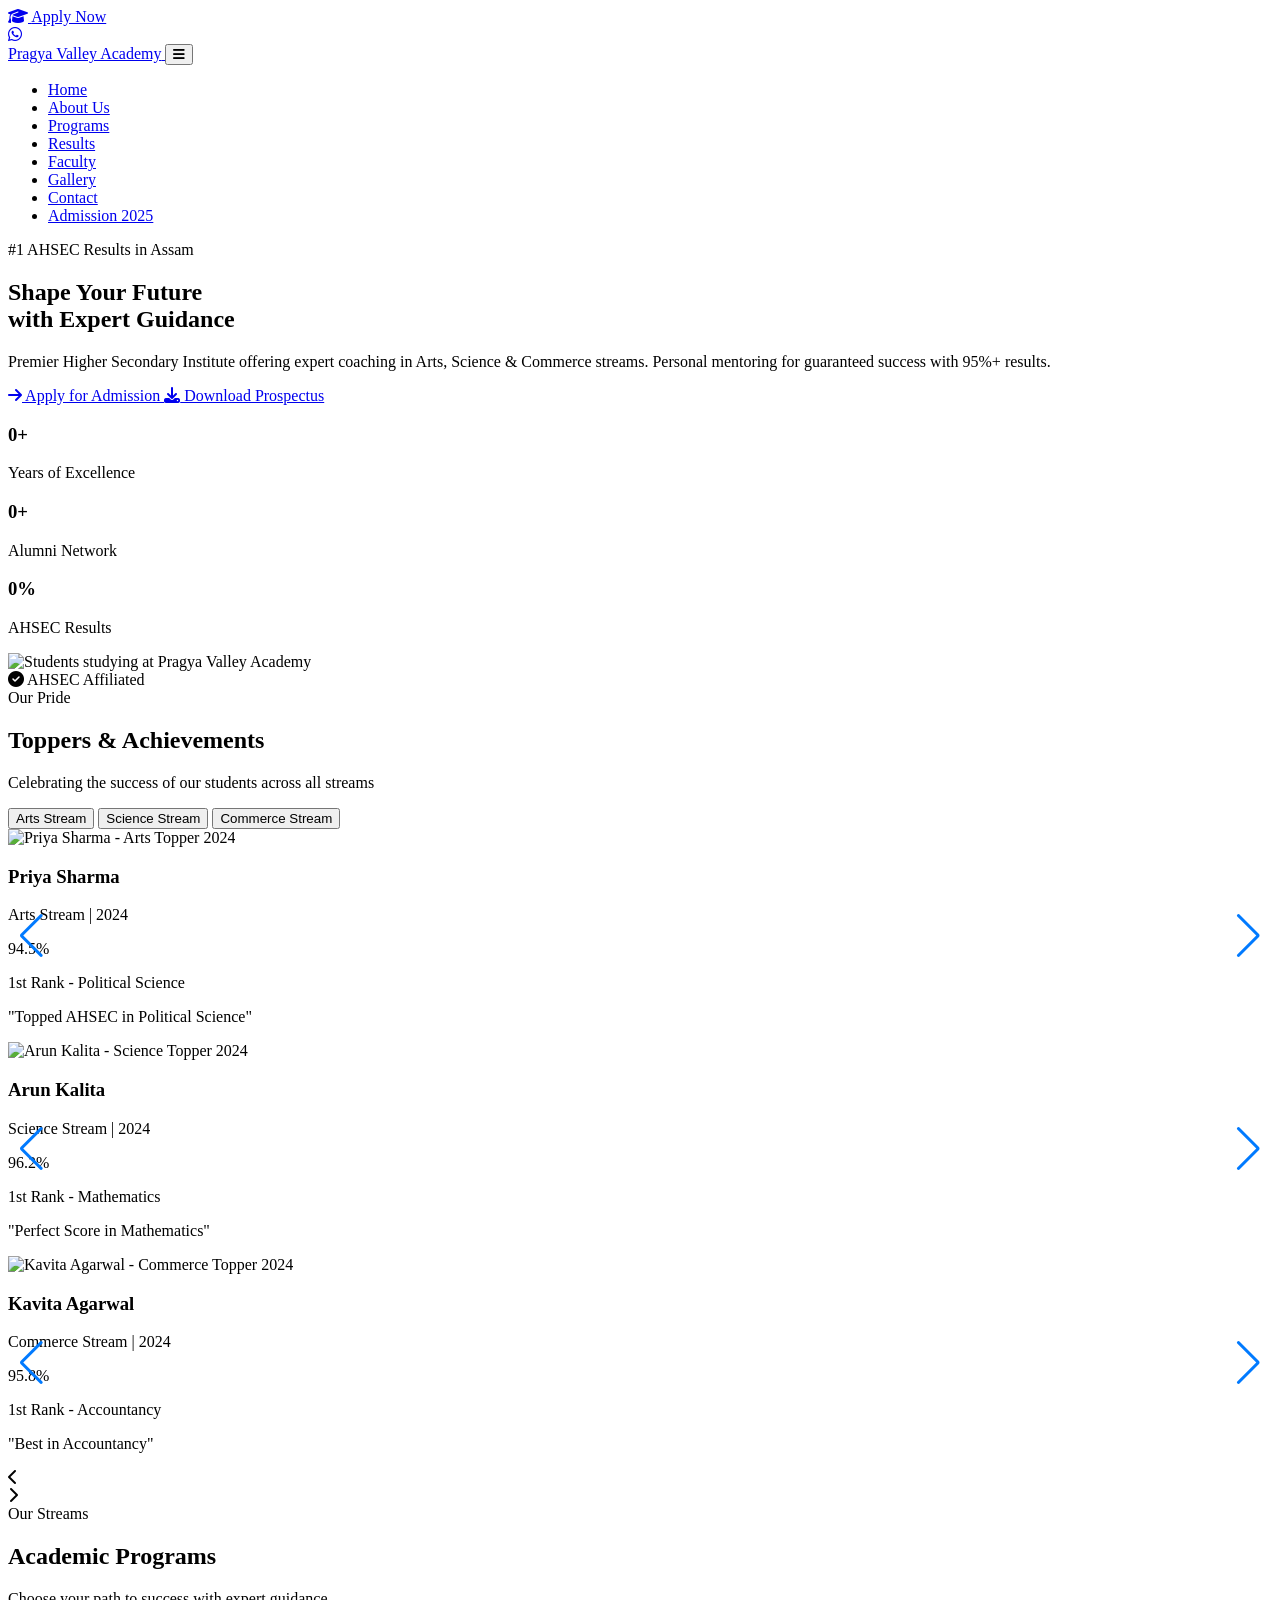
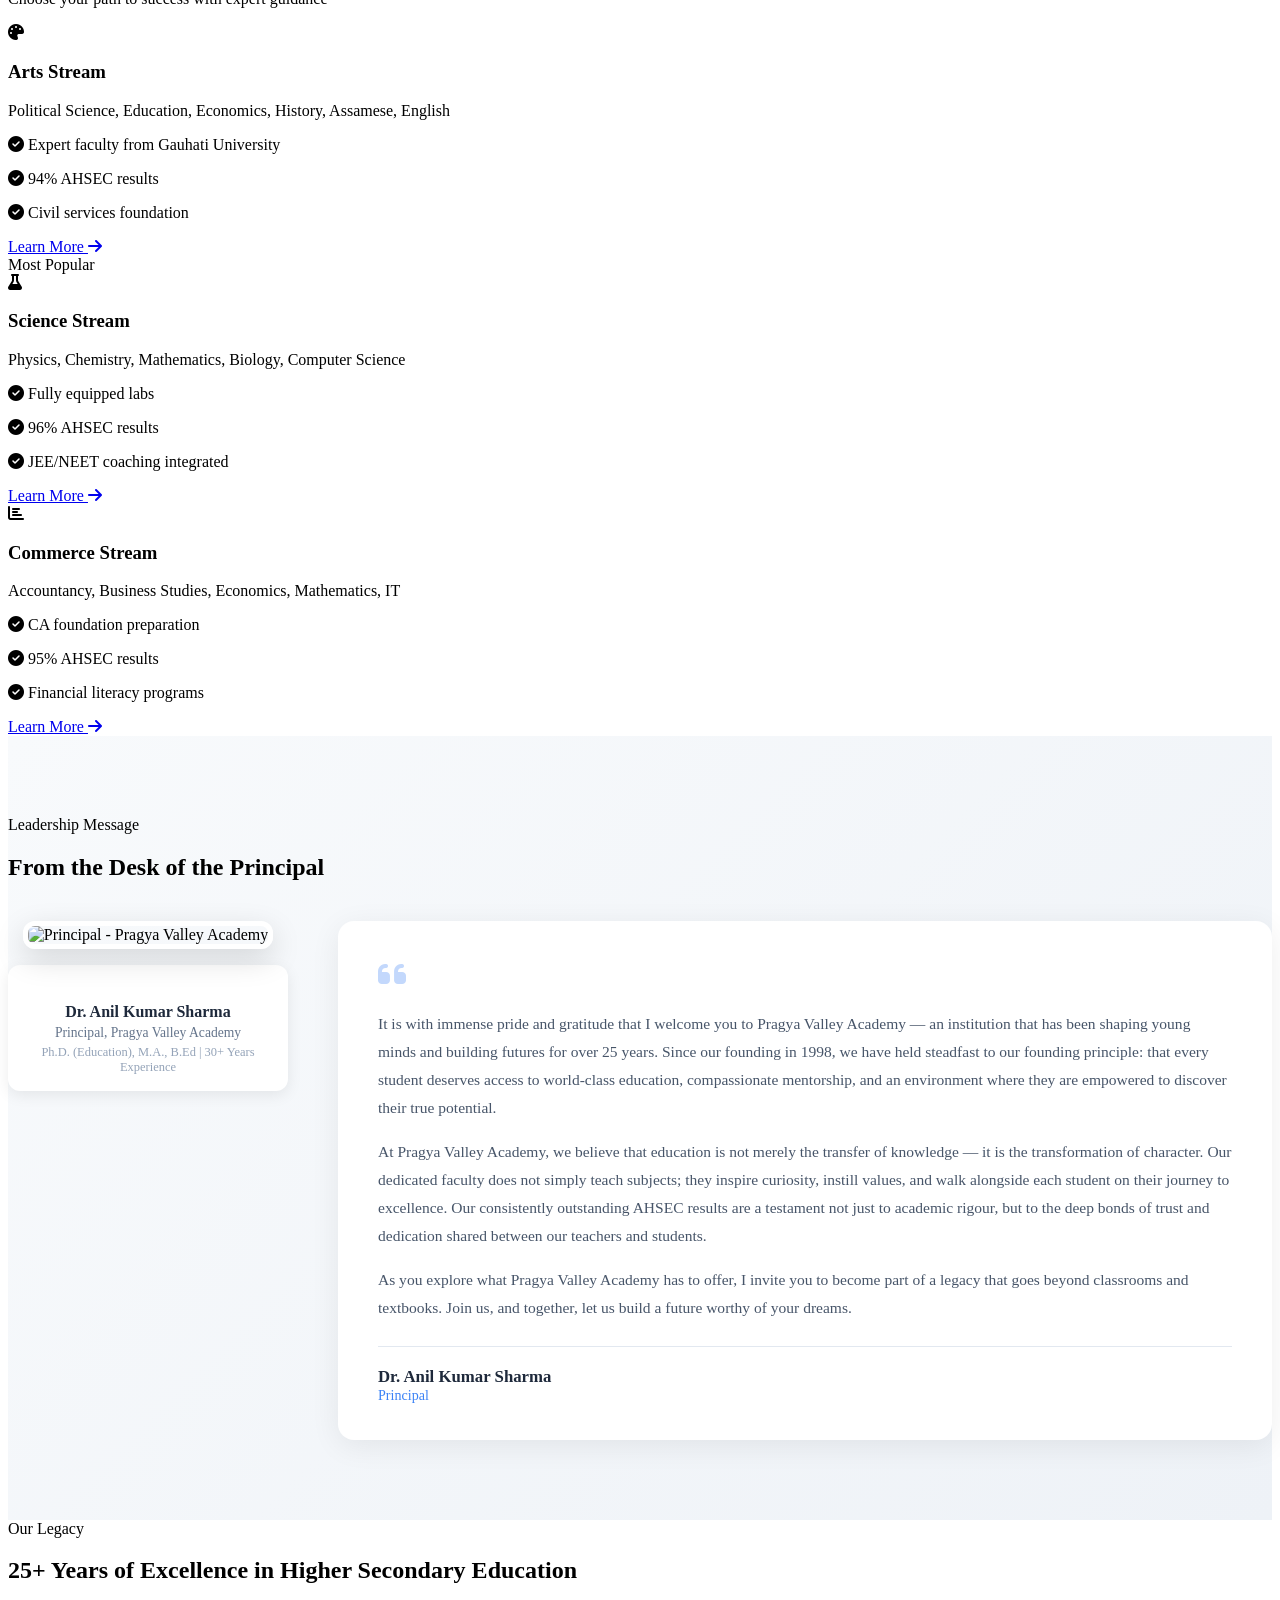
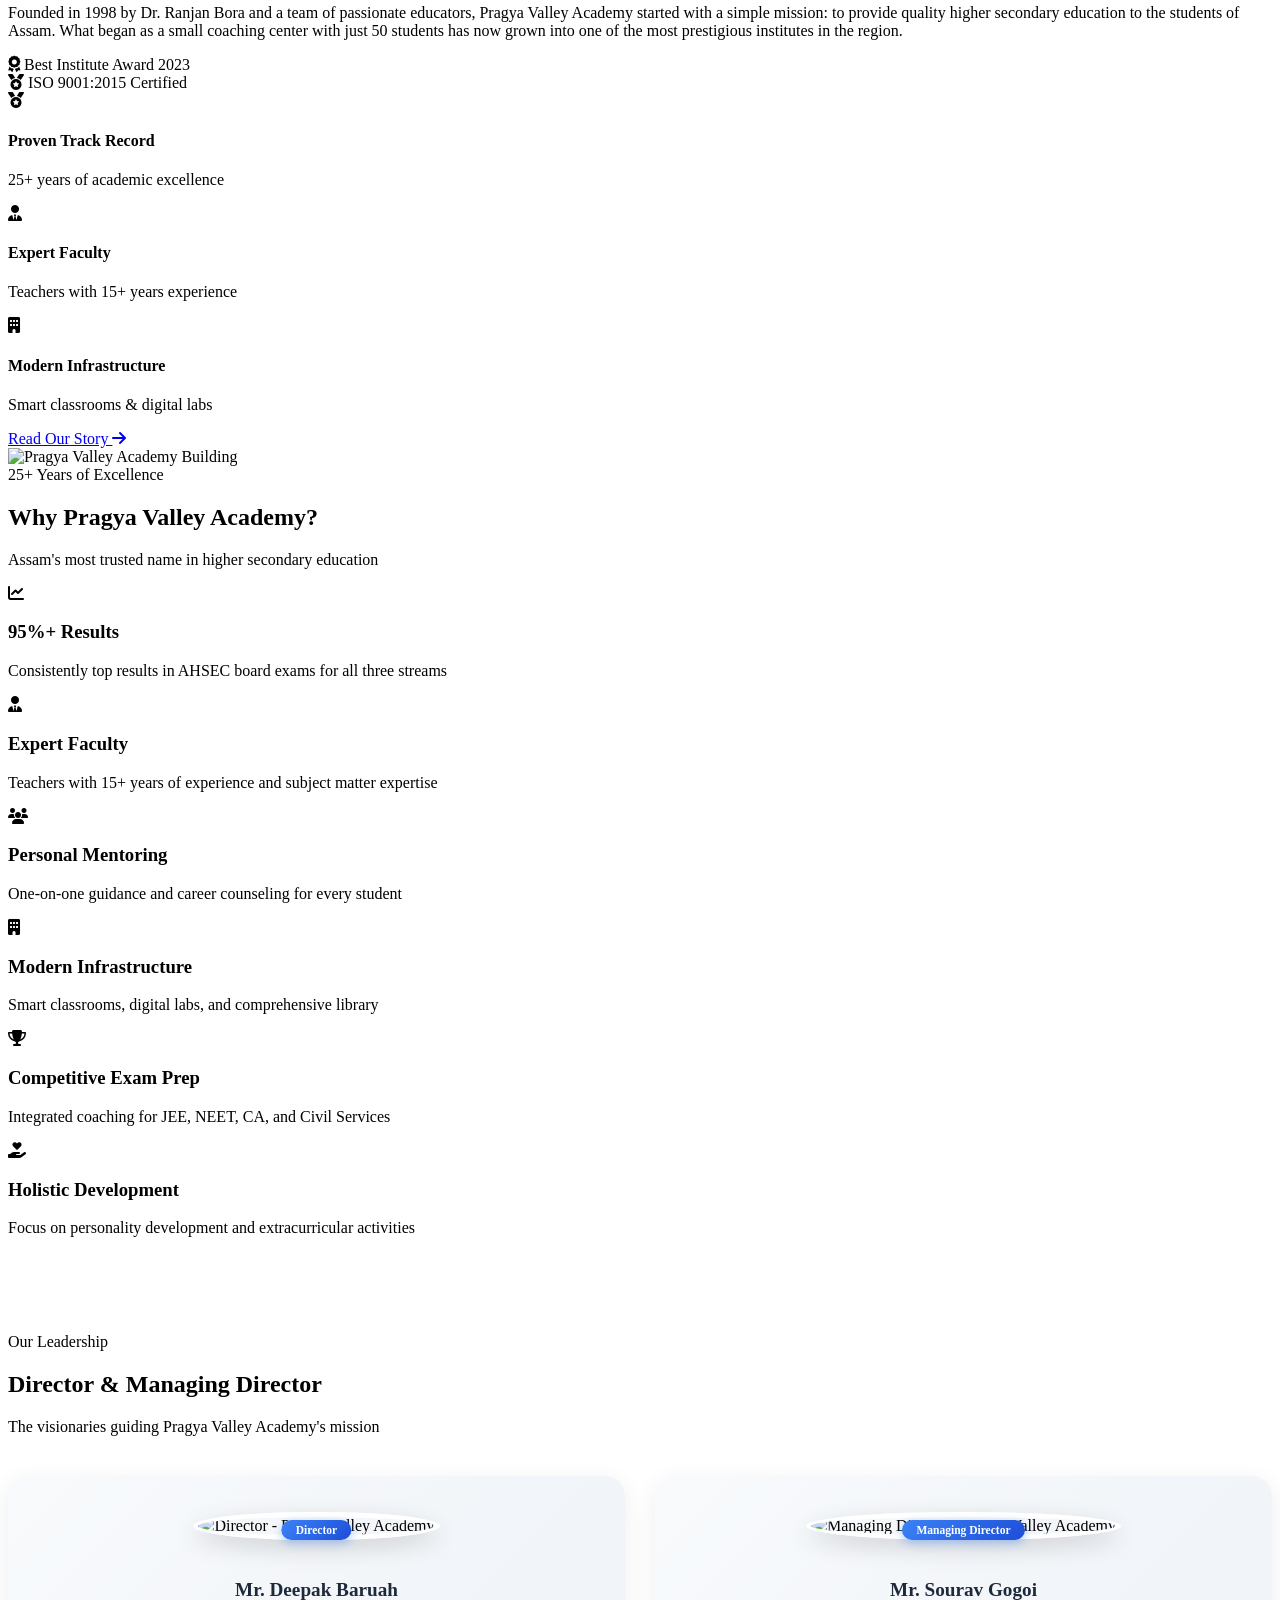
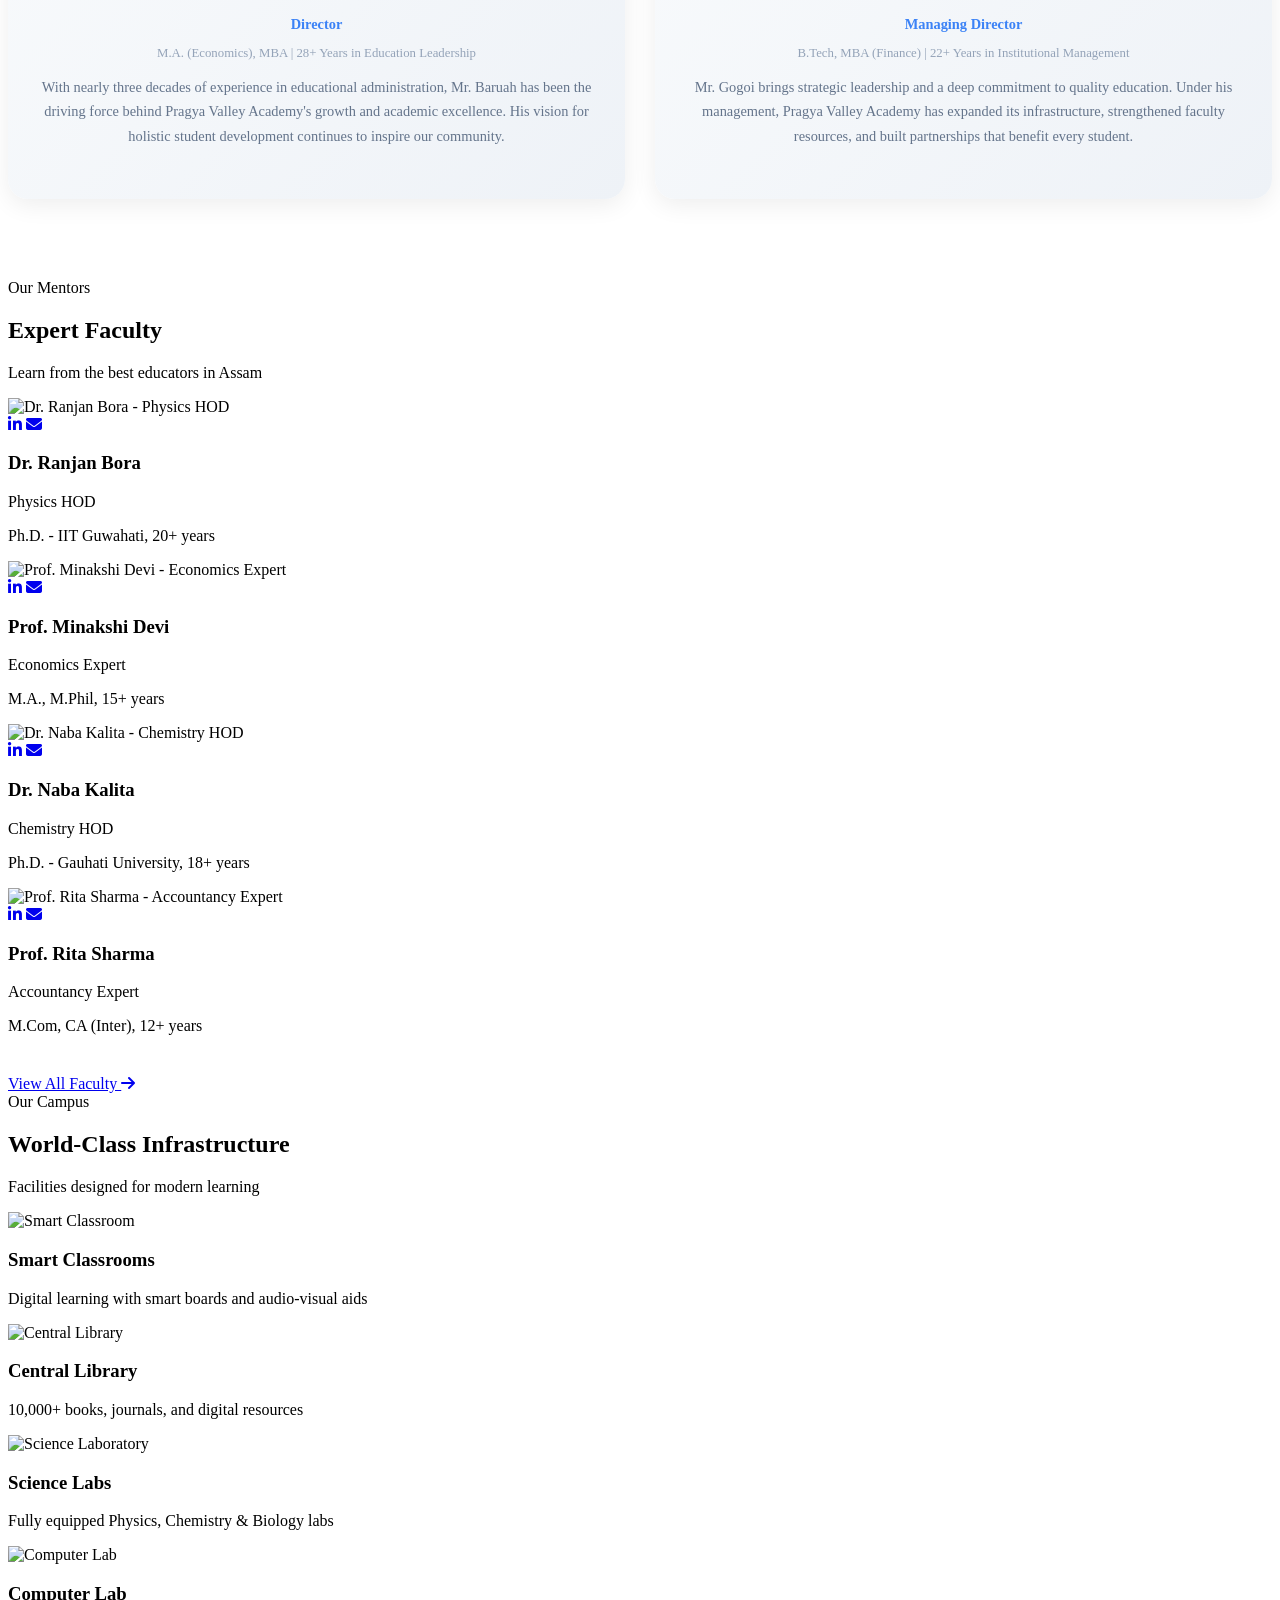
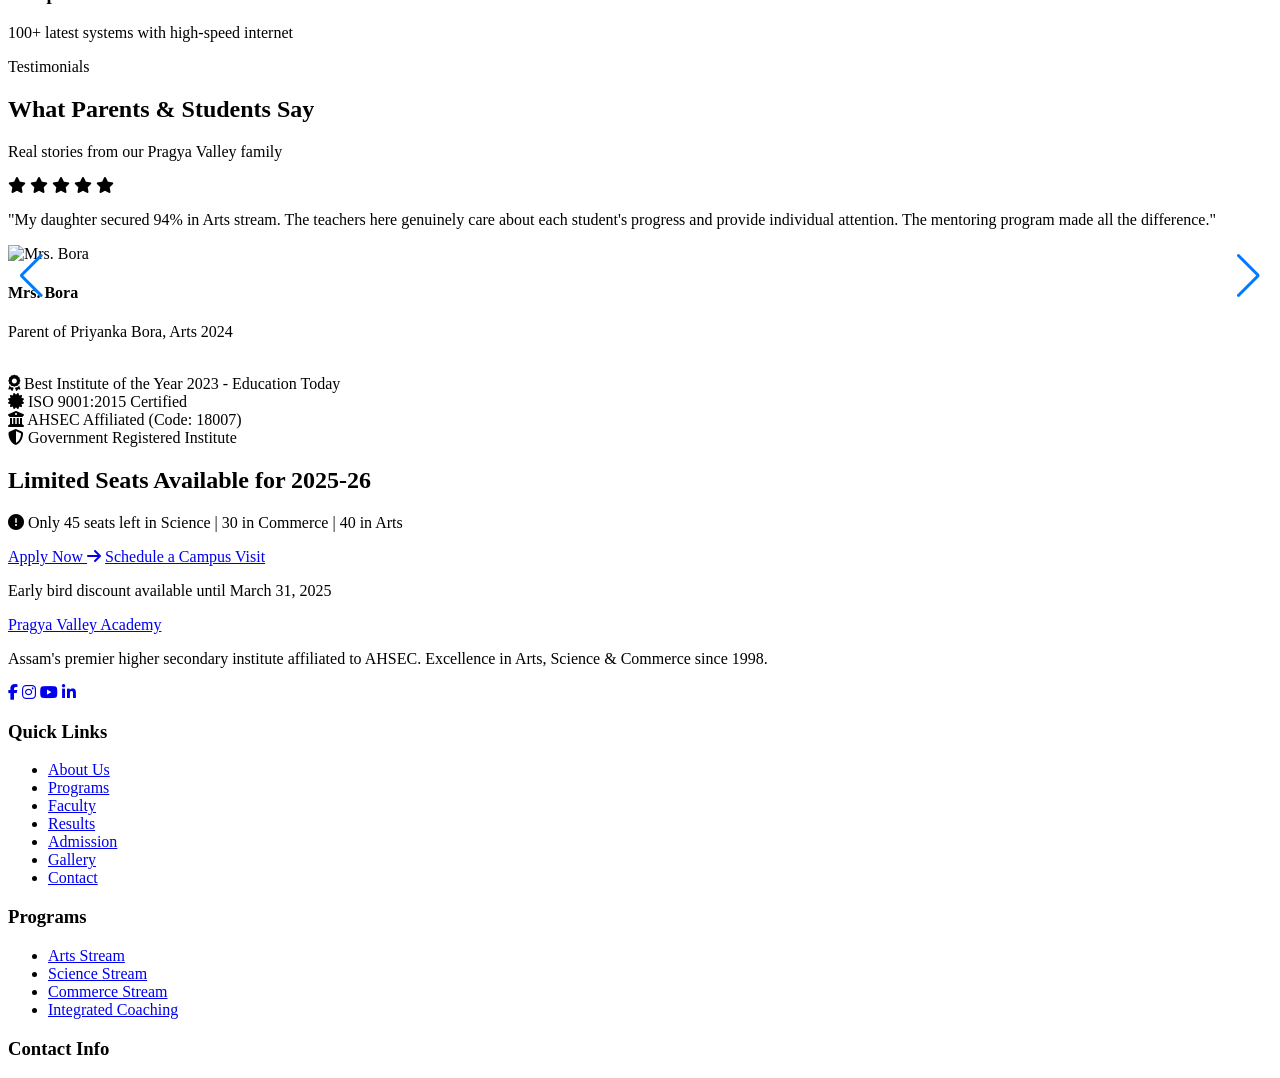
==== index.html @ d3d8c9b6 "Add files via upload" ====
<!DOCTYPE html>
<html lang="en">
<head>
    <meta charset="UTF-8">
    <meta name="viewport" content="width=device-width, initial-scale=1.0, maximum-scale=5.0">
    <title>Pragya Valley Academy | #1 AHSEC College in Assam | Arts, Science & Commerce</title>
    <meta name="description" content="Pragya Valley Academy - Premier Higher Secondary Institute in Assam affiliated to AHSEC. Expert coaching in Arts, Science & Commerce with 95%+ results. Admissions Open 2025-26.">
    <meta name="keywords" content="AHSEC college Assam, best higher secondary institute, Arts stream Assam, Science stream, Commerce coaching, board exam preparation, top college Guwahati">
    <meta name="author" content="Pragya Valley Academy">
    
    <!-- Open Graph / Social Media Meta -->
    <meta property="og:title" content="Pragya Valley Academy - #1 AHSEC Results in Assam">
    <meta property="og:description" content="Admissions Open 2025-26. 95%+ AHSEC results. Personal mentoring for Arts, Science & Commerce streams.">
    <meta property="og:image" content="https://drive.google.com/uc?export=view&id=YOUR_IMAGE_ID">
    <meta property="og:url" content="https://pragyavalley.edu.in">
    <meta property="og:type" content="website">
    
    <!-- Favicon --->
    <link rel="icon" type="image/png" href="https://drive.google.com/uc?export=view&id=YOUR_FAVICON_ID">
    
    <!-- Fonts & Icons -->
    <link rel="preconnect" href="https://fonts.googleapis.com">
    <link rel="preconnect" href="https://fonts.gstatic.com" crossorigin>
    <link href="https://fonts.googleapis.com/css2?family=Inter:opsz,wght@14..32,300..700&family=Plus+Jakarta+Sans:wght@400;500;600;700&display=swap" rel="stylesheet">
    <link rel="stylesheet" href="https://cdnjs.cloudflare.com/ajax/libs/font-awesome/6.4.0/css/all.min.css">
    <link rel="stylesheet" href="https://cdn.jsdelivr.net/npm/swiper@11/swiper-bundle.min.css" />
    <link rel="stylesheet" href="css/style.css">
    
    <style>
    /* ── FROM THE DESK OF PRINCIPAL ── */
    .principal-desk {
        padding: 80px 0;
        background: linear-gradient(135deg, #f8fafc 0%, #eef2f7 100%);
    }
    .principal-desk-grid {
        display: grid;
        grid-template-columns: 280px 1fr;
        gap: 50px;
        align-items: flex-start;
        margin-top: 40px;
    }
    .principal-photo {
        text-align: center;
    }

       /* NEW — rectangular 4:3 */
.principal-photo img {
    width: 280px;
    height: 210px;        /* 4:3 ratio = width ÷ 4 × 3 */
    border-radius: 12px;  /* slight rounded corners, or set to 0 for sharp edges */
    object-fit: cover;
    border: 5px solid #fff;
    box-shadow: 0 10px 30px rgba(0,0,0,0.15);
    margin-bottom: 16px;
} 
   /* .principal-photo img {
        width: 200px;
        height: 200px;
        border-radius: 50%;
        object-fit: cover;
        border: 5px solid #fff;
        box-shadow: 0 10px 30px rgba(0,0,0,0.15);
        margin-bottom: 16px;
    }
        */
    .principal-name-card {
        background: #fff;
        border-radius: 12px;
        padding: 16px;
        box-shadow: 0 4px 15px rgba(0,0,0,0.08);
    }
    .principal-name-card h4 {
        font-size: 1rem;
        font-weight: 700;
        color: #1e293b;
        margin-bottom: 4px;
    }
    .principal-name-card p {
        font-size: 0.85rem;
        color: #64748b;
        margin: 0;
    }
    .principal-quals {
        font-size: 0.78rem !important;
        color: #94a3b8 !important;
        margin-top: 4px !important;
    }
    .principal-message {
        background: #fff;
        border-radius: 16px;
        padding: 36px 40px;
        box-shadow: 0 6px 30px rgba(0,0,0,0.07);
        position: relative;
    }
    .quote-icon {
        font-size: 2rem;
        color: #3b82f6;
        opacity: 0.3;
        margin-bottom: 16px;
    }
    .principal-message p {
        color: #475569;
        line-height: 1.8;
        margin-bottom: 16px;
        font-size: 0.97rem;
    }
    .principal-signature {
        margin-top: 24px;
        padding-top: 20px;
        border-top: 1px solid #e2e8f0;
        display: flex;
        flex-direction: column;
    }
    .signature-name {
        font-weight: 700;
        color: #1e293b;
        font-size: 1.05rem;
    }
    .signature-title {
        color: #3b82f6;
        font-size: 0.88rem;
        font-weight: 500;
    }

    /* ── DIRECTOR & MD SECTION ── */
    .leadership-section {
        padding: 80px 0;
        background: #fff;
    }
    .leadership-grid {
        display: grid;
        grid-template-columns: 1fr 1fr;
        gap: 30px;
        margin-top: 40px;
    }
    .leadership-card {
        display: flex;
        flex-direction: column;
        align-items: center;
        text-align: center;
        background: linear-gradient(135deg, #f8fafc 0%, #eef2f7 100%);
        border-radius: 20px;
        padding: 36px 28px;
        box-shadow: 0 6px 25px rgba(0,0,0,0.07);
        transition: transform 0.3s ease, box-shadow 0.3s ease;
    }
    .leadership-card:hover {
        transform: translateY(-6px);
        box-shadow: 0 16px 40px rgba(0,0,0,0.12);
    }
    .leadership-photo {
        position: relative;
        margin-bottom: 20px;
    }
    .leadership-photo img {
        width: 160px;
        height: 160px;
        border-radius: 50%;
        object-fit: cover;
        border: 5px solid #fff;
        box-shadow: 0 8px 25px rgba(0,0,0,0.15);
    }
    .leadership-badge {
        position: absolute;
        bottom: 0;
        left: 50%;
        transform: translateX(-50%);
        background: linear-gradient(135deg, #3b82f6, #1d4ed8);
        color: #fff;
        font-size: 0.72rem;
        font-weight: 600;
        padding: 4px 14px;
        border-radius: 20px;
        white-space: nowrap;
        box-shadow: 0 3px 10px rgba(59,130,246,0.4);
    }
    .leadership-info h3 {
        font-size: 1.2rem;
        font-weight: 700;
        color: #1e293b;
        margin-bottom: 4px;
    }
    .leadership-title {
        color: #3b82f6;
        font-weight: 600;
        font-size: 0.9rem;
        margin-bottom: 6px;
    }
    .leadership-quals {
        font-size: 0.8rem;
        color: #94a3b8;
        margin-bottom: 12px;
    }
    .leadership-bio {
        font-size: 0.9rem;
        color: #64748b;
        line-height: 1.7;
    }

    @media (max-width: 768px) {
        .principal-desk-grid {
            grid-template-columns: 1fr;
            gap: 30px;
        }
        .leadership-grid {
            grid-template-columns: 1fr;
        }
        .principal-message {
            padding: 24px 20px;
        }
    }
    </style>

    <!-- Canonical URL -->
    <link rel="canonical" href="https://pragyavalley.edu.in">
    
    <!-- Schema Markup for Local Business -->
    <script type="application/ld+json">
    {
        "@context": "https://schema.org",
        "@type": "EducationalOrganization",
        "name": "Pragya Valley Academy",
        "description": "Premier Higher Secondary Institute in Assam affiliated to AHSEC",
        "url": "https://pragyavalley.edu.in",
        "logo": "https://drive.google.com/uc?export=view&id=YOUR_LOGO_ID",
        "address": {
            "@type": "PostalAddress",
            "streetAddress": "G.S. Road",
            "addressLocality": "Guwahati",
            "addressRegion": "Assam",
            "postalCode": "781005",
            "addressCountry": "IN"
        },
        "contactPoint": {
            "@type": "ContactPoint",
            "telephone": "+91-70000-00000",
            "contactType": "admissions",
            "availableLanguage": ["English", "Assamese", "Hindi"]
        },
        "sameAs": [
            "https://www.facebook.com/pragyavalley",
            "https://www.instagram.com/pragyavalley",
            "https://www.youtube.com/pragyavalley"
        ]
    }
    </script>
</head>
<body>
    <!-- STICKY ADMISSION BUTTON -->
    <div class="sticky-admission">
        <a href="admission.html" class="sticky-btn" aria-label="Apply for Admission">
            <i class="fas fa-graduation-cap"></i>
            <span class="tooltip">Apply Now</span>
        </a>
    </div>

    <!-- FLOATING WHATSAPP -->
    <a href="https://wa.me/917000000000?text=Hello%20Pragya%20Valley%20Academy%2C%20I%27m%20interested%20in%20admission%20for%202025-26" class="floating-whatsapp" target="_blank" rel="noopener noreferrer" aria-label="Chat on WhatsApp">
        <i class="fab fa-whatsapp"></i>
    </a>

    <!-- NAVIGATION -->
    <nav class="navbar" id="navbar">
        <div class="container nav-container">
            <a href="index.html" class="logo">
                <span class="logo-text" data-school-name>Pragya Valley Academy</span>
            </a>
            
            <button class="mobile-toggle" aria-label="Toggle navigation menu">
                <i class="fas fa-bars"></i>
            </button>

            <ul class="nav-menu">
                <li><a href="index.html" class="active">Home</a></li>
                <li><a href="about.html">About Us</a></li>
                <li><a href="programs.html">Programs</a></li>
                <li><a href="results.html">Results</a></li>
                <li><a href="faculty.html">Faculty</a></li>
                <li><a href="gallery.html">Gallery</a></li>
                <li><a href="contact.html">Contact</a></li>
                <li><a href="admission.html" class="nav-cta">Admission 2025</a></li>
            </ul>
        </div>
    </nav>

    <!-- HERO SECTION -->
    <section class="hero">
        <div class="container hero-grid">
            <div class="hero-content">
                <span class="hero-badge animate-fade-in">#1 AHSEC Results in Assam</span>
                <h1 class="animate-slide-up">Shape Your Future <br>with <span class="highlight">Expert Guidance</span></h1>
                <p class="animate-slide-up delay-1">Premier Higher Secondary Institute offering expert coaching in Arts, Science & Commerce streams. Personal mentoring for guaranteed success with 95%+ results.</p>
                
                <div class="hero-buttons animate-slide-up delay-2">
                    <a href="admission.html" class="btn btn-primary">
                        <i class="fas fa-arrow-right"></i> Apply for Admission
                    </a>
                    <a href="https://drive.google.com/uc?export=download&id=YOUR_PROSPECTUS_ID" class="btn btn-outline" download>
                        <i class="fas fa-download"></i> Download Prospectus
                    </a>
                </div>

                <div class="hero-stats animate-fade-in delay-3">
                    <div class="stat-item">
                        <h3><span class="counter" data-target="25">0</span>+</h3>
                        <p>Years of Excellence</p>
                    </div>
                    <div class="stat-item">
                        <h3><span class="counter" data-target="5000">0</span>+</h3>
                        <p>Alumni Network</p>
                    </div>
                    <div class="stat-item">
                        <h3><span class="counter" data-target="95">0</span>%</h3>
                        <p>AHSEC Results</p>
                    </div>
                </div>
            </div>

            <div class="hero-image animate-zoom-in">
                <img src="https://images.unsplash.com/photo-1523050854058-8df90110c9f1?ixlib=rb-4.0.3&auto=format&fit=crop&w=800&q=80" 
                     alt="Students studying at Pragya Valley Academy"
                     loading="lazy">
                <div class="hero-image-badge">
                    <i class="fas fa-check-circle"></i> AHSEC Affiliated
                </div>
            </div>
        </div>
    </section>

    <!-- ACHIEVEMENT SLIDERS SECTION -->
    <section class="achievement-section">
        <div class="container">
            <div class="section-title">
                <span class="section-subtitle">Our Pride</span>
                <h2>Toppers & Achievements</h2>
                <p>Celebrating the success of our students across all streams</p>
            </div>

            <div class="stream-tabs" role="tablist">
                <button class="stream-tab active" data-stream="arts" data-stream-tab="arts" role="tab" aria-selected="true">Arts Stream</button>
                <button class="stream-tab" data-stream="science" role="tab" aria-selected="false">Science Stream</button>
                <button class="stream-tab" data-stream="commerce" role="tab" aria-selected="false">Commerce Stream</button>
            </div>

            <!-- Arts Slider -->
            <div class="achievement-slider active" id="arts-slider" data-stream="arts" role="tabpanel">
                <div class="swiper arts-swiper">
                    <div class="swiper-wrapper">
                        <div class="swiper-slide">
                            <div class="achievement-card">
                                <div class="student-photo">
                                    <img src="https://randomuser.me/api/portraits/women/44.jpg" alt="Priya Sharma - Arts Topper 2024">
                                </div>
                                <h3>Priya Sharma</h3>
                                <p class="stream-label">Arts Stream | 2024</p>
                                <div class="percentage">94.5%</div>
                                <p class="rank">1st Rank - Political Science</p>
                                <p class="success-line">"Topped AHSEC in Political Science"</p>
                            </div>
                        </div>
                        <div class="swiper-slide">
                            <div class="achievement-card">
                                <div class="student-photo">
                                    <img src="https://randomuser.me/api/portraits/men/32.jpg" alt="Rahul Das - Arts Topper 2024">
                                </div>
                                <h3>Rahul Das</h3>
                                <p class="stream-label">Arts Stream | 2024</p>
                                <div class="percentage">92.8%</div>
                                <p class="rank">State Rank 3 - Education</p>
                                <p class="success-line">"Excellence in Education"</p>
                            </div>
                        </div>
                        <div class="swiper-slide">
                            <div class="achievement-card">
                                <div class="student-photo">
                                    <img src="https://randomuser.me/api/portraits/women/68.jpg" alt="Anjali Bora - Arts Topper 2023">
                                </div>
                                <h3>Anjali Bora</h3>
                                <p class="stream-label">Arts Stream | 2023</p>
                                <div class="percentage">93.2%</div>
                                <p class="rank">Best in Assamese</p>
                                <p class="success-line">"Best in Assamese Literature"</p>
                            </div>
                        </div>
                        <div class="swiper-slide">
                            <div class="achievement-card">
                                <div class="student-photo">
                                    <img src="https://randomuser.me/api/portraits/women/33.jpg" alt="Meera Das - Arts Topper 2023">
                                </div>
                                <h3>Meera Das</h3>
                                <p class="stream-label">Arts Stream | 2023</p>
                                <div class="percentage">91.5%</div>
                                <p class="rank">State Rank 5 - History</p>
                                <p class="success-line">"Excellence in History"</p>
                            </div>
                        </div>
                        <div class="swiper-slide">
                            <div class="achievement-card">
                                <div class="student-photo">
                                    <img src="https://randomuser.me/api/portraits/men/62.jpg" alt="Arjun Bora - Arts Topper 2022">
                                </div>
                                <h3>Arjun Bora</h3>
                                <p class="stream-label">Arts Stream | 2022</p>
                                <div class="percentage">94.2%</div>
                                <p class="rank">State Rank 2 - Economics</p>
                                <p class="success-line">"Now at Delhi University"</p>
                            </div>
                        </div>
                    </div>
                    <div class="swiper-pagination"></div>
                    <div class="swiper-button-prev"></div>
                    <div class="swiper-button-next"></div>
                </div>
            </div>

            <!-- Science Slider -->
            <div class="achievement-slider" id="science-slider" data-stream="science" role="tabpanel">
                <div class="swiper science-swiper">
                    <div class="swiper-wrapper">
                        <div class="swiper-slide">
                            <div class="achievement-card">
                                <div class="student-photo">
                                    <img src="https://randomuser.me/api/portraits/men/52.jpg" alt="Arun Kalita - Science Topper 2024">
                                </div>
                                <h3>Arun Kalita</h3>
                                <p class="stream-label">Science Stream | 2024</p>
                                <div class="percentage">96.2%</div>
                                <p class="rank">1st Rank - Mathematics</p>
                                <p class="success-line">"Perfect Score in Mathematics"</p>
                            </div>
                        </div>
                        <div class="swiper-slide">
                            <div class="achievement-card">
                                <div class="student-photo">
                                    <img src="https://randomuser.me/api/portraits/women/22.jpg" alt="Maya Devi - Science Topper 2024">
                                </div>
                                <h3>Maya Devi</h3>
                                <p class="stream-label">Science Stream | 2024</p>
                                <div class="percentage">95.4%</div>
                                <p class="rank">State Topper - Biology</p>
                                <p class="success-line">"Selected for NEET"</p>
                            </div>
                        </div>
                        <div class="swiper-slide">
                            <div class="achievement-card">
                                <div class="student-photo">
                                    <img src="https://randomuser.me/api/portraits/men/75.jpg" alt="Rohan Sharma - Science Topper 2023">
                                </div>
                                <h3>Rohan Sharma</h3>
                                <p class="stream-label">Science Stream | 2023</p>
                                <div class="percentage">94.8%</div>
                                <p class="rank">JEE Advanced Qualified</p>
                                <p class="success-line">"Selected for IIT"</p>
                            </div>
                        </div>
                        <div class="swiper-slide">
                            <div class="achievement-card">
                                <div class="student-photo">
                                    <img src="https://randomuser.me/api/portraits/women/45.jpg" alt="Priyanka Bora - Science Topper 2023">
                                </div>
                                <h3>Priyanka Bora</h3>
                                <p class="stream-label">Science Stream | 2023</p>
                                <div class="percentage">95.2%</div>
                                <p class="rank">NEET Qualified</p>
                                <p class="success-line">"MBBS at GMCH"</p>
                            </div>
                        </div>
                        <div class="swiper-slide">
                            <div class="achievement-card">
                                <div class="student-photo">
                                    <img src="https://randomuser.me/api/portraits/men/22.jpg" alt="Bikash Das - Science Topper 2022">
                                </div>
                                <h3>Bikash Das</h3>
                                <p class="stream-label">Science Stream | 2022</p>
                                <div class="percentage">96.8%</div>
                                <p class="rank">State Rank 1</p>
                                <p class="success-line">"Now at IIT Bombay"</p>
                            </div>
                        </div>
                    </div>
                    <div class="swiper-pagination"></div>
                    <div class="swiper-button-prev"></div>
                    <div class="swiper-button-next"></div>
                </div>
            </div>

            <!-- Commerce Slider -->
            <div class="achievement-slider" id="commerce-slider" data-stream="commerce" role="tabpanel">
                <div class="swiper commerce-swiper">
                    <div class="swiper-wrapper">
                        <div class="swiper-slide">
                            <div class="achievement-card">
                                <div class="student-photo">
                                    <img src="https://randomuser.me/api/portraits/women/33.jpg" alt="Kavita Agarwal - Commerce Topper 2024">
                                </div>
                                <h3>Kavita Agarwal</h3>
                                <p class="stream-label">Commerce Stream | 2024</p>
                                <div class="percentage">95.8%</div>
                                <p class="rank">1st Rank - Accountancy</p>
                                <p class="success-line">"Best in Accountancy"</p>
                            </div>
                        </div>
                        <div class="swiper-slide">
                            <div class="achievement-card">
                                <div class="student-photo">
                                    <img src="https://randomuser.me/api/portraits/men/62.jpg" alt="Vikash Jalan - Commerce Topper 2024">
                                </div>
                                <h3>Vikash Jalan</h3>
                                <p class="stream-label">Commerce Stream | 2024</p>
                                <div class="percentage">94.2%</div>
                                <p class="rank">State Rank 2 - Business Studies</p>
                                <p class="success-line">"Excellence in Commerce"</p>
                            </div>
                        </div>
                        <div class="swiper-slide">
                            <div class="achievement-card">
                                <div class="student-photo">
                                    <img src="https://randomuser.me/api/portraits/women/55.jpg" alt="Priyanka Das - Commerce Topper 2023">
                                </div>
                                <h3>Priyanka Das</h3>
                                <p class="stream-label">Commerce Stream | 2023</p>
                                <div class="percentage">93.6%</div>
                                <p class="rank">Gold Medalist - Economics</p>
                                <p class="success-line">"Now at SRCC"</p>
                            </div>
                        </div>
                        <div class="swiper-slide">
                            <div class="achievement-card">
                                <div class="student-photo">
                                    <img src="https://randomuser.me/api/portraits/men/42.jpg" alt="Rahul Kedia - Commerce Topper 2023">
                                </div>
                                <h3>Rahul Kedia</h3>
                                <p class="stream-label">Commerce Stream | 2023</p>
                                <div class="percentage">94.5%</div>
                                <p class="rank">CA Foundation</p>
                                <p class="success-line">"Cleared CA Foundation"</p>
                            </div>
                        </div>
                        <div class="swiper-slide">
                            <div class="achievement-card">
                                <div class="student-photo">
                                    <img src="https://randomuser.me/api/portraits/women/28.jpg" alt="Sneha Agarwal - Commerce Topper 2022">
                                </div>
                                <h3>Sneha Agarwal</h3>
                                <p class="stream-label">Commerce Stream | 2022</p>
                                <div class="percentage">96.2%</div>
                                <p class="rank">State Rank 1</p>
                                <p class="success-line">"Now at LSR Delhi"</p>
                            </div>
                        </div>
                    </div>
                    <div class="swiper-pagination"></div>
                    <div class="swiper-button-prev"></div>
                    <div class="swiper-button-next"></div>
                </div>
            </div>
        </div>
    </section>


    <!-- ═══════════════════════════════════════════════════════════ -->
    <!-- ACHIEVEMENT BANNER SLIDER                                  -->
    <!-- Slides injected automatically from config.js              -->
    <!-- achievementSlider array — just update the images & text   -->
    <!-- ═══════════════════════════════════════════════════════════ -->
    <section class="banner-slider-section" id="achievementBanner">
        <div class="banner-swiper swiper">
            <div class="swiper-wrapper" id="bannerSwiperWrapper">
                <!-- Slides built by footer-generator.js -->
            </div>
            <div class="banner-prev"><i class="fas fa-chevron-left"></i></div>
            <div class="banner-next"><i class="fas fa-chevron-right"></i></div>
            <div class="banner-pagination"></div>
            <div class="banner-progress"><div id="bsProgressBar"></div></div>
        </div>
    </section>

    <!-- PROGRAMS SECTION -->
    <section class="programs">
        <div class="container">
            <div class="section-title">
                <span class="section-subtitle">Our Streams</span>
                <h2>Academic Programs</h2>
                <p>Choose your path to success with expert guidance</p>
            </div>

            <div class="programs-grid">
                <div class="program-card" data-aos="fade-up">
                    <div class="program-icon">
                        <i class="fas fa-palette"></i>
                    </div>
                    <h3>Arts Stream</h3>
                    <p class="program-desc">Political Science, Education, Economics, History, Assamese, English</p>
                    <div class="program-features">
                        <p><i class="fas fa-check-circle"></i> Expert faculty from Gauhati University</p>
                        <p><i class="fas fa-check-circle"></i> 94% AHSEC results</p>
                        <p><i class="fas fa-check-circle"></i> Civil services foundation</p>
                    </div>
                    <div class="program-footer">
                        <a href="arts.html" class="btn-program">Learn More <i class="fas fa-arrow-right"></i></a>
                    </div>
                </div>

                <div class="program-card featured" data-aos="fade-up" data-aos-delay="100">
                    <div class="popular-tag">Most Popular</div>
                    <div class="program-icon">
                        <i class="fas fa-flask"></i>
                    </div>
                    <h3>Science Stream</h3>
                    <p class="program-desc">Physics, Chemistry, Mathematics, Biology, Computer Science</p>
                    <div class="program-features">
                        <p><i class="fas fa-check-circle"></i> Fully equipped labs</p>
                        <p><i class="fas fa-check-circle"></i> 96% AHSEC results</p>
                        <p><i class="fas fa-check-circle"></i> JEE/NEET coaching integrated</p>
                    </div>
                    <div class="program-footer">
                        <a href="science.html" class="btn-program">Learn More <i class="fas fa-arrow-right"></i></a>
                    </div>
                </div>

                <div class="program-card" data-aos="fade-up" data-aos-delay="200">
                    <div class="program-icon">
                        <i class="fas fa-chart-bar"></i>
                    </div>
                    <h3>Commerce Stream</h3>
                    <p class="program-desc">Accountancy, Business Studies, Economics, Mathematics, IT</p>
                    <div class="program-features">
                        <p><i class="fas fa-check-circle"></i> CA foundation preparation</p>
                        <p><i class="fas fa-check-circle"></i> 95% AHSEC results</p>
                        <p><i class="fas fa-check-circle"></i> Financial literacy programs</p>
                    </div>
                    <div class="program-footer">
                        <a href="commerce.html" class="btn-program">Learn More <i class="fas fa-arrow-right"></i></a>
                    </div>
                </div>
            </div>
        </div>
    </section>

    <!-- FROM THE DESK OF PRINCIPAL -->
    <section class="principal-desk">
        <div class="container">
            <div class="section-title">
                <span class="section-subtitle">Leadership Message</span>
                <h2>From the Desk of the Principal</h2>
            </div>
            <div class="principal-desk-grid">
                <div class="principal-photo" data-aos="fade-right">
                    <img src="https://randomuser.me/api/portraits/men/60.jpg" alt="Principal - Pragya Valley Academy">
                    <div class="principal-name-card">
                        <h4>Dr. Anil Kumar Sharma</h4>
                        <p>Principal, Pragya Valley Academy</p>
                        <p class="principal-quals">Ph.D. (Education), M.A., B.Ed | 30+ Years Experience</p>
                    </div>
                </div>
                <div class="principal-message" data-aos="fade-left">
                    <div class="quote-icon"><i class="fas fa-quote-left"></i></div>
                    <p>It is with immense pride and gratitude that I welcome you to Pragya Valley Academy — an institution that has been shaping young minds and building futures for over 25 years. Since our founding in 1998, we have held steadfast to our founding principle: that every student deserves access to world-class education, compassionate mentorship, and an environment where they are empowered to discover their true potential.</p>
                    <p>At Pragya Valley Academy, we believe that education is not merely the transfer of knowledge — it is the transformation of character. Our dedicated faculty does not simply teach subjects; they inspire curiosity, instill values, and walk alongside each student on their journey to excellence. Our consistently outstanding AHSEC results are a testament not just to academic rigour, but to the deep bonds of trust and dedication shared between our teachers and students.</p>
                    <p>As you explore what Pragya Valley Academy has to offer, I invite you to become part of a legacy that goes beyond classrooms and textbooks. Join us, and together, let us build a future worthy of your dreams.</p>
                    <div class="principal-signature">
                        <span class="signature-name">Dr. Anil Kumar Sharma</span>
                        <span class="signature-title">Principal</span>
                    </div>
                </div>
            </div>
        </div>
    </section>

    <!-- ABOUT INSTITUTE SHORT OVERVIEW -->
    <section class="about-preview" id="dd-about-legacy">
        <div class="container">
            <div class="about-grid">
                <div class="about-content" data-aos="fade-right">
                    <span class="section-subtitle">Our Legacy</span>
                    <h2>25+ Years of Excellence in Higher Secondary Education</h2>
                    <p>Founded in 1998 by Dr. Ranjan Bora and a team of passionate educators, Pragya Valley Academy started with a simple mission: to provide quality higher secondary education to the students of Assam. What began as a small coaching center with just 50 students has now grown into one of the most prestigious institutes in the region.</p>
                    
                    <div class="trust-badges">
                        <div class="trust-badge">
                            <i class="fas fa-award"></i>
                            <span>Best Institute Award 2023</span>
                        </div>
                        <div class="trust-badge">
                            <i class="fas fa-medal"></i>
                            <span>ISO 9001:2015 Certified</span>
                        </div>
                    </div>
                    
                    <div class="about-features">
                        <div class="about-feature">
                            <div class="feature-icon-small">
                                <i class="fas fa-medal"></i>
                            </div>
                            <div>
                                <h4>Proven Track Record</h4>
                                <p>25+ years of academic excellence</p>
                            </div>
                        </div>
                        <div class="about-feature">
                            <div class="feature-icon-small">
                                <i class="fas fa-user-tie"></i>
                            </div>
                            <div>
                                <h4>Expert Faculty</h4>
                                <p>Teachers with 15+ years experience</p>
                            </div>
                        </div>
                        <div class="about-feature">
                            <div class="feature-icon-small">
                                <i class="fas fa-building"></i>
                            </div>
                            <div>
                                <h4>Modern Infrastructure</h4>
                                <p>Smart classrooms & digital labs</p>
                            </div>
                        </div>
                    </div>
                    <a href="about.html" class="btn btn-outline">Read Our Story <i class="fas fa-arrow-right"></i></a>
                </div>
                <div class="about-image" data-aos="fade-left">
                    <img src="https://images.unsplash.com/photo-1562774053-701939374585?ixlib=rb-4.0.3&auto=format&fit=crop&w=800&q=80" 
                         alt="Pragya Valley Academy Building"
                         loading="lazy">
                    <div class="experience-badge">
                        <span class="years">25+</span>
                        <span class="text">Years of Excellence</span>
                    </div>
                </div>
            </div>
        </div>
    </section>

    <!-- WHY CHOOSE US -->
    <section class="why-choose">
        <div class="container">
            <div class="section-title light">
                <h2>Why Pragya Valley Academy?</h2>
                <p>Assam's most trusted name in higher secondary education</p>
            </div>

            <div class="features-grid">
                <div class="feature-item" data-aos="zoom-in">
                    <div class="feature-icon">
                        <i class="fas fa-chart-line"></i>
                    </div>
                    <h3>95%+ Results</h3>
                    <p>Consistently top results in AHSEC board exams for all three streams</p>
                </div>

                <div class="feature-item" data-aos="zoom-in" data-aos-delay="100">
                    <div class="feature-icon">
                        <i class="fas fa-user-tie"></i>
                    </div>
                    <h3>Expert Faculty</h3>
                    <p>Teachers with 15+ years of experience and subject matter expertise</p>
                </div>

                <div class="feature-item" data-aos="zoom-in" data-aos-delay="200">
                    <div class="feature-icon">
                        <i class="fas fa-users"></i>
                    </div>
                    <h3>Personal Mentoring</h3>
                    <p>One-on-one guidance and career counseling for every student</p>
                </div>

                <div class="feature-item" data-aos="zoom-in" data-aos-delay="300">
                    <div class="feature-icon">
                        <i class="fas fa-building"></i>
                    </div>
                    <h3>Modern Infrastructure</h3>
                    <p>Smart classrooms, digital labs, and comprehensive library</p>
                </div>

                <div class="feature-item" data-aos="zoom-in" data-aos-delay="400">
                    <div class="feature-icon">
                        <i class="fas fa-trophy"></i>
                    </div>
                    <h3>Competitive Exam Prep</h3>
                    <p>Integrated coaching for JEE, NEET, CA, and Civil Services</p>
                </div>

                <div class="feature-item" data-aos="zoom-in" data-aos-delay="500">
                    <div class="feature-icon">
                        <i class="fas fa-hand-holding-heart"></i>
                    </div>
                    <h3>Holistic Development</h3>
                    <p>Focus on personality development and extracurricular activities</p>
                </div>
            </div>
        </div>
    </section>

    <!-- DIRECTOR & MD SECTION -->
    <section class="leadership-section">
        <div class="container">
            <div class="section-title">
                <span class="section-subtitle">Our Leadership</span>
                <h2>Director & Managing Director</h2>
                <p>The visionaries guiding Pragya Valley Academy's mission</p>
            </div>
            <div class="leadership-grid">
                <div class="leadership-card" data-aos="fade-up">
                    <div class="leadership-photo">
                        <img src="https://randomuser.me/api/portraits/men/55.jpg" alt="Director - Pragya Valley Academy">
                        <div class="leadership-badge">Director</div>
                    </div>
                    <div class="leadership-info">
                        <h3>Mr. Deepak Baruah</h3>
                        <p class="leadership-title">Director</p>
                        <p class="leadership-quals">M.A. (Economics), MBA | 28+ Years in Education Leadership</p>
                        <p class="leadership-bio">With nearly three decades of experience in educational administration, Mr. Baruah has been the driving force behind Pragya Valley Academy's growth and academic excellence. His vision for holistic student development continues to inspire our community.</p>
                    </div>
                </div>
                <div class="leadership-card" data-aos="fade-up" data-aos-delay="150">
                    <div class="leadership-photo">
                        <img src="https://randomuser.me/api/portraits/men/46.jpg" alt="Managing Director - Pragya Valley Academy">
                        <div class="leadership-badge">Managing Director</div>
                    </div>
                    <div class="leadership-info">
                        <h3>Mr. Sourav Gogoi</h3>
                        <p class="leadership-title">Managing Director</p>
                        <p class="leadership-quals">B.Tech, MBA (Finance) | 22+ Years in Institutional Management</p>
                        <p class="leadership-bio">Mr. Gogoi brings strategic leadership and a deep commitment to quality education. Under his management, Pragya Valley Academy has expanded its infrastructure, strengthened faculty resources, and built partnerships that benefit every student.</p>
                    </div>
                </div>
            </div>
        </div>
    </section>

    <!-- FACULTY HIGHLIGHTS -->
    <section class="faculty">
        <div class="container">
            <div class="section-title">
                <span class="section-subtitle">Our Mentors</span>
                <h2>Expert Faculty</h2>
                <p>Learn from the best educators in Assam</p>
            </div>

            <div class="faculty-grid">
                <div class="faculty-card" data-aos="fade-up">
                    <div class="faculty-image">
                        <img src="https://randomuser.me/api/portraits/men/42.jpg" alt="Dr. Ranjan Bora - Physics HOD">
                        <div class="faculty-social">
                            <a href="#" aria-label="LinkedIn"><i class="fab fa-linkedin-in"></i></a>
                            <a href="#" aria-label="Email"><i class="fas fa-envelope"></i></a>
                        </div>
                    </div>
                    <div class="faculty-info">
                        <h3>Dr. Ranjan Bora</h3>
                        <p class="faculty-subject">Physics HOD</p>
                        <p class="faculty-qualification">Ph.D. - IIT Guwahati, 20+ years</p>
                    </div>
                </div>

                <div class="faculty-card" data-aos="fade-up" data-aos-delay="100">
                    <div class="faculty-image">
                        <img src="https://randomuser.me/api/portraits/women/68.jpg" alt="Prof. Minakshi Devi - Economics Expert">
                        <div class="faculty-social">
                            <a href="#" aria-label="LinkedIn"><i class="fab fa-linkedin-in"></i></a>
                            <a href="#" aria-label="Email"><i class="fas fa-envelope"></i></a>
                        </div>
                    </div>
                    <div class="faculty-info">
                        <h3>Prof. Minakshi Devi</h3>
                        <p class="faculty-subject">Economics Expert</p>
                        <p class="faculty-qualification">M.A., M.Phil, 15+ years</p>
                    </div>
                </div>

                <div class="faculty-card" data-aos="fade-up" data-aos-delay="200">
                    <div class="faculty-image">
                        <img src="https://randomuser.me/api/portraits/men/75.jpg" alt="Dr. Naba Kalita - Chemistry HOD">
                        <div class="faculty-social">
                            <a href="#" aria-label="LinkedIn"><i class="fab fa-linkedin-in"></i></a>
                            <a href="#" aria-label="Email"><i class="fas fa-envelope"></i></a>
                        </div>
                    </div>
                    <div class="faculty-info">
                        <h3>Dr. Naba Kalita</h3>
                        <p class="faculty-subject">Chemistry HOD</p>
                        <p class="faculty-qualification">Ph.D. - Gauhati University, 18+ years</p>
                    </div>
                </div>

                <div class="faculty-card" data-aos="fade-up" data-aos-delay="300">
                    <div class="faculty-image">
                        <img src="https://randomuser.me/api/portraits/women/33.jpg" alt="Prof. Rita Sharma - Accountancy Expert">
                        <div class="faculty-social">
                            <a href="#" aria-label="LinkedIn"><i class="fab fa-linkedin-in"></i></a>
                            <a href="#" aria-label="Email"><i class="fas fa-envelope"></i></a>
                        </div>
                    </div>
                    <div class="faculty-info">
                        <h3>Prof. Rita Sharma</h3>
                        <p class="faculty-subject">Accountancy Expert</p>
                        <p class="faculty-qualification">M.Com, CA (Inter), 12+ years</p>
                    </div>
                </div>
            </div>
            
            <div class="text-center" style="margin-top: 40px;">
                <a href="faculty.html" class="btn btn-outline">View All Faculty <i class="fas fa-arrow-right"></i></a>
            </div>
        </div>
    </section>

    <!-- INFRASTRUCTURE HIGHLIGHTS -->
    <section class="infrastructure">
        <div class="container">
            <div class="section-title">
                <span class="section-subtitle">Our Campus</span>
                <h2>World-Class Infrastructure</h2>
                <p>Facilities designed for modern learning</p>
            </div>

            <div class="infra-grid">
                <div class="infra-item large" data-aos="zoom-in">
                    <img src="https://images.unsplash.com/photo-1580582932707-520aed937b7b?ixlib=rb-4.0.3&auto=format&fit=crop&w=800&q=80" 
                         alt="Smart Classroom"
                         loading="lazy">
                    <div class="infra-overlay">
                        <h3>Smart Classrooms</h3>
                        <p>Digital learning with smart boards and audio-visual aids</p>
                    </div>
                </div>
                
                <div class="infra-item" data-aos="zoom-in" data-aos-delay="100">
                    <img src="https://images.unsplash.com/photo-1524995997946-a1c2e315a42f?ixlib=rb-4.0.3&auto=format&fit=crop&w=800&q=80" 
                         alt="Central Library"
                         loading="lazy">
                    <div class="infra-overlay">
                        <h3>Central Library</h3>
                        <p>10,000+ books, journals, and digital resources</p>
                    </div>
                </div>
                
                <div class="infra-item" data-aos="zoom-in" data-aos-delay="200">
                    <img src="https://images.unsplash.com/photo-1581091226033-d5c48150dbaa?ixlib=rb-4.0.3&auto=format&fit=crop&w=800&q=80" 
                         alt="Science Laboratory"
                         loading="lazy">
                    <div class="infra-overlay">
                        <h3>Science Labs</h3>
                        <p>Fully equipped Physics, Chemistry & Biology labs</p>
                    </div>
                </div>
                
                <div class="infra-item" data-aos="zoom-in" data-aos-delay="300">
                    <img src="https://images.unsplash.com/photo-1571260899304-425eee4c7efc?ixlib=rb-4.0.3&auto=format&fit=crop&w=800&q=80" 
                         alt="Computer Lab"
                         loading="lazy">
                    <div class="infra-overlay">
                        <h3>Computer Lab</h3>
                        <p>100+ latest systems with high-speed internet</p>
                    </div>
                </div>
            </div>
        </div>
    </section>

    <!-- TESTIMONIALS -->
    <section class="testimonials">
        <div class="container">
            <div class="section-title">
                <span class="section-subtitle">Testimonials</span>
                <h2>What Parents & Students Say</h2>
                <p>Real stories from our Pragya Valley family</p>
            </div>

            <div class="swiper testimonial-swiper">
                <div class="swiper-wrapper">
                    <div class="swiper-slide">
                        <div class="testimonial-card">
                            <div class="testimonial-rating">
                                <i class="fas fa-star"></i>
                                <i class="fas fa-star"></i>
                                <i class="fas fa-star"></i>
                                <i class="fas fa-star"></i>
                                <i class="fas fa-star"></i>
                            </div>
                            <p>"My daughter secured 94% in Arts stream. The teachers here genuinely care about each student's progress and provide individual attention. The mentoring program made all the difference."</p>
                            <div class="testimonial-author">
                                <img src="https://randomuser.me/api/portraits/women/44.jpg" alt="Mrs. Bora">
                                <div>
                                    <h4>Mrs. Bora</h4>
                                    <p>Parent of Priyanka Bora, Arts 2024</p>
                                </div>
                            </div>
                        </div>
                    </div>

                    <div class="swiper-slide">
                        <div class="testimonial-card">
                            <div class="testimonial-rating">
                                <i class="fas fa-star"></i>
                                <i class="fas fa-star"></i>
                                <i class="fas fa-star"></i>
                                <i class="fas fa-star"></i>
                                <i class="fas fa-star"></i>
                            </div>
                            <p>"The mentoring program helped me crack NEET. The teachers went above and beyond to ensure we understood every concept. The regular tests and doubt-clearing sessions were extremely helpful."</p>
                            <div class="testimonial-author">
                                <img src="https://randomuser.me/api/portraits/men/52.jpg" alt="Arun Kalita">
                                <div>
                                    <h4>Arun Kalita</h4>
                                    <p>Science Stream, 2024 (NEET Qualified)</p>
                                </div>
                            </div>
                        </div>
                    </div>

                    <div class="swiper-slide">
                        <div class="testimonial-card">
                            <div class="testimonial-rating">
                                <i class="fas fa-star"></i>
                                <i class="fas fa-star"></i>
                                <i class="fas fa-star"></i>
                                <i class="fas fa-star"></i>
                                <i class="fas fa-star"></i>
                            </div>
                            <p>"Best decision we made for our son's commerce education. Excellent faculty and infrastructure. The CA foundation coaching integrated with the curriculum saved us time and money."</p>
                            <div class="testimonial-author">
                                <img src="https://randomuser.me/api/portraits/men/62.jpg" alt="Mr. Agarwal">
                                <div>
                                    <h4>Mr. Agarwal</h4>
                                    <p>Parent of Kavita Agarwal, Commerce 2024</p>
                                </div>
                            </div>
                        </div>
                    </div>
                    
                    <div class="swiper-slide">
                        <div class="testimonial-card">
                            <div class="testimonial-rating">
                                <i class="fas fa-star"></i>
                                <i class="fas fa-star"></i>
                                <i class="fas fa-star"></i>
                                <i class="fas fa-star"></i>
                                <i class="fas fa-star"></i>
                            </div>
                            <p>"The teachers at Pragya Valley don't just teach, they mentor. My confidence grew tremendously. The career guidance cell helped me choose the right path for civil services."</p>
                            <div class="testimonial-author">
                                <img src="https://randomuser.me/api/portraits/men/22.jpg" alt="Rahul Das">
                                <div>
                                    <h4>Rahul Das</h4>
                                    <p>Arts Stream, 2023</p>
                                </div>
                            </div>
                        </div>
                    </div>
                </div>
                <div class="swiper-pagination"></div>
                <div class="swiper-button-prev"></div>
                <div class="swiper-button-next"></div>
            </div>
        </div>
    </section>

    <!-- TRUST BADGES SECTION -->
    <section class="trust-section">
        <div class="container">
            <div class="trust-grid">
                <div class="trust-item">
                    <i class="fas fa-award"></i>
                    <span>Best Institute of the Year 2023 - Education Today</span>
                </div>
                <div class="trust-item">
                    <i class="fas fa-certificate"></i>
                    <span>ISO 9001:2015 Certified</span>
                </div>
                <div class="trust-item">
                    <i class="fas fa-university"></i>
                    <span>AHSEC Affiliated (Code: 18007)</span>
                </div>
                <div class="trust-item">
                    <i class="fas fa-shield-alt"></i>
                    <span>Government Registered Institute</span>
                </div>
            </div>
        </div>
    </section>

    <!-- CTA SECTION -->
    <section class="cta-section">
        <div class="container">
            <div class="cta-content">
                <h2>Limited Seats Available for 2025-26</h2>
                <p class="limited-seats-alert">
                    <i class="fas fa-exclamation-circle"></i> 
                    Only <span class="seat-count" id="science-seats">45</span> seats left in Science | 
                    <span class="seat-count" id="commerce-seats">30</span> in Commerce | 
                    <span class="seat-count" id="arts-seats">40</span> in Arts
                </p>
                <div class="cta-buttons">
                    <a href="admission.html" class="btn btn-primary btn-large">Apply Now <i class="fas fa-arrow-right"></i></a>
                    <a href="contact.html" class="btn btn-outline-light">Schedule a Campus Visit</a>
                </div>
                <p class="early-bird">Early bird discount available until March 31, 2025</p>
            </div>
        </div>
    </section>

    <!-- FOOTER -->
    <footer class="footer">
        <div class="container">
            <div class="footer-grid">
                <div class="footer-col">
                    <a href="index.html" class="footer-logo" data-school-name>Pragya Valley Academy</a>
                    <p>Assam's premier higher secondary institute affiliated to AHSEC. Excellence in Arts, Science & Commerce since 1998.</p>
                    <div class="social-links">
                        <a href="#" aria-label="Facebook"><i class="fab fa-facebook-f"></i></a>
                        <a href="#" aria-label="Instagram"><i class="fab fa-instagram"></i></a>
                        <a href="#" aria-label="YouTube"><i class="fab fa-youtube"></i></a>
                        <a href="#" aria-label="LinkedIn"><i class="fab fa-linkedin-in"></i></a>
                    </div>
                </div>

                <div class="footer-col">
                    <h3>Quick Links</h3>
                    <ul>
                        <li><a href="about.html">About Us</a></li>
                        <li><a href="programs.html">Programs</a></li>
                        <li><a href="faculty.html">Faculty</a></li>
                        <li><a href="results.html">Results</a></li>
                        <li><a href="admission.html">Admission</a></li>
                        <li><a href="gallery.html">Gallery</a></li>
                        <li><a href="contact.html">Contact</a></li>
                    </ul>
                </div>

                <div class="footer-col">
                    <h3>Programs</h3>
                    <ul>
                        <li><a href="arts.html">Arts Stream</a></li>
                        <li><a href="science.html">Science Stream</a></li>
                        <li><a href="commerce.html">Commerce Stream</a></li>
                        <li><a href="integrated.html">Integrated Coaching</a></li>
                    </ul>
                </div>

                <div class="footer-col">
                    <h3>Contact Info</h3>
                    <ul class="contact-info">
                    </ul>
                </div>
            </div>

            <!-- footer-bottom injected by footer-generator.js -->
        </div>
    </footer>

    <!-- SCRIPTS -->
    <script src="https://cdn.jsdelivr.net/npm/swiper@11/swiper-bundle.min.js"></script>
    <script src="js/config.js"></script>
    <!-- 🎯 DYNAMIC DEMO CONTROLLER – must load after config.js, before config-loader.js -->
    <script src="js/dynamic-demo.js"></script>
    <script src="js/config-loader.js"></script>
    <script src="js/footer-generator.js"></script>
    <script src="js/main.js"></script>
</body>
</html>
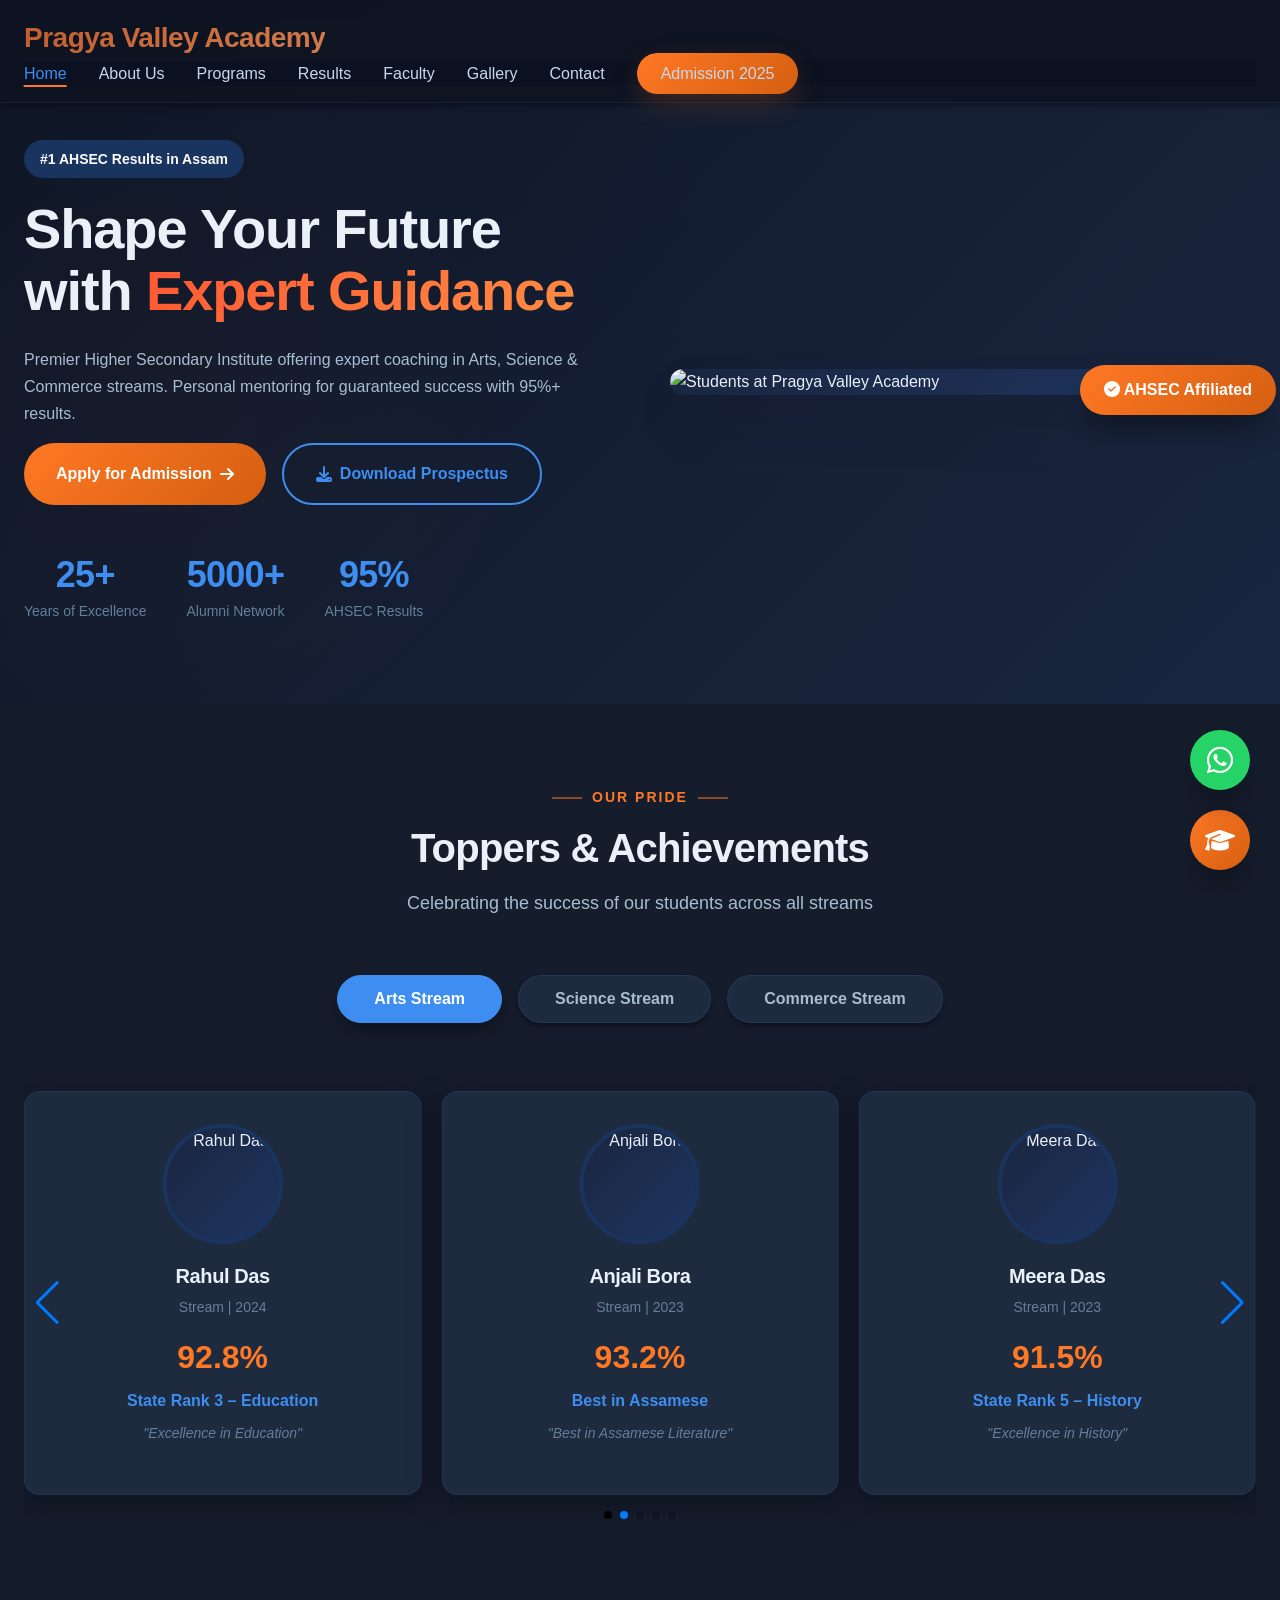
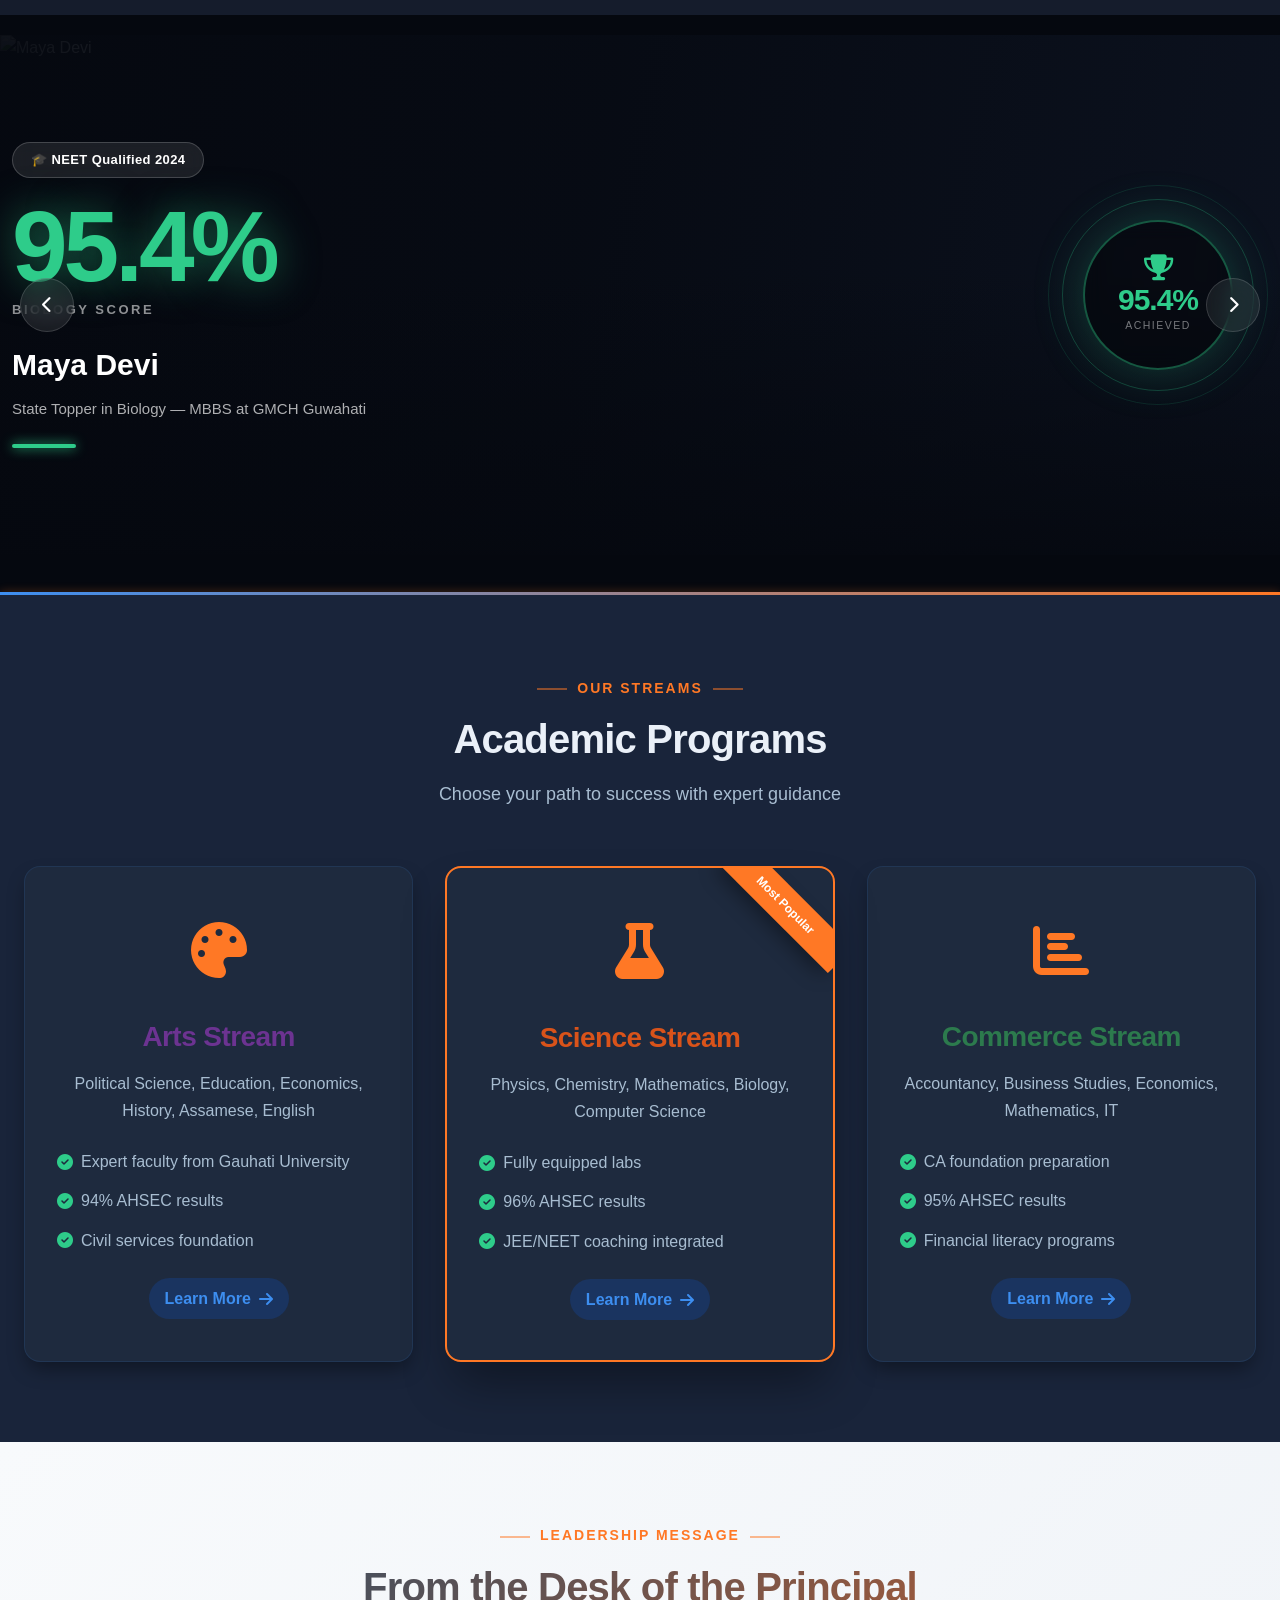
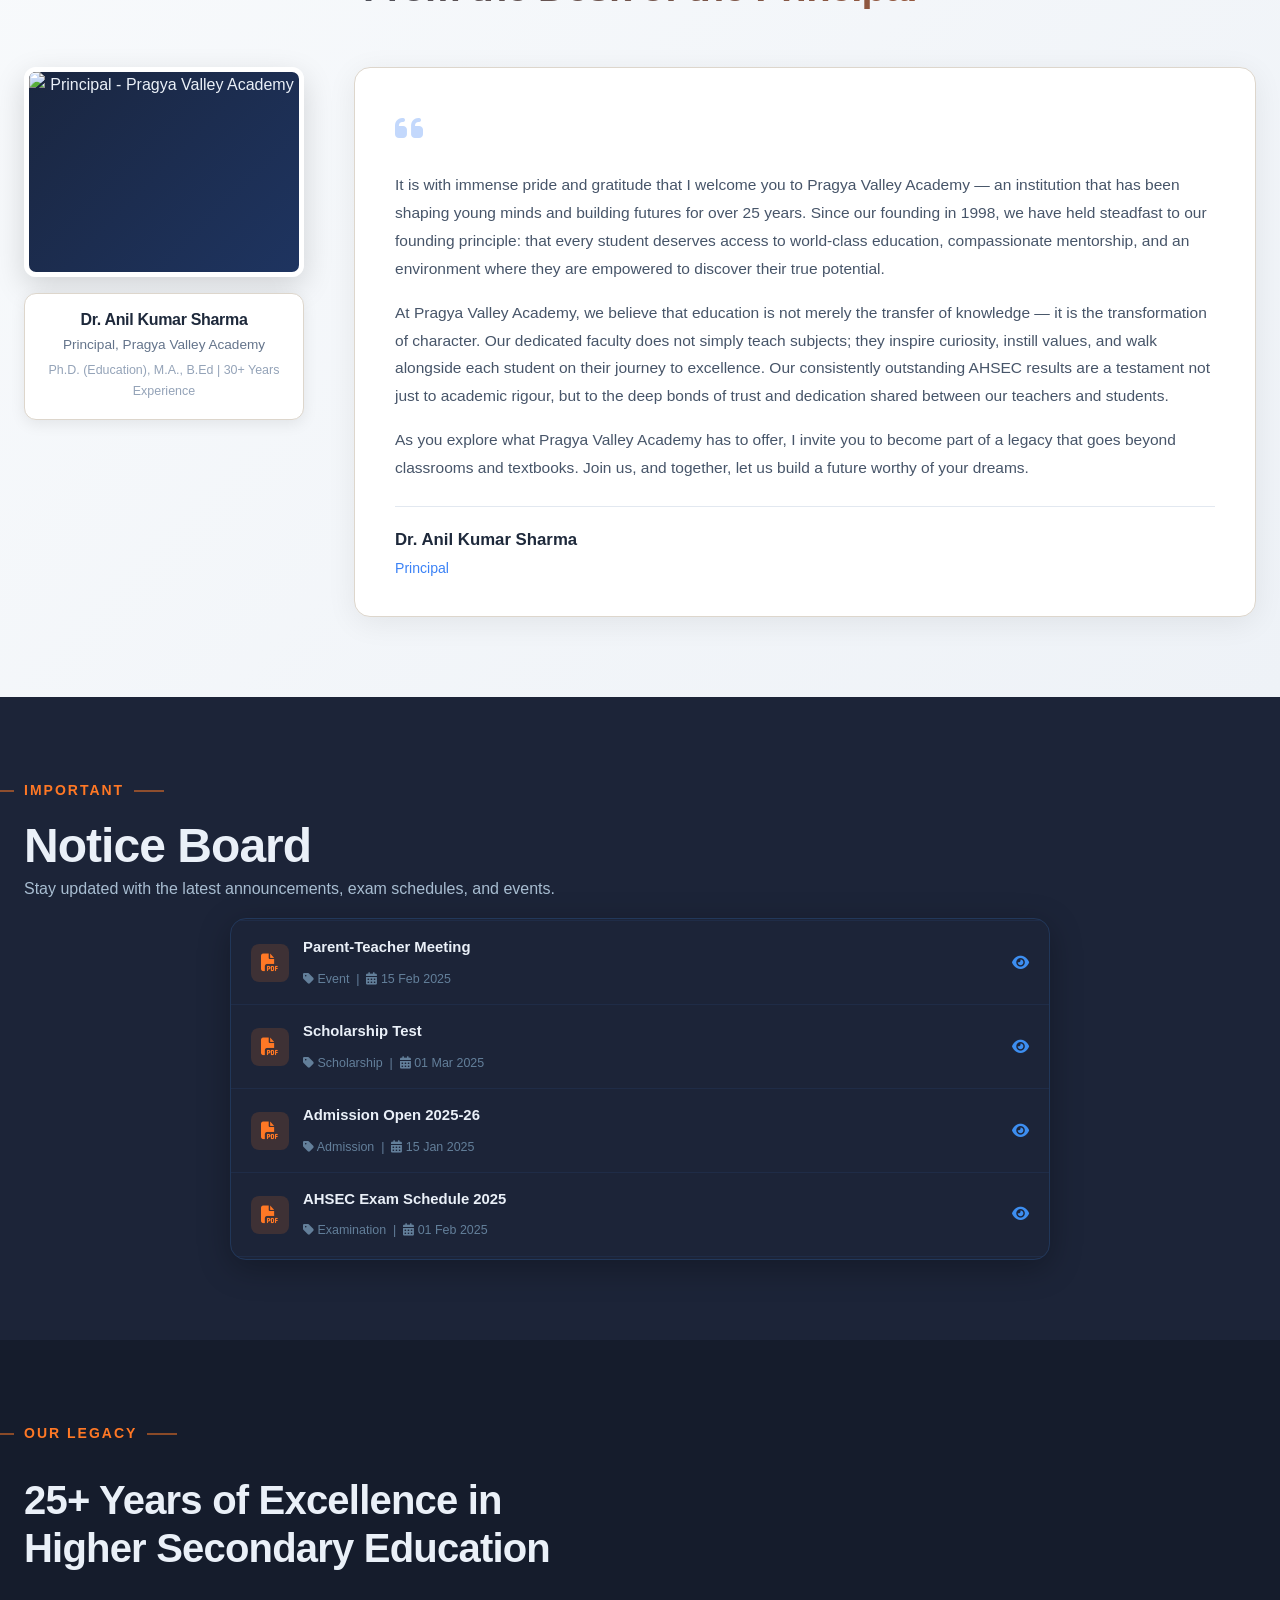
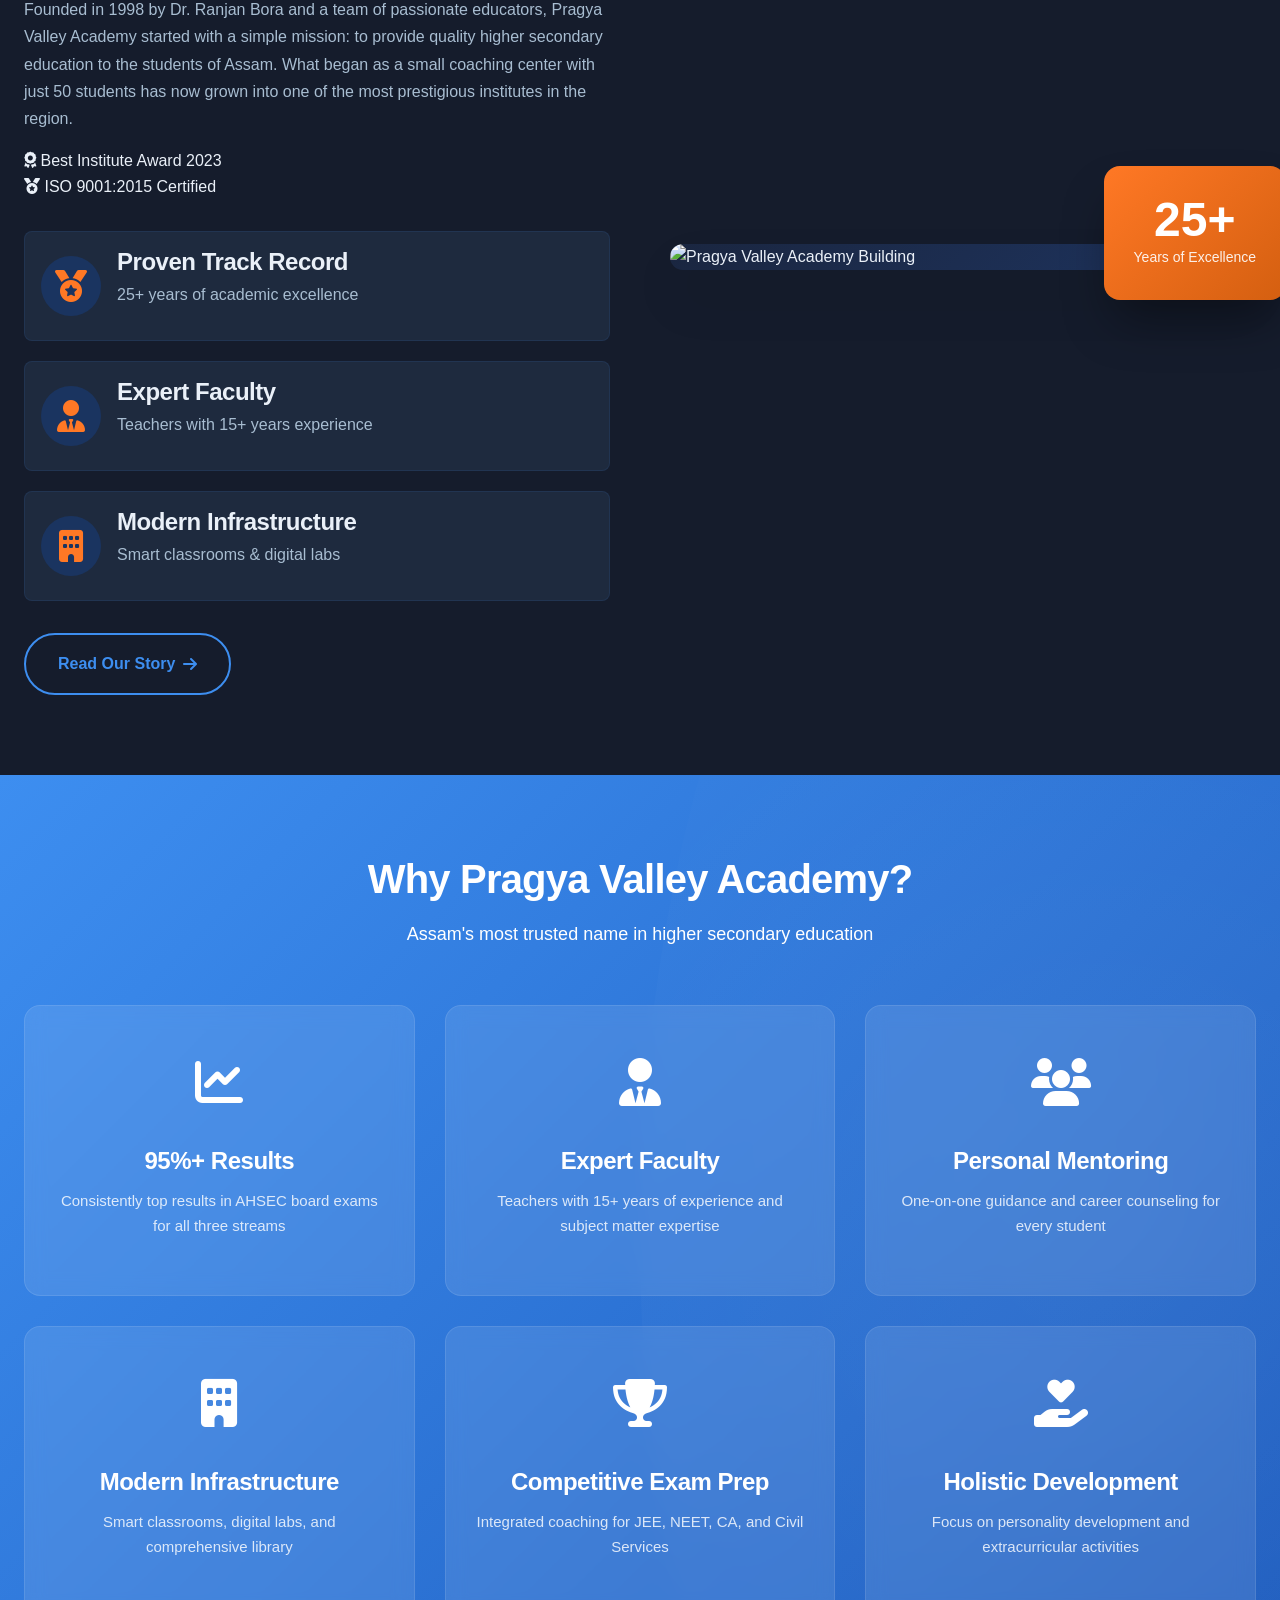
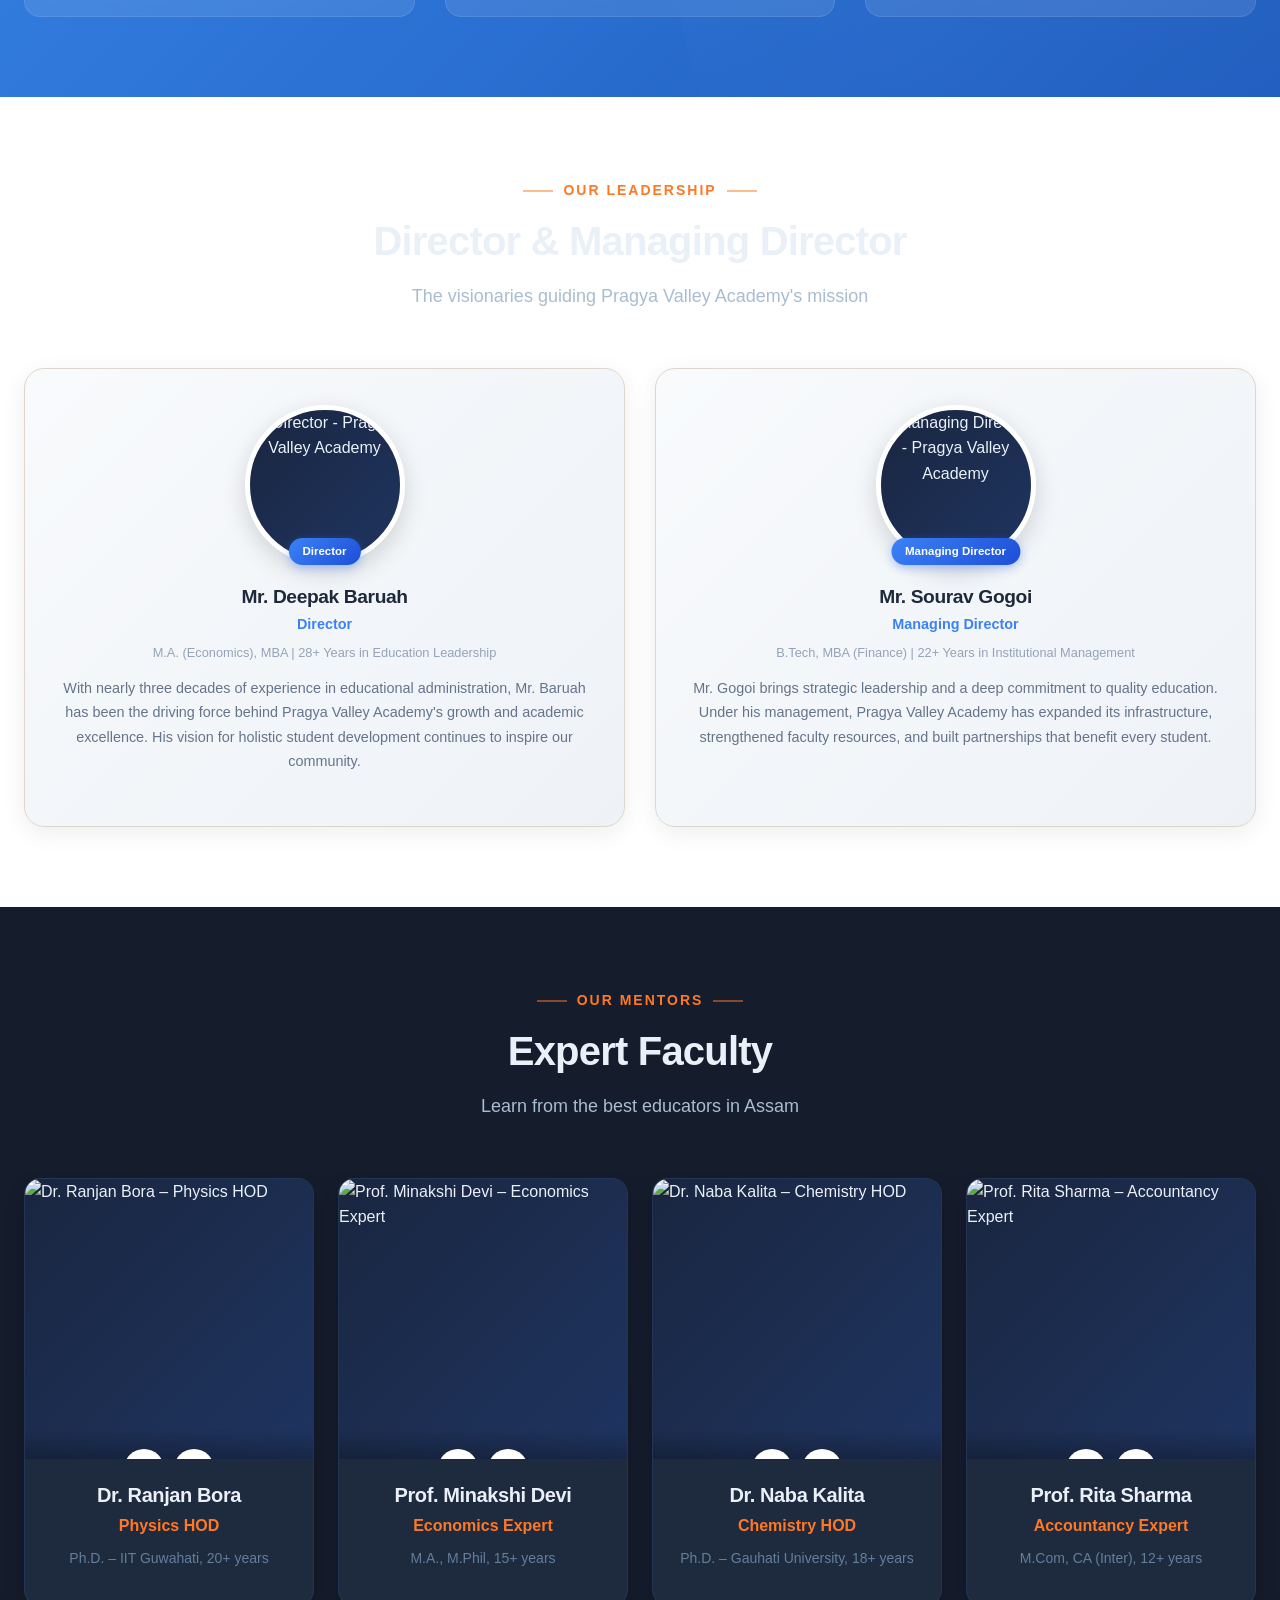
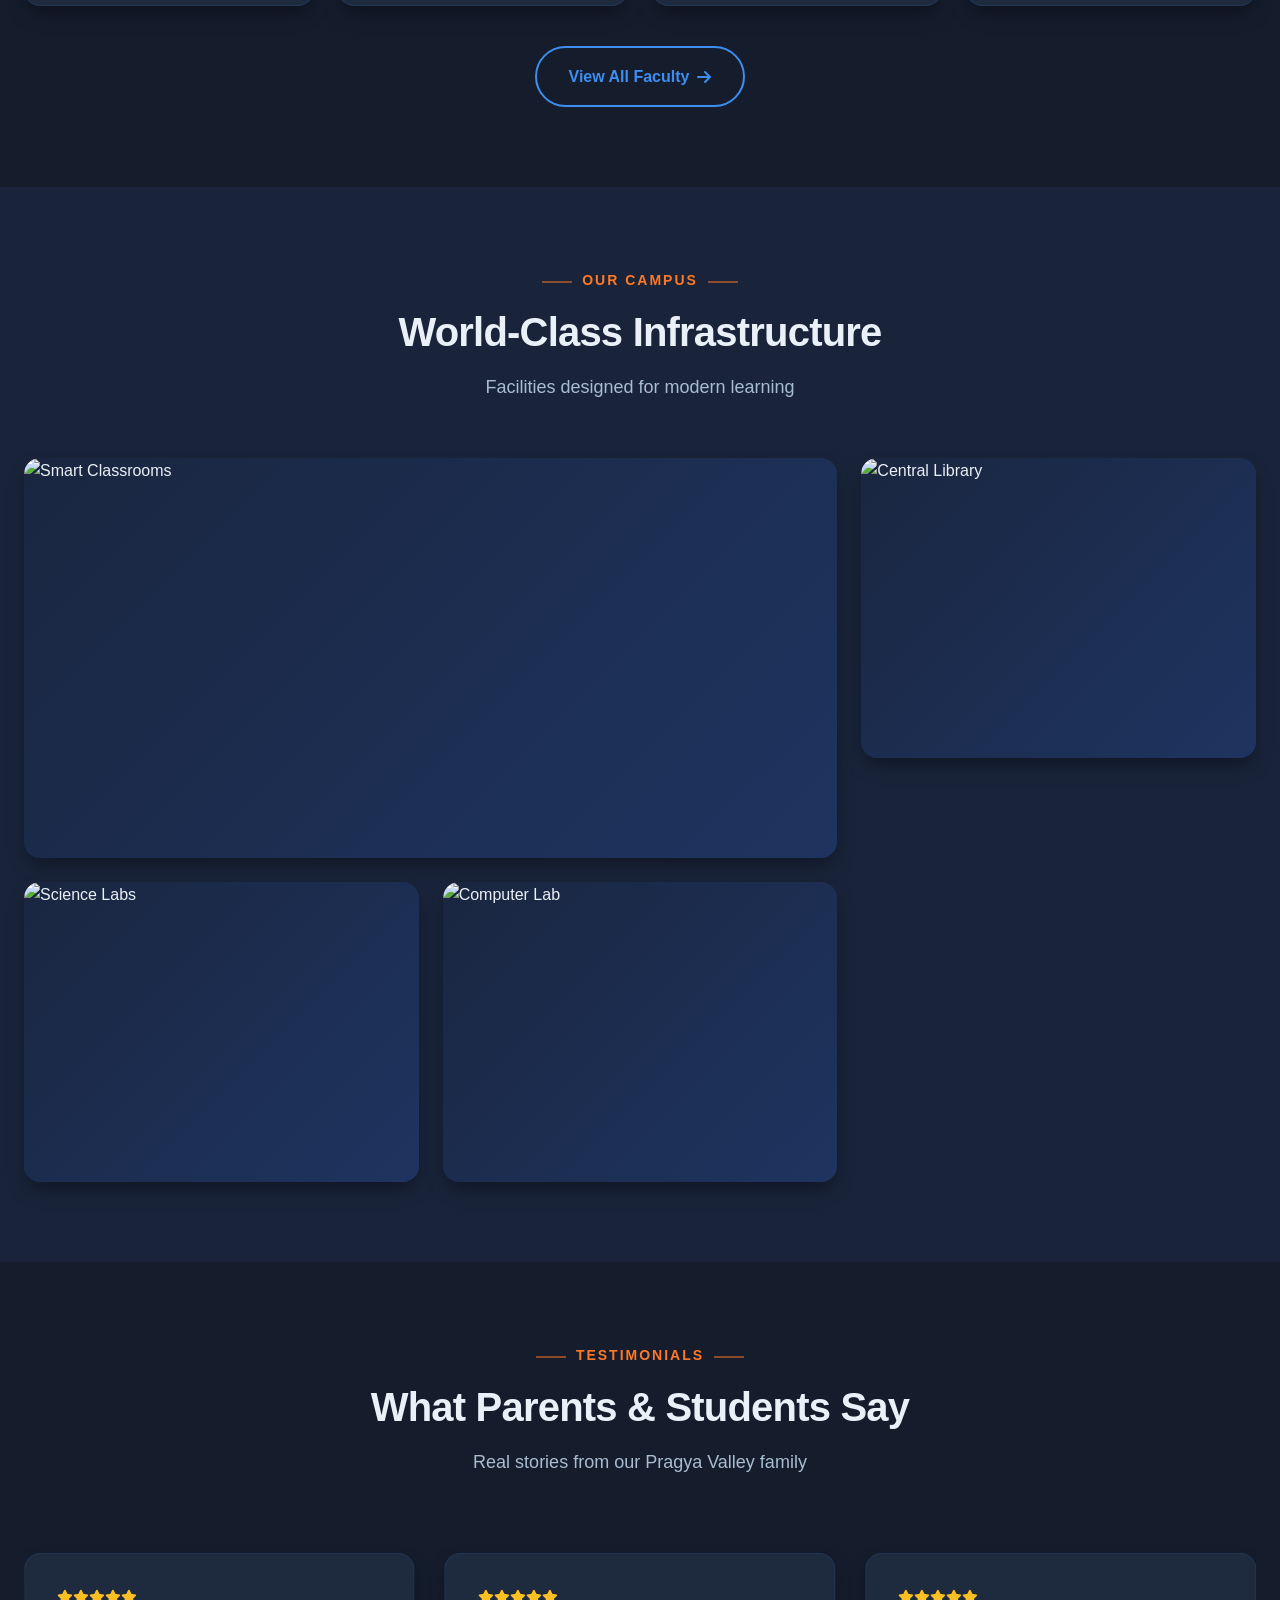
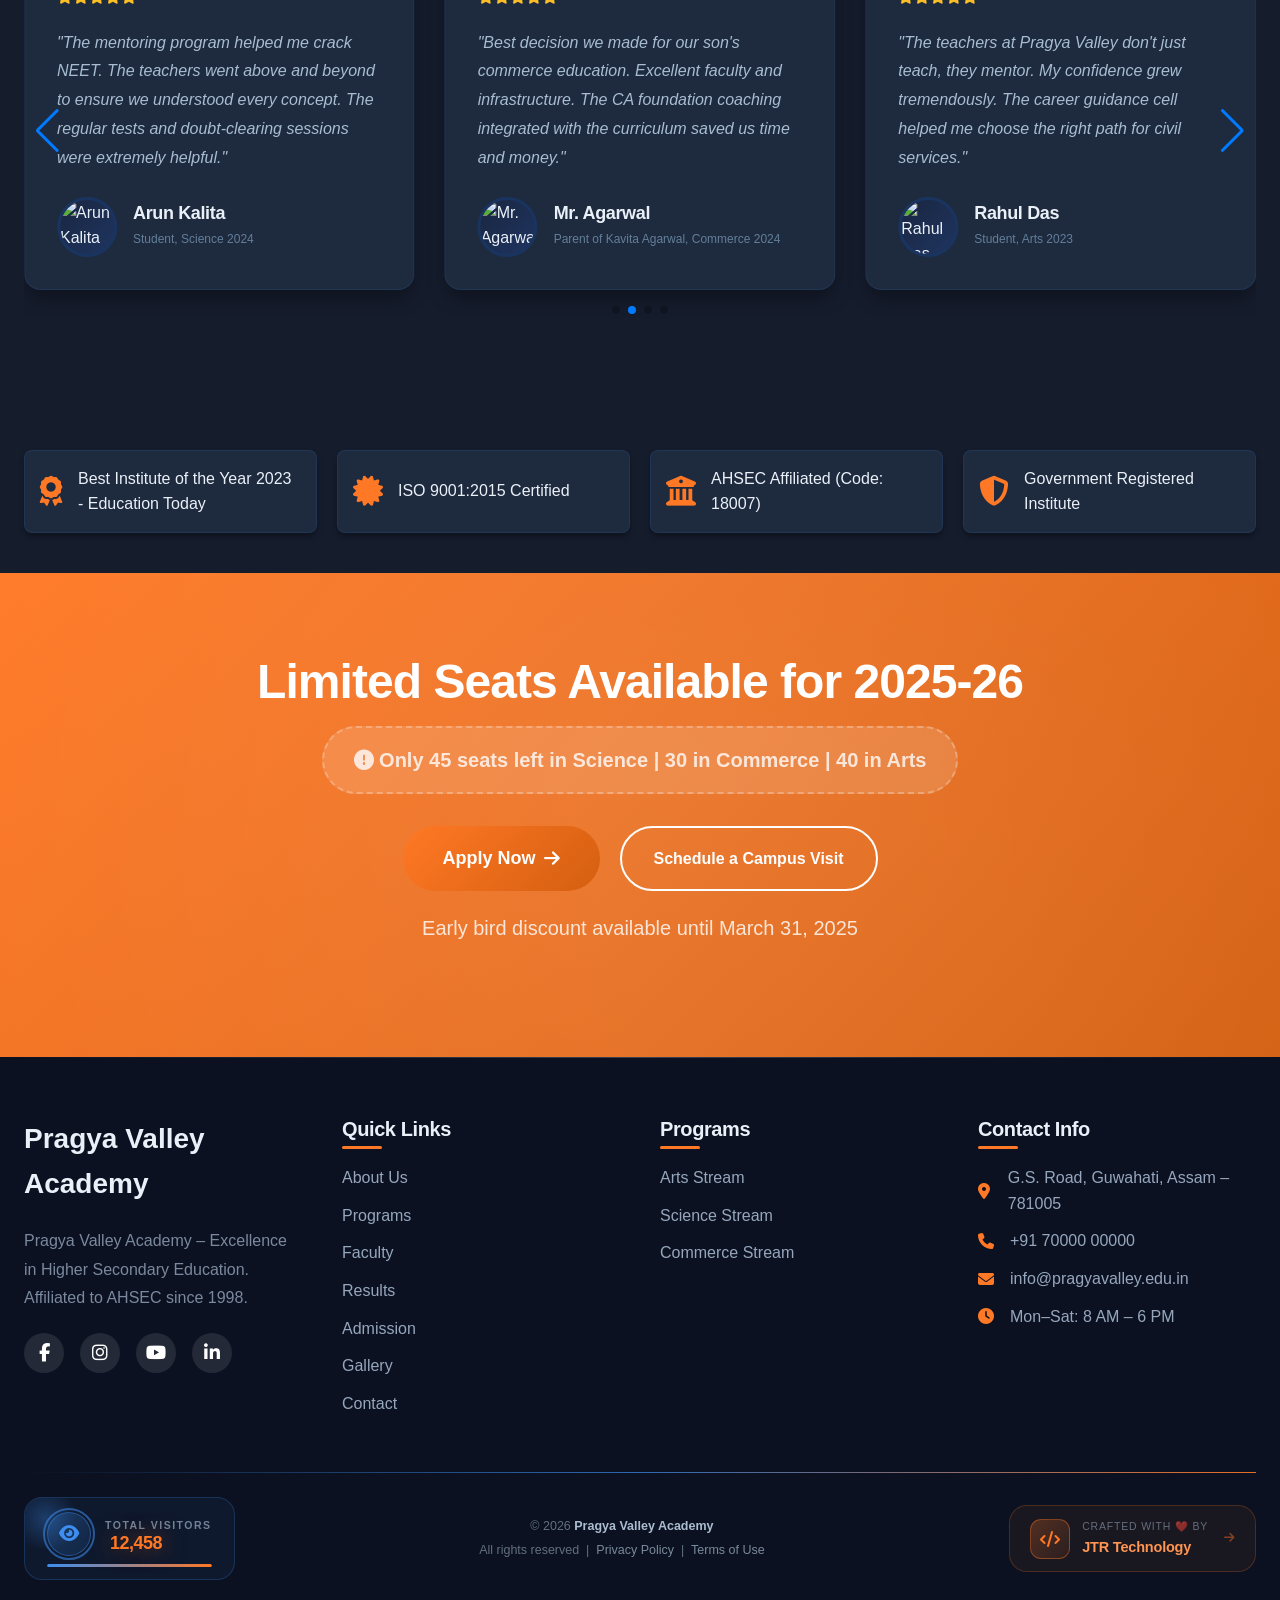
==== commit 26af153c: "Update index.html" ====
--- a/index.html
+++ b/index.html
@@ -2,7 +2,8 @@
 <html lang="en">
 <head>
     <meta charset="UTF-8">
-    <meta name="viewport" content="width=device-width, initial-scale=1.0, maximum-scale=5.0">
+    <meta name="viewport" content="width=1280, initial-scale=1.0"> <!--this will set to always open im desktop mood-->
+ <!--   <meta name="viewport" content="width=device-width, initial-scale=1.0, maximum-scale=5.0"> -->
     <title>Pragya Valley Academy | #1 AHSEC College in Assam | Arts, Science & Commerce</title>
     <meta name="description" content="Pragya Valley Academy - Premier Higher Secondary Institute in Assam affiliated to AHSEC. Expert coaching in Arts, Science & Commerce with 95%+ results. Admissions Open 2025-26.">
     <meta name="keywords" content="AHSEC college Assam, best higher secondary institute, Arts stream Assam, Science stream, Commerce coaching, board exam preparation, top college Guwahati">
--- a/css/style.css
+++ b/css/style.css
@@ -0,0 +1,3912 @@
+/* ============================================
+   PRAGYA VALLEY ACADEMY - MAIN STYLESHEET
+   Soft, Eye-Friendly Color Scheme
+   ============================================ */
+
+/* ===== RESET & VARIABLES ===== */
+* {
+    margin: 0;
+    padding: 0;
+    box-sizing: border-box;
+}
+
+:root {
+    /* Soft, Eye-Friendly Colors */
+    --primary: #1e4a6b;        /* Deep Teal Blue - easier on eyes */
+    --primary-dark: #0f2c3d;
+    --primary-light: #e2f0f9;   /* Very soft blue */
+    
+    --secondary: #c25e2e;       /* Warm Terracotta - softer than bright orange */
+    --secondary-dark: #9e4b24;
+    --secondary-light: #fae6db;  /* Soft peach */
+    
+    --accent: #2c7a4d;          /* Muted Green */
+    --accent-light: #e2f0e8;
+    
+    /* Background Colors - Soft and Warm */
+    --bg-main: #f5f2ed;          /* Warm off-white - main background */
+    /* --bg-main: #8fad44; */    /* OLD GREEN - disabled */
+    --bg-light: #faf7f2;         /* Slightly lighter warm */
+    --bg-card: #ffffff;          /* Pure white for cards */
+    --bg-alt: #f0e9e2;           /* Alternate warm background */
+    
+    /* Text Colors - High Contrast but Soft */
+    --text-dark: #2c3e4f;        /* Soft dark blue-gray */
+    --text-light: #5b6f82;        /* Medium soft gray-blue */
+    --text-muted: #8a9aa8;        /* Muted gray */
+    
+    --white: #ffffff;
+    --black: #1a1e24;
+    
+    /* Status Colors - Softer versions */
+    --success: #2c7a4d;
+    --warning: #b9770e;
+    --danger: #b34141;
+    --info: #2c6e8f;
+
+    /* Gradients - Softer */
+    --gradient-1: linear-gradient(135deg, #1e4a6b 0%, #2c6e8f 100%);
+    --gradient-2: linear-gradient(135deg, #c25e2e 0%, #d47b4a 100%);
+    --gradient-3: linear-gradient(135deg, #4f6d7a 0%, #2c6e8f 100%);
+    --gradient-4: linear-gradient(135deg, #2c7a4d 0%, #3f9a62 100%);
+    --gradient-5: linear-gradient(135deg, #b34141 0%, #c25e2e 100%);
+
+    /* Shadows - Softer */
+    --shadow-sm: 0 4px 6px -1px rgba(0, 0, 0, 0.05), 0 2px 4px -1px rgba(0, 0, 0, 0.03);
+    --shadow-md: 0 10px 15px -3px rgba(0, 0, 0, 0.05), 0 4px 6px -2px rgba(0, 0, 0, 0.02);
+    --shadow-lg: 0 20px 25px -5px rgba(0, 0, 0, 0.05), 0 10px 10px -5px rgba(0, 0, 0, 0.02);
+    --shadow-xl: 0 25px 50px -12px rgba(0, 0, 0, 0.1);
+    --shadow-inner: inset 0 2px 4px 0 rgba(0, 0, 0, 0.02);
+    --shadow-glass: 0 8px 32px 0 rgba(31, 38, 135, 0.08);
+    --shadow-colored: 0 10px 30px -5px rgba(194, 94, 46, 0.15);
+
+    /* Border Radius */
+    --border-radius-sm: 8px;
+    --border-radius: 16px;
+    --border-radius-lg: 24px;
+    --border-radius-xl: 32px;
+    --border-radius-2xl: 40px;
+    --border-radius-full: 9999px;
+
+    /* Spacing */
+    --spacing-xs: 4px;
+    --spacing-sm: 8px;
+    --spacing-md: 16px;
+    --spacing-lg: 24px;
+    --spacing-xl: 32px;
+    --spacing-2xl: 40px;
+    --spacing-3xl: 48px;
+    --spacing-4xl: 56px;
+    --spacing-5xl: 64px;
+
+    /* Typography */
+    --font-sans: 'Inter', -apple-system, BlinkMacSystemFont, 'Segoe UI', Roboto, sans-serif;
+    --font-display: 'Plus Jakarta Sans', var(--font-sans);
+    --font-mono: ui-monospace, monospace;
+
+    /* Transitions */
+    --transition-fast: 150ms ease;
+    --transition: 300ms ease;
+    --transition-slow: 500ms ease;
+    --transition-bounce: 500ms cubic-bezier(0.68, -0.55, 0.265, 1.55);
+
+    /* Z-index */
+    --z-negative: -1;
+    --z-elevate: 1;
+    --z-sticky: 100;
+    --z-dropdown: 1000;
+    --z-overlay: 2000;
+    --z-modal: 3000;
+    --z-popover: 4000;
+    --z-toast: 5000;
+    --z-tooltip: 6000;
+}
+
+/* ===== DARK MODE VARIABLES (Optional - softer dark) ===== */
+@media (prefers-color-scheme: dark) {
+    :root {
+        --bg-main: #1a242b;
+        --bg-light: #1f2a33;
+        --bg-card: #2a3640;
+        --bg-alt: #151e25;
+        --text-dark: #e1e9f0;
+       --text-light: #a3a9f0;
+       /* --text-light: #b8c7d9;*/
+        --text-muted: #8a9aa8;
+        --primary-light: #2a3f4f;
+        --secondary-light: #4a3a33;
+    }
+}
+
+/* ===== BASE STYLES ===== */
+html {
+    scroll-behavior: smooth;
+    font-size: 16px;
+}
+
+body {
+    font-family: var(--font-sans);
+    color: var(--text-dark);
+    background-color: var(--bg-main);
+    line-height: 1.6;
+    overflow-x: hidden;
+    -webkit-font-smoothing: antialiased;
+    -moz-osx-font-smoothing: grayscale;
+}
+
+h1, h2, h3, h4, h5, h6 {
+    font-family: var(--font-display);
+    font-weight: 700;
+    line-height: 1.2;
+    letter-spacing: -0.02em;
+    color: var(--text-dark);
+}
+
+h1 { font-size: clamp(2.5rem, 5vw, 4rem); }
+h2 { font-size: clamp(2rem, 4vw, 3rem); }
+h3 { font-size: clamp(1.5rem, 3vw, 2rem); }
+h4 { font-size: clamp(1.25rem, 2vw, 1.5rem); }
+h5 { font-size: clamp(1.125rem, 1.5vw, 1.25rem); }
+h6 { font-size: 1rem; }
+
+p {
+    margin-bottom: 1rem;
+    color: var(--text-light);
+    line-height: 1.7;
+}
+
+a {
+    color: var(--primary);
+    text-decoration: none;
+    transition: var(--transition);
+}
+
+a:hover {
+    color: var(--secondary);
+}
+
+img {
+    max-width: 100%;
+    height: auto;
+    display: block;
+}
+
+/* ===== CONTAINER ===== */
+.container {
+    max-width: 1280px;
+    margin: 0 auto;
+    padding: 0 var(--spacing-lg);
+}
+
+.container-fluid {
+    width: 100%;
+    padding: 0 var(--spacing-lg);
+}
+
+/* ===== STICKY ADMISSION BUTTON ===== */
+.sticky-admission {
+    position: fixed;
+    bottom: 30px;
+    right: 30px;
+    z-index: var(--z-sticky);
+    display: flex;
+    flex-direction: column;
+    gap: 16px;
+}
+
+.sticky-btn {
+    width: 60px;
+    height: 60px;
+    border-radius: 50%;
+    background: var(--gradient-2);
+    color: var(--white);
+    display: flex;
+    align-items: center;
+    justify-content: center;
+    font-size: 24px;
+    box-shadow: var(--shadow-lg);
+    transition: var(--transition-bounce);
+    text-decoration: none;
+    position: relative;
+    overflow: hidden;
+    border: none;
+    cursor: pointer;
+}
+
+.sticky-btn::before {
+    content: '';
+    position: absolute;
+    top: 0;
+    left: -100%;
+    width: 100%;
+    height: 100%;
+    background: linear-gradient(90deg, transparent, rgba(255,255,255,0.2), transparent);
+    transition: left 0.5s;
+}
+
+.sticky-btn:hover::before {
+    left: 100%;
+}
+
+.sticky-btn:hover {
+    transform: scale(1.1) translateY(-5px);
+    box-shadow: var(--shadow-xl);
+}
+
+.sticky-btn .tooltip {
+    position: absolute;
+    right: 70px;
+    background: var(--primary-dark);
+    color: white;
+    padding: 8px 16px;
+    border-radius: 40px;
+    font-size: 14px;
+    white-space: nowrap;
+    opacity: 0;
+    pointer-events: none;
+    transition: var(--transition);
+    box-shadow: var(--shadow-md);
+    font-weight: 500;
+}
+
+.sticky-btn:hover .tooltip {
+    opacity: 1;
+    right: 80px;
+}
+
+/* ===== FLOATING WHATSAPP ===== */
+.floating-whatsapp {
+    position: fixed;
+    bottom: 110px;
+    right: 30px;
+    z-index: var(--z-sticky);
+    background: #25D366;
+    width: 60px;
+    height: 60px;
+    border-radius: 50%;
+    display: flex;
+    align-items: center;
+    justify-content: center;
+    color: white;
+    font-size: 30px;
+    box-shadow: var(--shadow-lg);
+    transition: var(--transition-bounce);
+    text-decoration: none;
+    animation: pulse 2s infinite;
+}
+
+@keyframes pulse {
+    0% {
+        box-shadow: 0 0 0 0 rgba(37, 211, 102, 0.5);
+    }
+    70% {
+        box-shadow: 0 0 0 15px rgba(37, 211, 102, 0);
+    }
+    100% {
+        box-shadow: 0 0 0 0 rgba(37, 211, 102, 0);
+    }
+}
+
+.floating-whatsapp:hover {
+    transform: scale(1.1) rotate(5deg);
+    animation: none;
+}
+
+/* ===== NAVIGATION ===== */
+.navbar {
+    background: rgba(250, 247, 242, 0.95); /* Matching bg-light with transparency */
+    backdrop-filter: blur(10px);
+    -webkit-backdrop-filter: blur(10px);
+    position: fixed;
+    width: 100%;
+    top: 0;
+    z-index: var(--z-dropdown);
+    box-shadow: var(--shadow-sm);
+    padding: 16px 0;
+    transition: var(--transition);
+}
+
+.navbar.scrolled {
+    padding: 12px 0;
+    background: rgba(250, 247, 242, 0.98);
+    box-shadow: var(--shadow-md);
+}
+
+.logo {
+    font-size: 28px;
+    font-weight: 700;
+    color: var(--primary);
+    text-decoration: none;
+    letter-spacing: -0.5px;
+    transition: var(--transition);
+}
+
+.logo:hover {
+    transform: scale(1.05);
+}
+
+.logo span {
+    color: var(--secondary);
+    background: linear-gradient(135deg, #c25e2e, #d47b4a);
+    -webkit-background-clip: text;
+    -webkit-text-fill-color: transparent;
+    background-clip: text;
+}
+
+.nav-menu {
+    display: flex;
+    gap: 32px;
+    list-style: none;
+    align-items: center;
+}
+
+.nav-menu a {
+    text-decoration: none;
+    color: var(--text-dark);
+    font-weight: 500;
+    transition: var(--transition);
+    position: relative;
+    font-size: 1rem;
+}
+
+.nav-menu a::after {
+    content: '';
+    position: absolute;
+    bottom: -5px;
+    left: 50%;
+    transform: translateX(-50%);
+    width: 0;
+    height: 2px;
+    background: var(--secondary);
+    transition: var(--transition);
+}
+
+.nav-menu a:hover::after,
+.nav-menu a.active::after {
+    width: 100%;
+}
+
+.nav-menu a:hover,
+.nav-menu a.active {
+   color: #1a2a2b;
+    /*color: var(--secondary);*/
+}
+
+.nav-cta {
+    background: var(--gradient-2);
+    color: white !important;
+    padding: 12px 24px;
+    border-radius: 40px;
+    font-weight: 600;
+    box-shadow: var(--shadow-colored);
+}
+
+.nav-cta:hover {
+    transform: translateY(-2px);
+    box-shadow: var(--shadow-xl);
+}
+
+.nav-cta::after {
+    display: none;
+}
+
+.mobile-toggle {
+    display: none;
+    font-size: 24px;
+    cursor: pointer;
+    color: var(--primary);
+    background: none;
+    border: none;
+    padding: 8px;
+    transition: var(--transition);
+}
+
+.mobile-toggle:hover {
+    color: var(--secondary);
+    transform: scale(1.1);
+}
+
+/* ===== HERO SECTION ===== */
+.hero {
+    padding: 140px 0 80px;
+    background: linear-gradient(135deg, #f5f2ed 0%, #f0e9e2 100%);
+    position: relative;
+    overflow: hidden;
+}
+
+.hero::before {
+    content: '';
+    position: absolute;
+    top: -50%;
+    right: -10%;
+    width: 70%;
+    height: 140%;
+    background: radial-gradient(circle, rgba(30,74,107,0.03) 0%, transparent 70%);
+    border-radius: 50%;
+    animation: float 20s infinite ease-in-out;
+}
+
+@keyframes float {
+    0%, 100% { transform: translateY(0) rotate(0deg); }
+    50% { transform: translateY(-20px) rotate(5deg); }
+}
+
+.hero::after {
+    content: '';
+    position: absolute;
+    bottom: -10%;
+    left: -10%;
+    width: 50%;
+    height: 100%;
+    background: radial-gradient(circle, rgba(194,94,46,0.03) 0%, transparent 70%);
+    border-radius: 50%;
+    animation: floatReverse 15s infinite ease-in-out;
+}
+
+@keyframes floatReverse {
+    0%, 100% { transform: translateY(0) rotate(0deg); }
+    50% { transform: translateY(20px) rotate(-5deg); }
+}
+
+.hero-grid {
+    display: grid;
+    grid-template-columns: 1fr 1fr;
+    gap: 60px;
+    align-items: center;
+    position: relative;
+    z-index: var(--z-elevate);
+}
+
+.hero-badge {
+   background: var(--primary-light);
+    color: #fafafa;
+   /* background: var(--primary-light);
+    color: var(--primary);
+   */
+    padding: 8px 16px;
+    border-radius: 40px;
+    font-size: 14px;
+    font-weight: 600;
+    display: inline-block;
+    margin-bottom: 20px;
+    animation: slideInLeft 0.5s ease;
+}
+
+@keyframes slideInLeft {
+    from {
+        opacity: 0;
+        transform: translateX(-30px);
+    }
+    to {
+        opacity: 1;
+        transform: translateX(0);
+    }
+}
+
+.hero-content h1 {
+    font-size: 56px;
+    margin-bottom: 24px;
+    line-height: 1.1;
+    animation: slideInUp 0.5s ease 0.1s both;
+    color: var(--text-dark);
+}
+
+@keyframes slideInUp {
+    from {
+        opacity: 0;
+        transform: translateY(30px);
+    }
+    to {
+        opacity: 1;
+        transform: translateY(0);
+    }
+}
+
+.hero-content .highlight {
+    background: linear-gradient(135deg, #FF5733, #FF8C42); /* Custom orange gradient */
+    -webkit-background-clip: text;
+    -webkit-text-fill-color: transparent;
+    background-clip: text;
+}
+
+
+
+/*.hero-content .highlight {
+    background: linear-gradient(135deg, var(--primary), var(--secondary));
+    -webkit-background-clip: text;
+    -webkit-text-fill-color: transparent;
+    background-clip: text;
+*/
+}
+
+.hero-content p {
+    font-size: 18px;
+    color: var(--text-light);
+    margin-bottom: 32px;
+    max-width: 90%;
+    animation: slideInUp 0.5s ease 0.2s both;
+}
+
+.hero-buttons {
+    display: flex;
+    gap: 16px;
+    flex-wrap: wrap;
+    animation: slideInUp 0.5s ease 0.3s both;
+}
+
+.btn {
+    padding: 16px 32px;
+    border-radius: 40px;
+    text-decoration: none;
+    font-weight: 600;
+    transition: var(--transition-bounce);
+    display: inline-flex;
+    align-items: center;
+    gap: 8px;
+    font-size: 16px;
+    border: none;
+    cursor: pointer;
+    position: relative;
+    overflow: hidden;
+}
+
+.btn::before {
+    content: '';
+    position: absolute;
+    top: 50%;
+    left: 50%;
+    width: 0;
+    height: 0;
+    border-radius: 50%;
+    background: rgba(255,255,255,0.2);
+    transform: translate(-50%, -50%);
+    transition: width 0.6s, height 0.6s;
+}
+
+.btn:hover::before {
+    width: 300px;
+    height: 300px;
+}
+
+.btn-primary {
+    background: var(--gradient-2);
+    color: white;
+}
+
+.btn-outline {
+    border: 2px solid var(--primary);
+    color: var(--primary);
+    background: transparent;
+}
+
+.btn-outline-light {
+    border: 2px solid white;
+    color: white;
+    background: transparent;
+}
+
+.btn-large {
+    padding: 18px 40px;
+    font-size: 18px;
+}
+
+.btn:hover {
+    transform: translateY(-3px);
+    box-shadow: var(--shadow-xl);
+}
+
+.btn-primary:hover {
+    background: linear-gradient(135deg, #b35427, #c25e2e);
+}
+
+.hero-stats {
+    display: flex;
+    gap: 40px;
+    margin-top: 48px;
+    animation: slideInUp 0.5s ease 0.4s both;
+}
+
+.stat-item {
+    text-align: center;
+}
+
+.stat-item h3 {
+    font-size: 36px;
+    color: var(--primary);
+    margin-bottom: 4px;
+    font-weight: 800;
+}
+
+.stat-item p {
+    font-size: 14px;
+    margin-bottom: 0;
+    color: var(--text-muted);
+    font-weight: 500;
+}
+
+.hero-image {
+    position: relative;
+    animation: zoomIn 0.5s ease 0.2s both;
+}
+
+@keyframes zoomIn {
+    from {
+        opacity: 0;
+        transform: scale(0.9);
+    }
+    to {
+        opacity: 1;
+        transform: scale(1);
+    }
+}
+
+.hero-image img {
+    width: 100%;
+    border-radius: var(--border-radius-lg);
+    box-shadow: var(--shadow-xl);
+    transition: var(--transition);
+}
+
+.hero-image:hover img {
+    transform: scale(1.02) rotate(1deg);
+}
+
+.hero-image-badge {
+    position: absolute;
+    bottom: -20px;
+    right: -20px;
+    background: var(--gradient-2);
+    color: white;
+    padding: 12px 24px;
+    border-radius: 40px;
+    font-weight: 600;
+    box-shadow: var(--shadow-lg);
+    animation: bounce 2s infinite;
+}
+
+@keyframes bounce {
+    0%, 100% { transform: translateY(0); }
+    50% { transform: translateY(-10px); }
+}
+
+/* ===== SECTION TITLES ===== */
+.section-title {
+    text-align: center;
+    margin-bottom: 56px;
+}
+
+.section-title h2 {
+    font-size: 40px;
+    margin-bottom: 16px;
+    color: var(--text-dark);
+}
+
+.section-title p {
+    font-size: 18px;
+    color: var(--text-light);
+    max-width: 600px;
+    margin: 0 auto;
+}
+
+.section-title.light h2,
+.section-title.light p {
+    color: white;
+}
+
+.section-subtitle {
+    color: var(--secondary);
+    font-weight: 600;
+    text-transform: uppercase;
+    letter-spacing: 2px;
+    font-size: 14px;
+    margin-bottom: 16px;
+    display: inline-block;
+    position: relative;
+}
+
+.section-subtitle::before,
+.section-subtitle::after {
+    content: '';
+    position: absolute;
+    top: 50%;
+    width: 30px;
+    height: 2px;
+    background: var(--secondary);
+    opacity: 0.5;
+}
+
+.section-subtitle::before {
+    right: 100%;
+    margin-right: 10px;
+}
+
+.section-subtitle::after {
+    left: 100%;
+    margin-left: 10px;
+}
+
+/* ===== ACHIEVEMENT SLIDERS ===== */
+.achievement-section {
+    padding: 80px 0;
+    background: var(--bg-main);
+}
+
+.stream-tabs {
+    display: flex;
+    justify-content: center;
+    gap: 16px;
+    margin-bottom: 48px;
+}
+
+.stream-tab {
+    padding: 14px 36px;
+    border-radius: 40px;
+    background: var(--bg-card);
+    cursor: pointer;
+    transition: var(--transition);
+    font-weight: 600;
+    border: 1px solid var(--bg-alt);
+    font-size: 16px;
+    color: var(--text-dark);
+    box-shadow: var(--shadow-sm);
+}
+
+.stream-tab:hover {
+    background: var(--primary-light);
+    transform: translateY(-2px);
+    border-color: var(--primary);
+}
+
+.stream-tab.active {
+    background: var(--primary);
+    color: white;
+    box-shadow: var(--shadow-md);
+    border-color: var(--primary);
+}
+
+.achievement-slider {
+    display: none;
+}
+
+.achievement-slider.active {
+    display: block;
+    animation: fadeIn 0.5s ease;
+}
+
+@keyframes fadeIn {
+    from { opacity: 0; }
+    to { opacity: 1; }
+}
+
+.swiper {
+    padding: 20px 0 40px;
+}
+
+.achievement-card {
+    background: var(--bg-card);
+    border-radius: var(--border-radius);
+    padding: 32px 24px;
+    box-shadow: var(--shadow-glass);
+    transition: var(--transition);
+    border: 1px solid rgba(0,0,0,0.03);
+    text-align: center;
+    position: relative;
+    overflow: hidden;
+}
+
+.achievement-card::before {
+    content: '';
+    position: absolute;
+    top: 0;
+    left: 0;
+    right: 0;
+    height: 4px;
+    background: var(--gradient-2);
+    transform: scaleX(0);
+    transition: transform 0.5s ease;
+}
+
+.achievement-card:hover::before {
+    transform: scaleX(1);
+}
+
+.achievement-card:hover {
+    transform: translateY(-8px);
+    box-shadow: var(--shadow-xl);
+}
+
+.student-photo {
+    width: 120px;
+    height: 120px;
+    border-radius: 50%;
+    margin: 0 auto 20px;
+    overflow: hidden;
+    border: 4px solid var(--primary-light);
+    transition: var(--transition);
+}
+
+.achievement-card:hover .student-photo {
+    border-color: var(--secondary);
+    transform: scale(1.05);
+}
+
+.student-photo img {
+    width: 100%;
+    height: 100%;
+    object-fit: cover;
+}
+
+.achievement-card h3 {
+    margin-bottom: 8px;
+    font-size: 20px;
+    color: var(--text-dark);
+}
+
+.stream-label {
+    color: var(--text-muted);
+    font-size: 14px;
+    margin-bottom: 12px;
+}
+
+.percentage {
+    font-size: 32px;
+    font-weight: 700;
+    color: var(--secondary);
+    margin: 12px 0 4px;
+}
+
+.rank {
+    font-weight: 600;
+    color: var(--primary);
+    margin-bottom: 8px;
+}
+
+.success-line {
+    font-style: italic;
+    color: var(--text-muted);
+    font-size: 14px;
+}
+
+/* ===== PROGRAMS SECTION ===== */
+.programs {
+    padding: 80px 0;
+    background: var(--bg-alt);
+}
+
+.programs-grid {
+    display: grid;
+    grid-template-columns: repeat(3, 1fr);
+    gap: 32px;
+}
+
+.program-card {
+    background: var(--bg-card);
+    padding: 40px 32px;
+    border-radius: var(--border-radius);
+    box-shadow: var(--shadow-md);
+    transition: var(--transition);
+    text-align: center;
+    position: relative;
+    overflow: hidden;
+}
+
+.program-card::before {
+    content: '';
+    position: absolute;
+    top: 0;
+    left: 0;
+    width: 100%;
+    height: 100%;
+    background: linear-gradient(135deg, transparent, rgba(194,94,46,0.03));
+    transform: translateX(-100%);
+    transition: transform 0.5s ease;
+}
+
+.program-card:hover::before {
+    transform: translateX(0);
+}
+
+.program-card.featured {
+    transform: scale(1.05);
+    border: 2px solid var(--secondary);
+    box-shadow: var(--shadow-xl);
+    z-index: var(--z-elevate);
+}
+
+.popular-tag {
+    position: absolute;
+    top: 20px;
+    right: -30px;
+    background: var(--secondary);
+    color: white;
+    padding: 8px 40px;
+    transform: rotate(45deg);
+    font-size: 12px;
+    font-weight: 600;
+    box-shadow: var(--shadow-md);
+}
+
+.program-card:hover {
+    transform: translateY(-8px);
+    box-shadow: var(--shadow-xl);
+}
+
+.program-card.featured:hover {
+    transform: scale(1.05) translateY(-8px);
+}
+
+.program-icon {
+    font-size: 56px;
+    color: var(--secondary);
+    margin-bottom: 24px;
+    transition: var(--transition);
+}
+
+.program-card:hover .program-icon {
+    transform: scale(1.1) rotate(360deg);
+}
+
+.program-card h3 {
+    font-size: 28px;
+    margin-bottom: 16px;
+    color: var(--text-dark);
+}
+
+.program-features {
+    margin: 24px 0;
+    text-align: left;
+}
+
+.program-features p {
+    margin: 12px 0;
+    display: flex;
+    align-items: center;
+    gap: 8px;
+    color: var(--text-light);
+}
+
+.program-features i {
+    color: var(--accent);
+}
+
+.btn-program {
+    display: inline-flex;
+    align-items: center;
+    gap: 8px;
+    color: var(--primary);
+    text-decoration: none;
+    font-weight: 600;
+    transition: var(--transition);
+    padding: 8px 16px;
+    border-radius: 40px;
+    background: var(--primary-light);
+}
+
+.btn-program:hover {
+    color: var(--secondary);
+    gap: 12px;
+    background: var(--secondary-light);
+}
+
+/* ===== ABOUT PREVIEW ===== */
+.about-preview {
+    padding: 80px 0;
+    background: var(--bg-main);
+}
+
+.about-grid {
+    display: grid;
+    grid-template-columns: 1fr 1fr;
+    gap: 60px;
+    align-items: center;
+}
+
+.about-content h2 {
+    font-size: 40px;
+    margin: 16px 0 24px;
+    color: var(--text-dark);
+}
+
+.about-features {
+    margin: 32px 0;
+}
+
+.about-feature {
+    display: flex;
+    align-items: center;
+    gap: 16px;
+    margin: 20px 0;
+    padding: 16px;
+    background: var(--bg-light);
+    border-radius: var(--border-radius-sm);
+    transition: var(--transition);
+}
+
+.about-feature:hover {
+    transform: translateX(10px);
+    box-shadow: var(--shadow-md);
+    background: var(--bg-card);
+}
+
+.about-feature i {
+    font-size: 32px;
+    color: var(--secondary);
+    width: 60px;
+    height: 60px;
+    background: var(--primary-light);
+    border-radius: 50%;
+    display: flex;
+    align-items: center;
+    justify-content: center;
+    transition: var(--transition);
+}
+
+.about-feature:hover i {
+    background: var(--secondary);
+    color: white;
+    transform: rotate(360deg);
+}
+
+.about-feature h4 {
+    margin-bottom: 4px;
+    color: var(--text-dark);
+}
+
+.about-image {
+    position: relative;
+}
+
+.about-image img {
+    width: 100%;
+    border-radius: var(--border-radius-lg);
+    box-shadow: var(--shadow-xl);
+}
+
+.experience-badge {
+    position: absolute;
+    bottom: -30px;
+    right: -30px;
+    background: var(--gradient-2);
+    color: white;
+    padding: 30px;
+    border-radius: var(--border-radius);
+    text-align: center;
+    box-shadow: var(--shadow-xl);
+    animation: float 3s infinite ease-in-out;
+}
+
+.experience-badge .years {
+    font-size: 48px;
+    font-weight: 800;
+    display: block;
+    line-height: 1;
+}
+
+.experience-badge .text {
+    font-size: 14px;
+    opacity: 0.9;
+}
+
+/* ===== WHY CHOOSE US ===== */
+.why-choose {
+    padding: 80px 0;
+    background: var(--gradient-1);
+    color: white;
+    position: relative;
+    overflow: hidden;
+}
+
+.why-choose::before {
+    content: '';
+    position: absolute;
+    top: -50%;
+    right: -20%;
+    width: 70%;
+    height: 200%;
+    background: radial-gradient(circle, rgba(255,255,255,0.05) 0%, transparent 70%);
+    border-radius: 50%;
+    animation: float 20s infinite;
+}
+
+.features-grid {
+    display: grid;
+    grid-template-columns: repeat(3, 1fr);
+    gap: 30px;
+    position: relative;
+    z-index: var(--z-elevate);
+}
+
+.feature-item {
+    text-align: center;
+    padding: 40px 30px;
+    background: rgba(255,255,255,0.1);
+    border-radius: var(--border-radius);
+    backdrop-filter: blur(10px);
+    -webkit-backdrop-filter: blur(10px);
+    transition: var(--transition);
+    border: 1px solid rgba(255,255,255,0.1);
+}
+
+.feature-item:hover {
+    transform: translateY(-8px);
+    background: rgba(255,255,255,0.15);
+    border-color: rgba(255,255,255,0.2);
+}
+
+.feature-icon {
+    font-size: 48px;
+    margin-bottom: 24px;
+    transition: var(--transition);
+}
+
+.feature-item:hover .feature-icon {
+    transform: scale(1.1) rotate(360deg);
+}
+
+.feature-item h3 {
+    font-size: 24px;
+    margin-bottom: 12px;
+    color: white;
+}
+
+.feature-item p {
+    opacity: 0.9;
+    font-size: 15px;
+    color: rgba(255,255,255,0.9);
+}
+
+/* ===== FACULTY ===== */
+.faculty {
+    padding: 80px 0;
+    background: var(--bg-main);
+}
+
+.faculty-grid {
+    display: grid;
+    grid-template-columns: repeat(4, 1fr);
+    gap: 24px;
+}
+
+.faculty-card {
+    background: var(--bg-card);
+    border-radius: var(--border-radius);
+    overflow: hidden;
+    box-shadow: var(--shadow-md);
+    transition: var(--transition);
+}
+
+.faculty-card:hover {
+    transform: translateY(-10px);
+    box-shadow: var(--shadow-xl);
+}
+
+.faculty-image {
+    height: 280px;
+    overflow: hidden;
+    position: relative;
+}
+
+.faculty-image img {
+    width: 100%;
+    height: 100%;
+    object-fit: cover;
+    transition: var(--transition);
+}
+
+.faculty-card:hover .faculty-image img {
+    transform: scale(1.1);
+}
+
+.faculty-social {
+    position: absolute;
+    bottom: -50px;
+    left: 0;
+    right: 0;
+    display: flex;
+    justify-content: center;
+    gap: 10px;
+    transition: var(--transition);
+    background: linear-gradient(to top, rgba(0,0,0,0.7), transparent);
+    padding: 20px 0;
+}
+
+.faculty-card:hover .faculty-social {
+    bottom: 0;
+}
+
+.faculty-social a {
+    width: 40px;
+    height: 40px;
+    background: white;
+    border-radius: 50%;
+    display: flex;
+    align-items: center;
+    justify-content: center;
+    color: var(--primary);
+    transition: var(--transition);
+    text-decoration: none;
+}
+
+.faculty-social a:hover {
+    background: var(--secondary);
+    color: white;
+    transform: translateY(-3px) rotate(360deg);
+}
+
+.faculty-info {
+    padding: 24px;
+    text-align: center;
+}
+
+.faculty-info h3 {
+    font-size: 20px;
+    margin-bottom: 5px;
+    color: var(--text-dark);
+}
+
+.faculty-subject {
+    color: var(--secondary);
+    font-weight: 600;
+    margin-bottom: 8px;
+}
+
+.faculty-qualification {
+    color: var(--text-muted);
+    font-size: 14px;
+    margin-bottom: 10px;
+}
+
+.faculty-experience {
+    display: inline-block;
+    padding: 5px 15px;
+    background: var(--primary-light);
+    border-radius: 20px;
+    font-size: 13px;
+    color: var(--primary);
+    font-weight: 500;
+}
+
+/* ===== INFRASTRUCTURE ===== */
+.infrastructure {
+    padding: 80px 0;
+    background: var(--bg-alt);
+}
+
+.infra-grid {
+    display: grid;
+    grid-template-columns: repeat(3, 1fr);
+    gap: 24px;
+}
+
+.infra-item {
+    position: relative;
+    border-radius: var(--border-radius);
+    overflow: hidden;
+    height: 300px;
+    box-shadow: var(--shadow-md);
+}
+
+.infra-item.large {
+    grid-column: span 2;
+    height: 400px;
+}
+
+.infra-item img {
+    width: 100%;
+    height: 100%;
+    object-fit: cover;
+    transition: var(--transition);
+}
+
+.infra-item:hover img {
+    transform: scale(1.1);
+}
+
+.infra-overlay {
+    position: absolute;
+    bottom: 0;
+    left: 0;
+    right: 0;
+    background: linear-gradient(to top, rgba(0,0,0,0.8), transparent);
+    color: white;
+    padding: 30px 20px 20px;
+    transform: translateY(100%);
+    transition: var(--transition);
+}
+
+.infra-item:hover .infra-overlay {
+    transform: translateY(0);
+}
+
+.infra-overlay h3 {
+    margin-bottom: 5px;
+    font-size: 20px;
+    color: white;
+}
+
+.infra-overlay p {
+    color: rgba(255,255,255,0.9);
+    margin: 0;
+    font-size: 14px;
+}
+
+/* ===== TESTIMONIALS ===== */
+.testimonials {
+    padding: 80px 0;
+    background: var(--bg-main);
+}
+
+.testimonial-card {
+    background: var(--bg-card);
+    padding: 32px;
+    border-radius: var(--border-radius);
+    box-shadow: var(--shadow-md);
+    transition: var(--transition);
+    border: 1px solid var(--bg-alt);
+}
+
+.testimonial-card:hover {
+    transform: translateY(-5px);
+    box-shadow: var(--shadow-xl);
+    border-color: var(--secondary-light);
+}
+
+.testimonial-rating {
+    color: #FFD700;
+    margin-bottom: 20px;
+    font-size: 14px;
+}
+
+.testimonial-card p {
+    font-style: italic;
+    margin-bottom: 24px;
+    color: var(--text-light);
+    line-height: 1.8;
+}
+
+.testimonial-author {
+    display: flex;
+    align-items: center;
+    gap: 16px;
+}
+
+.testimonial-author img {
+    width: 60px;
+    height: 60px;
+    border-radius: 50%;
+    object-fit: cover;
+    border: 3px solid var(--primary-light);
+}
+
+.testimonial-author h4 {
+    font-size: 18px;
+    margin-bottom: 4px;
+    color: var(--text-dark);
+}
+
+.testimonial-author p {
+    font-size: 12px;
+    margin-bottom: 0;
+    color: var(--text-muted);
+    font-style: normal;
+}
+
+/* ===== CTA SECTION ===== */
+.cta-section {
+    padding: 80px 0;
+    background: var(--gradient-2);
+    text-align: center;
+    color: white;
+    position: relative;
+    overflow: hidden;
+}
+
+.cta-section::before {
+    content: '';
+    position: absolute;
+    top: -50%;
+    left: -50%;
+    width: 200%;
+    height: 200%;
+    background: radial-gradient(circle, rgba(255,255,255,0.1) 0%, transparent 70%);
+    animation: rotate 30s linear infinite;
+}
+
+@keyframes rotate {
+    from { transform: rotate(0deg); }
+    to { transform: rotate(360deg); }
+}
+
+.cta-content {
+    position: relative;
+    z-index: var(--z-elevate);
+}
+
+.cta-content h2 {
+    font-size: 48px;
+    margin-bottom: 16px;
+    color: white;
+}
+
+.cta-content p {
+    font-size: 20px;
+    margin-bottom: 32px;
+    opacity: 0.9;
+    color: rgba(255,255,255,0.9);
+}
+
+.cta-buttons {
+    display: flex;
+    gap: 20px;
+    justify-content: center;
+}
+
+.limited-seats-alert {
+    background: rgba(255,255,255,0.15);
+    padding: 15px 30px;
+    border-radius: 40px;
+    display: inline-block;
+    margin-bottom: 30px;
+    border: 2px dashed rgba(255,255,255,0.3);
+    font-weight: 600;
+    color: white;
+}
+
+.early-bird {
+    margin-top: 20px;
+    font-size: 14px;
+    opacity: 0.8;
+    color: rgba(255,255,255,0.8);
+}
+
+/* ===== TRUST SECTION ===== */
+.trust-section {
+    padding: 40px 0;
+    background: var(--bg-main);
+}
+
+.trust-grid {
+    display: grid;
+    grid-template-columns: repeat(4, 1fr);
+    gap: 20px;
+}
+
+.trust-item {
+    display: flex;
+    align-items: center;
+    gap: 15px;
+    padding: 15px;
+    background: var(--bg-card);
+    border-radius: var(--border-radius-sm);
+    transition: var(--transition);
+    box-shadow: var(--shadow-sm);
+}
+
+.trust-item:hover {
+    transform: translateY(-3px);
+    box-shadow: var(--shadow-md);
+    background: var(--primary-light);
+}
+
+.trust-item i {
+    font-size: 30px;
+    color: var(--secondary);
+}
+
+.trust-item span {
+    font-weight: 500;
+    color: var(--text-dark);
+}
+
+/* ===== PAGE HEADER ===== */
+.page-header {
+    padding: 160px 0 80px;
+    color: white;
+    text-align: center;
+    position: relative;
+    overflow: hidden;
+}
+
+.page-header h1 {
+    font-size: 48px;
+    margin-bottom: 16px;
+    position: relative;
+    color: white;
+}
+
+.page-header p {
+    font-size: 18px;
+    opacity: 0.9;
+    max-width: 600px;
+    margin: 0 auto;
+    position: relative;
+    color: rgba(255,255,255,0.9);
+}
+
+.breadcrumb {
+    position: relative;
+    margin-top: 20px;
+}
+
+.breadcrumb a {
+    color: rgba(255,255,255,0.8);
+    text-decoration: none;
+    transition: var(--transition);
+}
+
+.breadcrumb a:hover {
+    color: white;
+    text-decoration: underline;
+}
+
+.breadcrumb span {
+    color: white;
+}
+
+/* ===== FOOTER ===== */
+.footer {
+    background: var(--primary-dark);
+    color: white;
+    padding: 60px 0 30px;
+    position: relative;
+    overflow: hidden;
+}
+
+.footer::before {
+    content: '';
+    position: absolute;
+    top: 0;
+    left: 0;
+    right: 0;
+    height: 1px;
+    background: linear-gradient(90deg, transparent, rgba(255,255,255,0.2), transparent);
+}
+
+.footer-grid {
+    display: grid;
+    grid-template-columns: repeat(4, 1fr);
+    gap: 40px;
+    margin-bottom: 40px;
+    position: relative;
+    z-index: var(--z-elevate);
+}
+
+.footer-logo {
+    font-size: 28px;
+    font-weight: 700;
+    color: white;
+    text-decoration: none;
+    display: inline-block;
+    margin-bottom: 20px;
+    transition: var(--transition);
+}
+
+.footer-logo:hover {
+    transform: scale(1.05);
+}
+
+.footer-logo span {
+    color: var(--secondary);
+}
+
+.footer-col p {
+    opacity: 0.8;
+    line-height: 1.8;
+    margin-bottom: 20px;
+    color: rgba(255,255,255,0.8);
+}
+
+.footer-col h3 {
+    font-size: 20px;
+    margin-bottom: 24px;
+    position: relative;
+    color: white;
+}
+
+.footer-col h3::after {
+    content: '';
+    position: absolute;
+    bottom: -8px;
+    left: 0;
+    width: 40px;
+    height: 3px;
+    background: var(--secondary);
+    border-radius: 2px;
+}
+
+.footer-col ul {
+    list-style: none;
+}
+
+.footer-col ul li {
+    margin-bottom: 12px;
+}
+
+.footer-col ul li a {
+    color: rgba(255,255,255,0.8);
+    text-decoration: none;
+    transition: var(--transition);
+    display: inline-block;
+}
+
+.footer-col ul li a:hover {
+    color: white;
+    transform: translateX(5px);
+}
+
+.contact-info li {
+    display: flex;
+    align-items: center;
+    gap: 12px;
+    color: rgba(255,255,255,0.8);
+}
+
+.contact-info li i {
+    width: 20px;
+    color: var(--secondary);
+}
+
+.social-links {
+    display: flex;
+    gap: 16px;
+    margin-top: 20px;
+}
+
+.social-links a {
+    width: 40px;
+    height: 40px;
+    background: rgba(255,255,255,0.1);
+    border-radius: 50%;
+    display: flex;
+    align-items: center;
+    justify-content: center;
+    transition: var(--transition-bounce);
+    color: white;
+    text-decoration: none;
+    font-size: 18px;
+}
+
+.social-links a:hover {
+    background: var(--secondary);
+    transform: translateY(-3px) rotate(360deg);
+    box-shadow: var(--shadow-md);
+}
+
+.footer-bottom {
+    text-align: center;
+    padding-top: 30px;
+    border-top: 1px solid rgba(255,255,255,0.1);
+    position: relative;
+    z-index: var(--z-elevate);
+}
+
+.footer-bottom p {
+    opacity: 0.7;
+    font-size: 14px;
+    color: rgba(255,255,255,0.7);
+}
+
+.footer-bottom a {
+    color: white;
+    text-decoration: none;
+    transition: var(--transition);
+}
+
+.footer-bottom a:hover {
+    color: var(--secondary);
+    text-decoration: underline;
+}
+
+/* ===== RESPONSIVE DESIGN ===== */
+@media (max-width: 1024px) {
+    .hero-content h1 {
+        font-size: 48px;
+    }
+    
+    .programs-grid,
+    .features-grid,
+    .faculty-grid,
+    .footer-grid,
+    .trust-grid {
+        grid-template-columns: repeat(2, 1fr);
+    }
+    
+    .infra-grid {
+        grid-template-columns: repeat(2, 1fr);
+    }
+    
+    .infra-item.large {
+        grid-column: span 1;
+        height: 300px;
+    }
+}
+
+@media (max-width: 768px) {
+    .mobile-toggle {
+        display: block;
+    }
+
+    .nav-menu {
+        position: fixed;
+        top: 80px;
+        left: -100%;
+        width: 100%;
+        height: calc(100vh - 80px);
+        background: var(--bg-card);
+        flex-direction: column;
+        align-items: center;
+        padding: 40px 24px;
+        transition: 0.3s;
+        overflow-y: auto;
+        z-index: var(--z-dropdown);
+    }
+
+    .nav-menu.active {
+        left: 0;
+    }
+
+    .hero-grid,
+    .about-grid,
+    .contact-grid {
+        grid-template-columns: 1fr;
+        text-align: center;
+    }
+
+    .hero-content p {
+        margin: 0 auto 32px;
+    }
+
+    .hero-buttons {
+        justify-content: center;
+    }
+
+    .hero-stats {
+        justify-content: center;
+    }
+
+    .about-feature {
+        justify-content: center;
+    }
+
+    .programs-grid,
+    .features-grid,
+    .faculty-grid,
+    .footer-grid,
+    .trust-grid,
+    .infra-grid {
+        grid-template-columns: 1fr;
+    }
+
+    .infra-item.large {
+        grid-column: auto;
+        height: 300px;
+    }
+
+    .section-title h2 {
+        font-size: 32px;
+    }
+
+    .cta-content h2 {
+        font-size: 36px;
+    }
+
+    .cta-buttons {
+        flex-direction: column;
+        align-items: center;
+    }
+    
+    .page-header h1 {
+        font-size: 36px;
+    }
+    
+    .section-subtitle::before,
+    .section-subtitle::after {
+        display: none;
+    }
+}
+
+@media (max-width: 480px) {
+    .hero-content h1 {
+        font-size: 36px;
+    }
+
+    .hero-buttons {
+        flex-direction: column;
+    }
+
+    .btn {
+        width: 100%;
+        justify-content: center;
+    }
+
+    .hero-stats {
+        flex-direction: column;
+        gap: 20px;
+    }
+
+    .sticky-admission {
+        bottom: 20px;
+        right: 20px;
+    }
+
+    .floating-whatsapp {
+        bottom: 100px;
+        right: 20px;
+    }
+
+    .stream-tabs {
+        flex-direction: column;
+        padding: 0 20px;
+    }
+
+    .stream-tab {
+        width: 100%;
+        text-align: center;
+    }
+    
+    .experience-badge {
+        position: static;
+        margin-top: 20px;
+    }
+    
+    .trust-item {
+        flex-direction: column;
+        text-align: center;
+    }
+}
+
+/* ===== ANIMATIONS ===== */
+@keyframes fadeInUp {
+    from {
+        opacity: 0;
+        transform: translateY(30px);
+    }
+    to {
+        opacity: 1;
+        transform: translateY(0);
+    }
+}
+
+@keyframes fadeInLeft {
+    from {
+        opacity: 0;
+        transform: translateX(-30px);
+    }
+    to {
+        opacity: 1;
+        transform: translateX(0);
+    }
+}
+
+@keyframes fadeInRight {
+    from {
+        opacity: 0;
+        transform: translateX(30px);
+    }
+    to {
+        opacity: 1;
+        transform: translateX(0);
+    }
+}
+
+.animate-fade-in {
+    animation: fadeIn 1s ease;
+}
+
+.animate-slide-up {
+    animation: fadeInUp 0.6s ease;
+}
+
+.animate-slide-left {
+    animation: fadeInLeft 0.6s ease;
+}
+
+.animate-slide-right {
+    animation: fadeInRight 0.6s ease;
+}
+
+.delay-1 {
+    animation-delay: 0.1s;
+}
+
+.delay-2 {
+    animation-delay: 0.2s;
+}
+
+.delay-3 {
+    animation-delay: 0.3s;
+}
+
+.delay-4 {
+    animation-delay: 0.4s;
+}
+
+/* ===== UTILITY CLASSES ===== */
+.text-center { text-align: center; }
+.text-left { text-align: left; }
+.text-right { text-align: right; }
+
+.mt-1 { margin-top: var(--spacing-sm); }
+.mt-2 { margin-top: var(--spacing-md); }
+.mt-3 { margin-top: var(--spacing-lg); }
+.mt-4 { margin-top: var(--spacing-xl); }
+.mt-5 { margin-top: var(--spacing-2xl); }
+
+.mb-1 { margin-bottom: var(--spacing-sm); }
+.mb-2 { margin-bottom: var(--spacing-md); }
+.mb-3 { margin-bottom: var(--spacing-lg); }
+.mb-4 { margin-bottom: var(--spacing-xl); }
+.mb-5 { margin-bottom: var(--spacing-2xl); }
+
+.p-1 { padding: var(--spacing-sm); }
+.p-2 { padding: var(--spacing-md); }
+.p-3 { padding: var(--spacing-lg); }
+.p-4 { padding: var(--spacing-xl); }
+.p-5 { padding: var(--spacing-2xl); }
+
+/* ===== PRINT STYLES ===== */
+@media print {
+    .sticky-admission,
+    .floating-whatsapp,
+    .navbar,
+    .footer {
+        display: none;
+    }
+    
+    body {
+        background: white;
+        color: black;
+    }
+    
+    a {
+        color: black;
+        text-decoration: underline;
+    }
+}
+/* ===== FOOTER BOTTOM ENHANCEMENTS ===== */
+.footer-bottom {
+    padding: 20px 0 10px;
+    border-top: 1px solid rgba(255,255,255,0.1);
+    position: relative;
+    z-index: var(--z-elevate);
+}
+
+.footer-bottom-content {
+    display: flex;
+    flex-direction: column;
+    align-items: center;
+    gap: 15px;
+}
+
+.visitor-counter {
+    background: rgba(255,255,255,0.1);
+    padding: 8px 20px;
+    border-radius: 40px;
+    display: inline-flex;
+    align-items: center;
+    gap: 8px;
+    font-size: 14px;
+    color: rgba(255,255,255,0.9);
+    border: 1px solid rgba(255,255,255,0.2);
+    backdrop-filter: blur(5px);
+}
+
+@keyframes glow {
+    from { box-shadow: 0 0 5px rgba(255,255,255,0.2); }
+    to { box-shadow: 0 0 15px rgba(230,126,34,0.3); }
+}
+
+.visitor-counter i {
+    color: var(--secondary);
+    font-size: 16px;
+}
+
+#visitor-count {
+    font-weight: 700;
+    color: var(--secondary);
+    font-size: 18px;
+    margin-left: 5px;
+}
+
+.copyright-text p {
+    margin: 0;
+    font-size: 13px;
+    color: rgba(255,255,255,0.7);
+}
+
+.copyright-text a {
+    color: rgba(255,255,255,0.8);
+    text-decoration: none;
+    transition: var(--transition);
+}
+
+.copyright-text a:hover {
+    color: var(--secondary);
+    text-decoration: underline;
+}
+
+.developed-by {
+    margin-top: 5px;
+}
+
+.dev-btn {
+    display: inline-flex;
+    align-items: center;
+    gap: 8px;
+    background: linear-gradient(135deg, #2a2a2a, #1a1a1a);
+    color: white;
+    padding: 10px 25px;
+    border-radius: 40px;
+    text-decoration: none;
+    font-size: 14px;
+    border: 1px solid var(--secondary);
+    box-shadow: 0 5px 15px rgba(230,126,34,0.2);
+    transition: all 0.3s ease;
+    position: relative;
+    overflow: hidden;
+}
+
+.dev-btn::before {
+    content: '';
+    position: absolute;
+    top: 50%;
+    left: 50%;
+    width: 0;
+    height: 0;
+    border-radius: 50%;
+    background: rgba(230,126,34,0.3);
+    transform: translate(-50%, -50%);
+    transition: width 0.6s, height 0.6s;
+}
+
+.dev-btn:hover::before {
+    width: 300px;
+    height: 300px;
+}
+
+.dev-btn:hover {
+    transform: translateY(-3px);
+    box-shadow: 0 10px 25px rgba(230,126,34,0.4);
+    border-color: white;
+}
+
+.dev-btn i {
+    color: var(--secondary);
+    font-size: 16px;
+    transition: var(--transition);
+}
+
+.dev-btn:hover i {
+    transform: rotate(360deg);
+    color: white;
+}
+
+.dev-btn strong {
+    color: var(--secondary);
+    font-weight: 700;
+    transition: var(--transition);
+}
+
+.dev-btn:hover strong {
+    color: white;
+}
+
+/* Desktop styles */
+@media (min-width: 768px) {
+    .footer-bottom-content {
+        flex-direction: row;
+        justify-content: space-between;
+        align-items: center;
+    }
+    
+    .visitor-counter {
+        order: 1;
+    }
+    
+    .copyright-text {
+        order: 2;
+    }
+    
+    .developed-by {
+        order: 3;
+    }
+}
+
+/* Mobile styles */
+@media (max-width: 767px) {
+    .footer-bottom-content {
+        gap: 20px;
+    }
+    
+    .visitor-counter,
+    .copyright-text,
+    .developed-by {
+        width: 100%;
+        text-align: center;
+    }
+    
+    .dev-btn {
+        width: 100%;
+        justify-content: center;
+    }
+   }
+
+
+
+/* ================================================================
+   ░░  ACHIEVEMENT BANNER SLIDER  ░░
+   Full-width cinematic achievement showcase
+   Sits between Toppers section and Programs section on homepage
+   ================================================================ */
+
+.banner-slider-section {
+    position: relative;
+    height: 580px;
+    overflow: hidden;
+    background: #05080f;
+}
+
+.banner-swiper {
+    width: 100%;
+    height: 100%;
+    overflow: hidden;
+}
+
+/* ── Each slide ── */
+.bs-slide {
+    position: relative;
+    height: 100%;
+    overflow: hidden;
+}
+
+/* ── Background image with Ken-Burns zoom ── */
+.bs-img-wrap {
+    position: absolute;
+    inset: 0;
+}
+
+.bs-img {
+    width: 100%;
+    height: 100%;
+    object-fit: cover;
+    object-position: center;
+    transform: scale(1.1);
+    transition: transform 10s ease-out;
+    background: #0e1524;
+    display: block;
+}
+
+.swiper-slide-active .bs-img {
+    transform: scale(1.0);
+}
+
+/* Dark gradient overlays — left-heavy for text legibility */
+.bs-overlay-dark {
+    position: absolute;
+    inset: 0;
+    background: linear-gradient(
+        100deg,
+        rgba(5, 8, 15, 0.96) 0%,
+        rgba(5, 8, 15, 0.78) 45%,
+        rgba(5, 8, 15, 0.25) 100%
+    );
+}
+
+.bs-overlay-bottom {
+    position: absolute;
+    inset: 0;
+    background: linear-gradient(
+        to top,
+        rgba(5, 8, 15, 0.85) 0%,
+        transparent 55%
+    );
+}
+
+/* ── Slide content ── */
+.bs-content {
+    position: absolute;
+    inset: 0;
+    display: flex;
+    align-items: center;
+    z-index: 3;
+}
+
+.bs-flex {
+    display: flex;
+    align-items: center;
+    justify-content: space-between;
+    gap: 48px;
+    width: 100%;
+    padding-left: 12px;
+    padding-right: 12px;
+}
+
+/* ── Left text ── */
+.bs-left {
+    flex: 1;
+    max-width: 600px;
+}
+
+/* Animate in when slide becomes active */
+.swiper-slide-active .bs-badge    { animation: bsUp 0.55s cubic-bezier(0.22,1,0.36,1) 0.05s both; }
+.swiper-slide-active .bs-stat     { animation: bsUp 0.65s cubic-bezier(0.22,1,0.36,1) 0.10s both; }
+.swiper-slide-active .bs-stat-sub { animation: bsUp 0.65s cubic-bezier(0.22,1,0.36,1) 0.15s both; }
+.swiper-slide-active .bs-name     { animation: bsUp 0.65s cubic-bezier(0.22,1,0.36,1) 0.20s both; }
+.swiper-slide-active .bs-detail   { animation: bsUp 0.65s cubic-bezier(0.22,1,0.36,1) 0.25s both; }
+.swiper-slide-active .bs-accent-bar { animation: bsUp 0.65s cubic-bezier(0.22,1,0.36,1) 0.30s both; }
+.swiper-slide-active .bs-right    { animation: bsZoom 0.75s cubic-bezier(0.22,1,0.36,1) 0.15s both; }
+
+@keyframes bsUp {
+    from { opacity: 0; transform: translateY(28px); }
+    to   { opacity: 1; transform: translateY(0); }
+}
+
+@keyframes bsZoom {
+    from { opacity: 0; transform: scale(0.72); }
+    to   { opacity: 1; transform: scale(1); }
+}
+
+/* Keep elements hidden until active slide animates them */
+.bs-badge, .bs-stat, .bs-stat-sub, .bs-name, .bs-detail, .bs-accent-bar, .bs-right {
+    opacity: 0;
+}
+
+.bs-badge {
+    display: inline-block;
+    background: rgba(255,255,255,0.09);
+    border: 1px solid rgba(255,255,255,0.18);
+    backdrop-filter: blur(8px);
+    -webkit-backdrop-filter: blur(8px);
+    color: #fff;
+    padding: 7px 18px;
+    border-radius: 40px;
+    font-size: 13px;
+    font-weight: 600;
+    letter-spacing: 0.4px;
+    margin-bottom: 18px;
+}
+
+.bs-stat {
+    font-size: clamp(56px, 9vw, 100px);
+    font-weight: 900;
+    line-height: 1;
+    letter-spacing: -4px;
+    margin-bottom: 4px;
+}
+
+.bs-stat-sub {
+    font-size: 13px;
+    font-weight: 700;
+    color: rgba(255,255,255,0.55);
+    text-transform: uppercase;
+    letter-spacing: 2.5px;
+    margin-bottom: 20px;
+}
+
+.bs-name {
+    font-size: clamp(20px, 2.8vw, 30px);
+    font-weight: 700;
+    color: #fff;
+    margin-bottom: 8px;
+}
+
+.bs-detail {
+    font-size: 15px;
+    color: rgba(255,255,255,0.68);
+    line-height: 1.65;
+    margin-bottom: 22px;
+    max-width: 420px;
+}
+
+.bs-accent-bar {
+    width: 64px;
+    height: 4px;
+    border-radius: 2px;
+}
+
+/* ── Right decorative rings ── */
+.bs-right {
+    position: relative;
+    width: 220px;
+    height: 220px;
+    flex-shrink: 0;
+    display: flex;
+    align-items: center;
+    justify-content: center;
+}
+
+.bs-ring {
+    position: absolute;
+    border-radius: 50%;
+    border: 1.5px solid;
+    animation: bsRingSpin 20s linear infinite;
+}
+
+.bs-ring-1 {
+    inset: 0;
+}
+
+.bs-ring-2 {
+    inset: 14px;
+    animation-duration: 15s;
+    animation-direction: reverse;
+}
+
+@keyframes bsRingSpin {
+    from { transform: rotate(0deg); }
+    to   { transform: rotate(360deg); }
+}
+
+.bs-ring-core {
+    width: 150px;
+    height: 150px;
+    border-radius: 50%;
+    border: 2px solid;
+    background: rgba(0,0,0,0.35);
+    backdrop-filter: blur(10px);
+    -webkit-backdrop-filter: blur(10px);
+    display: flex;
+    flex-direction: column;
+    align-items: center;
+    justify-content: center;
+    text-align: center;
+    gap: 2px;
+    position: relative;
+    z-index: 2;
+}
+
+.bs-trophy {
+    font-size: 26px;
+    margin-bottom: 2px;
+}
+
+.bs-ring-num {
+    font-size: 30px;
+    font-weight: 900;
+    line-height: 1;
+    letter-spacing: -1px;
+}
+
+.bs-ring-txt {
+    font-size: 10.5px;
+    color: rgba(255,255,255,0.45);
+    text-transform: uppercase;
+    letter-spacing: 1.5px;
+}
+
+/* ── Navigation arrows ── */
+.banner-prev,
+.banner-next {
+    position: absolute;
+    top: 50%;
+    transform: translateY(-50%);
+    z-index: 10;
+    width: 54px;
+    height: 54px;
+    border-radius: 50%;
+    background: rgba(255,255,255,0.07);
+    border: 1.5px solid rgba(255,255,255,0.15);
+    backdrop-filter: blur(12px);
+    -webkit-backdrop-filter: blur(12px);
+    color: #fff;
+    display: flex;
+    align-items: center;
+    justify-content: center;
+    font-size: 17px;
+    cursor: pointer;
+    transition: all 0.3s ease;
+    user-select: none;
+    -webkit-user-select: none;
+}
+
+.banner-prev { left: 20px; }
+.banner-next { right: 20px; }
+
+.banner-prev:hover,
+.banner-next:hover {
+    background: var(--secondary, #ff7825);
+    border-color: var(--secondary, #ff7825);
+    transform: translateY(-50%) scale(1.1);
+    box-shadow: 0 0 24px rgba(255,120,37,0.5);
+}
+
+/* ── Pagination bullets ── */
+.banner-pagination {
+    position: absolute;
+    bottom: 22px;
+    left: 50%;
+    transform: translateX(-50%);
+    z-index: 10;
+    display: flex;
+    gap: 8px;
+    align-items: center;
+}
+
+.bs-bullet {
+    display: block;
+    width: 8px;
+    height: 8px;
+    border-radius: 4px;
+    background: rgba(255,255,255,0.30);
+    cursor: pointer;
+    transition: all 0.4s ease;
+}
+
+.swiper-pagination-bullet-active.bs-bullet {
+    width: 36px;
+    background: var(--secondary, #ff7825);
+    box-shadow: 0 0 12px rgba(255,120,37,0.6);
+}
+
+/* ── Progress bar ── */
+.banner-progress {
+    position: absolute;
+    bottom: 0;
+    left: 0;
+    right: 0;
+    height: 3px;
+    background: rgba(255,255,255,0.08);
+    z-index: 10;
+}
+
+#bsProgressBar {
+    height: 100%;
+    width: 0%;
+    background: linear-gradient(90deg, var(--primary, #3d8ef0), var(--secondary, #ff7825));
+    box-shadow: 0 0 8px rgba(255,120,37,0.45);
+    will-change: width;
+}
+
+/* ── Mobile ── */
+@media (max-width: 900px) {
+    .banner-slider-section { height: 500px; }
+    .bs-right { width: 170px; height: 170px; }
+    .bs-ring-core { width: 120px; height: 120px; }
+    .bs-ring-num { font-size: 24px; }
+    .bs-trophy { font-size: 20px; }
+}
+
+@media (max-width: 700px) {
+    .banner-slider-section { height: 440px; }
+    .bs-right { display: none; }
+    .bs-detail { font-size: 13.5px; }
+}
+
+@media (max-width: 480px) {
+    .banner-slider-section { height: 380px; }
+    .bs-badge { font-size: 11.5px; }
+    .banner-prev, .banner-next { width: 42px; height: 42px; font-size: 14px; }
+    .banner-prev { left: 10px; }
+    .banner-next { right: 10px; }
+}
+
+
+/* ================================================================
+   ░░  GORGEOUS FOOTER BOTTOM BAR  ░░
+   Visitor counter (left) + Copyright (center) + Dev credit (right)
+   ================================================================ */
+
+/* Hide the old static footer-bottom so generator takes over */
+.footer-bottom { display: none !important; }
+
+.fbg-wrap {
+    margin-top: 40px;
+    padding-top: 4px;
+}
+
+/* ── Shimmer divider ── */
+.fbg-divider {
+    height: 1px;
+    margin-bottom: 24px;
+    background: linear-gradient(
+        90deg,
+        transparent 0%,
+        rgba(61,142,240,0.70) 25%,
+        rgba(255,120,37,0.90) 50%,
+        rgba(61,142,240,0.70) 75%,
+        transparent 100%
+    );
+    background-size: 200% 100%;
+    animation: fbgShimmer 4s linear infinite;
+}
+
+@keyframes fbgShimmer {
+    0%   { background-position: 200% 0; }
+    100% { background-position: -200% 0; }
+}
+
+/* ── 3-col row ── */
+.fbg-row {
+    display: flex;
+    align-items: center;
+    justify-content: space-between;
+    gap: 20px;
+    padding-bottom: 28px;
+    flex-wrap: wrap;
+}
+
+/* ══════════════════════════════
+   LEFT — VISITOR COUNTER WIDGET
+   ══════════════════════════════ */
+.fbg-left {
+    flex: 0 0 auto;
+}
+
+.fbg-counter {
+    position: relative;
+    display: inline-flex;
+    flex-direction: column;
+    align-items: flex-start;
+    padding: 14px 22px 12px;
+    border-radius: 18px;
+    background: rgba(61,142,240,0.07);
+    border: 1px solid rgba(61,142,240,0.22);
+    overflow: hidden;
+    transition: all 0.4s ease;
+    cursor: default;
+    min-width: 190px;
+}
+
+.fbg-counter:hover {
+    background: rgba(61,142,240,0.13);
+    border-color: rgba(61,142,240,0.45);
+    transform: translateY(-3px);
+    box-shadow: 0 12px 40px rgba(61,142,240,0.18);
+}
+
+/* Ambient glow orb behind */
+.fbg-glow-orb {
+    position: absolute;
+    top: -15px;
+    left: -15px;
+    width: 70px;
+    height: 70px;
+    border-radius: 50%;
+    background: radial-gradient(circle, rgba(61,142,240,0.30), transparent 65%);
+    animation: fbgOrb 3s ease-in-out infinite;
+    pointer-events: none;
+}
+
+@keyframes fbgOrb {
+    0%, 100% { transform: scale(1);   opacity: 0.7; }
+    50%       { transform: scale(1.5); opacity: 1;   }
+}
+
+.fbg-counter-inner {
+    display: flex;
+    align-items: center;
+    gap: 14px;
+    position: relative;
+    z-index: 1;
+    width: 100%;
+}
+
+/* Eye icon bubble */
+.fbg-eye-icon {
+    position: relative;
+    width: 44px;
+    height: 44px;
+    border-radius: 50%;
+    background: linear-gradient(135deg, rgba(61,142,240,0.28), rgba(61,142,240,0.10));
+    border: 1px solid rgba(61,142,240,0.40);
+    display: flex;
+    align-items: center;
+    justify-content: center;
+    font-size: 18px;
+    color: #3d8ef0;
+    flex-shrink: 0;
+}
+
+/* Pulsing ring around eye icon */
+.fbg-pulse-ring {
+    position: absolute;
+    inset: -5px;
+    border-radius: 50%;
+    border: 2px solid rgba(61,142,240,0.55);
+    animation: fbgPulse 2.2s ease-out infinite;
+}
+
+@keyframes fbgPulse {
+    0%   { transform: scale(1);    opacity: 0.9; }
+    80%  { transform: scale(1.55); opacity: 0;   }
+    100% { transform: scale(1.55); opacity: 0;   }
+}
+
+.fbg-counter-body {
+    display: flex;
+    flex-direction: column;
+    gap: 1px;
+}
+
+.fbg-counter-label {
+    font-size: 10.5px;
+    font-weight: 700;
+    color: rgba(168,189,209,0.65);
+    text-transform: uppercase;
+    letter-spacing: 1.5px;
+}
+
+/* THE BIG NUMBER */
+.fbg-counter-num {
+    font-size: 28px;
+    font-weight: 900;
+    color: #ff7825;
+    line-height: 1;
+    letter-spacing: -0.5px;
+    font-variant-numeric: tabular-nums;
+    text-shadow: 0 0 24px rgba(255,120,37,0.55);
+}
+
+/* Mini animated progress bar under counter */
+.fbg-bar-track {
+    width: 100%;
+    height: 2.5px;
+    background: rgba(61,142,240,0.10);
+    border-radius: 2px;
+    overflow: hidden;
+    margin-top: 8px;
+    position: relative;
+    z-index: 1;
+}
+
+.fbg-bar-fill {
+    height: 100%;
+    width: 0%;
+    border-radius: 2px;
+    background: linear-gradient(90deg, #3d8ef0, #ff7825);
+    box-shadow: 0 0 8px rgba(255,120,37,0.45);
+    transition: width 2.2s ease-out;
+}
+
+/* ══════════════════════════════
+   CENTER — COPYRIGHT
+   ══════════════════════════════ */
+.fbg-center {
+    flex: 1;
+    text-align: center;
+}
+
+.fbg-copy {
+    margin: 0;
+    font-size: 12.5px;
+    color: rgba(168,189,209,0.55);
+    line-height: 1.9;
+}
+
+.fbg-copy strong {
+    color: rgba(200,220,240,0.85);
+    font-weight: 600;
+}
+
+.fbg-copy a {
+    color: rgba(168,189,209,0.70);
+    text-decoration: none;
+    transition: color 0.25s ease;
+}
+
+.fbg-copy a:hover {
+    color: var(--secondary, #ff7825);
+    text-decoration: underline;
+}
+
+/* ══════════════════════════════
+   RIGHT — DEVELOPER CREDIT CARD
+   ══════════════════════════════ */
+.fbg-right {
+    flex: 0 0 auto;
+}
+
+.fbg-dev-card {
+    position: relative;
+    display: inline-flex;
+    text-decoration: none;
+    border-radius: 18px;
+    padding: 12px 20px;
+    background: rgba(255,120,37,0.06);
+    border: 1px solid rgba(255,120,37,0.22);
+    overflow: hidden;
+    transition: all 0.4s ease;
+}
+
+.fbg-dev-card:hover {
+    background: rgba(255,120,37,0.13);
+    border-color: rgba(255,120,37,0.50);
+    transform: translateY(-3px);
+    box-shadow: 0 12px 40px rgba(255,120,37,0.22),
+                0 0 0 1px rgba(255,120,37,0.12);
+}
+
+/* Light sweep on hover */
+.fbg-dev-sweep {
+    position: absolute;
+    top: 0;
+    left: -110%;
+    width: 100%;
+    height: 100%;
+    background: linear-gradient(
+        90deg,
+        transparent 0%,
+        rgba(255,120,37,0.18) 50%,
+        transparent 100%
+    );
+    transition: left 0.5s ease;
+    pointer-events: none;
+}
+
+.fbg-dev-card:hover .fbg-dev-sweep {
+    left: 110%;
+}
+
+.fbg-dev-body {
+    display: flex;
+    align-items: center;
+    gap: 12px;
+    position: relative;
+    z-index: 1;
+}
+
+/* Code bracket icon */
+.fbg-dev-icon {
+    width: 40px;
+    height: 40px;
+    border-radius: 11px;
+    background: linear-gradient(135deg, rgba(255,120,37,0.25), rgba(255,120,37,0.08));
+    border: 1px solid rgba(255,120,37,0.38);
+    display: flex;
+    align-items: center;
+    justify-content: center;
+    font-size: 16px;
+    color: #ff7825;
+    flex-shrink: 0;
+    transition: all 0.35s ease;
+}
+
+.fbg-dev-card:hover .fbg-dev-icon {
+    background: rgba(255,120,37,0.30);
+    transform: rotate(8deg) scale(1.12);
+    color: #ffad6e;
+}
+
+.fbg-dev-text {
+    display: flex;
+    flex-direction: column;
+    gap: 1px;
+}
+
+.fbg-dev-label {
+    font-size: 10.5px;
+    color: rgba(168,189,209,0.52);
+    font-weight: 500;
+    text-transform: uppercase;
+    letter-spacing: 0.8px;
+}
+
+.fbg-dev-name {
+    font-size: 14.5px;
+    font-weight: 800;
+    color: #ff9550;
+    letter-spacing: -0.2px;
+    transition: color 0.3s ease;
+}
+
+.fbg-dev-card:hover .fbg-dev-name {
+    color: #ffbe8a;
+}
+
+/* Arrow icon that slides on hover */
+.fbg-dev-arrow {
+    font-size: 12px;
+    color: rgba(255,120,37,0.45);
+    margin-left: 4px;
+    transition: all 0.3s ease;
+}
+
+.fbg-dev-card:hover .fbg-dev-arrow {
+    color: #ff7825;
+    transform: translateX(5px);
+}
+
+/* ── Responsive ── */
+@media (max-width: 960px) {
+    .fbg-row {
+        flex-direction: column;
+        align-items: center;
+        text-align: center;
+        gap: 22px;
+        padding-bottom: 24px;
+    }
+    .fbg-center { order: 3; }
+    .fbg-counter { align-items: center; }
+}
+
+@media (max-width: 480px) {
+    .fbg-counter-num  { font-size: 24px; }
+    .fbg-dev-name     { font-size: 13px; }
+    .fbg-counter      { min-width: 160px; }
+}
+
+
+
+/* ================================================================
+   PAGE-SPECIFIC STYLES — All pages
+   These classes exist in the HTML but had no CSS defined,
+   causing them to inherit the broken green --bg-main background.
+   Now properly styled with readable text on correct backgrounds.
+   ================================================================ */
+
+/* ── SHARED: every page section gets a proper background ── */
+.story-section,
+.mission-vision,
+.stats-section,
+.philosophy,
+.leadership-section,
+.programs-showcase,
+.comparison-section,
+.results-header,
+.stats-highlight,
+.filter-section,
+.results-grid,
+.department-heads,
+.faculty-filter,
+.faculty-showcase,
+.faculty-stats,
+.contact-info-section,
+.contact-form-section,
+.map-section {
+    background: #f5f2ed;
+}
+
+/* Alternating section contrast — subtle warm tones, no white, no green */
+.mission-vision,
+.comparison-section,
+.stats-highlight,
+.department-heads,
+.contact-form-section {
+    background: #ede8e1;
+}
+
+.philosophy {
+    background: #f0ebe4;
+}
+
+/* ================================================================
+   ABOUT PAGE
+   ================================================================ */
+
+/* ── Story / 25+ years section ── */
+.story-section {
+    padding: 80px 0;
+}
+
+.story-grid {
+    display: grid;
+    grid-template-columns: 1fr 1fr;
+    gap: 60px;
+    align-items: center;
+}
+
+.story-content h2 {
+    font-size: clamp(1.8rem, 3vw, 2.4rem);
+    color: #1e293b;
+    font-weight: 800;
+    margin: 12px 0 20px;
+    line-height: 1.25;
+}
+
+.story-content p {
+    color: #374151;
+    line-height: 1.85;
+    font-size: 1rem;
+    margin-bottom: 16px;
+}
+
+/* Milestone numbers */
+.milestones {
+    display: flex;
+    gap: 24px;
+    margin-top: 28px;
+    flex-wrap: wrap;
+}
+
+.milestone-item {
+    text-align: center;
+    padding: 16px 20px;
+    background: #ffffff;
+    border-radius: 12px;
+    border: 1px solid #dde5ed;
+    box-shadow: 0 2px 10px rgba(30,74,107,0.08);
+    flex: 1;
+    min-width: 80px;
+}
+
+.milestone-item h3 {
+    font-size: 1.6rem;
+    font-weight: 800;
+    color: #1e4a6b;
+    margin-bottom: 4px;
+}
+
+.milestone-item p {
+    font-size: 0.78rem;
+    color: #5b6f82;
+    margin: 0;
+    font-weight: 500;
+}
+
+/* Story image */
+.story-image {
+    position: relative;
+}
+
+.story-image img {
+    width: 100%;
+    border-radius: 20px;
+    box-shadow: 0 12px 40px rgba(0,0,0,0.12);
+}
+
+.founder-quote {
+    background: #1e4a6b;
+    color: #ffffff;
+    border-radius: 14px;
+    padding: 22px 24px;
+    margin-top: 20px;
+    position: relative;
+}
+
+.founder-quote i {
+    color: #c25e2e;
+    font-size: 1.4rem;
+    margin-bottom: 8px;
+    display: block;
+}
+
+.founder-quote p {
+    color: rgba(255,255,255,0.92) !important;
+    font-style: italic;
+    line-height: 1.7;
+    margin-bottom: 10px;
+}
+
+.founder-quote strong {
+    color: #fae6db;
+    font-size: 0.9rem;
+}
+
+/* ── Mission & Vision ── */
+.mission-vision {
+    padding: 80px 0;
+}
+
+.mission-grid {
+    display: grid;
+    grid-template-columns: 1fr 1fr;
+    gap: 32px;
+}
+
+.mission-card,
+.vision-card {
+    background: #ffffff;
+    border-radius: 20px;
+    padding: 40px 36px;
+    border: 1px solid #dde5ed;
+    box-shadow: 0 4px 20px rgba(30,74,107,0.08);
+}
+
+.mission-card > i,
+.vision-card > i {
+    font-size: 2.8rem;
+    color: #1e4a6b;
+    margin-bottom: 16px;
+    display: block;
+}
+
+.mission-card h2,
+.vision-card h2 {
+    font-size: 1.6rem;
+    font-weight: 800;
+    color: #1e293b;
+    margin-bottom: 14px;
+}
+
+.mission-card p,
+.vision-card p {
+    color: #374151;
+    line-height: 1.8;
+    font-size: 0.97rem;
+}
+
+.mission-card ul li,
+.vision-card ul li {
+    color: #374151;
+    font-size: 0.95rem;
+    line-height: 1.6;
+}
+
+/* ── Leadership: Founder, Principal, Academic Director ── */
+.leader-card {
+    background: #ffffff;
+    border-radius: 18px;
+    padding: 28px 24px;
+    border: 1px solid #dde5ed;
+    box-shadow: 0 4px 18px rgba(30,74,107,0.08);
+    text-align: center;
+    transition: transform 0.3s ease, box-shadow 0.3s ease;
+}
+
+.leader-card:hover {
+    transform: translateY(-6px);
+    box-shadow: 0 14px 40px rgba(30,74,107,0.14);
+}
+
+.leader-image {
+    width: 130px;
+    height: 130px;
+    border-radius: 50%;
+    overflow: hidden;
+    margin: 0 auto 18px;
+    border: 4px solid #e2f0f9;
+    box-shadow: 0 4px 14px rgba(30,74,107,0.14);
+}
+
+.leader-image img {
+    width: 100%;
+    height: 100%;
+    object-fit: cover;
+}
+
+.leader-info h3 {
+    font-size: 1.15rem;
+    font-weight: 800;
+    color: #1e293b;
+    margin-bottom: 6px;
+}
+
+.leader-info .position {
+    color: #c25e2e;
+    font-weight: 700;
+    font-size: 0.9rem;
+    margin-bottom: 10px;
+}
+
+.leader-info p:not(.position) {
+    color: #4b5563;
+    font-size: 0.88rem;
+    line-height: 1.65;
+}
+
+/* ================================================================
+   PROGRAMS PAGE
+   ================================================================ */
+.programs-showcase {
+    padding: 80px 0;
+}
+
+.program-card-large {
+    display: grid;
+    grid-template-columns: 1fr 1fr;
+    gap: 0;
+    background: #ffffff;
+    border-radius: 20px;
+    overflow: hidden;
+    box-shadow: 0 6px 30px rgba(30,74,107,0.10);
+    margin-bottom: 50px;
+    border: 1px solid #dde5ed;
+}
+
+.program-image {
+    overflow: hidden;
+    max-height: 420px;
+}
+
+.program-image img {
+    width: 100%;
+    height: 100%;
+    object-fit: cover;
+    transition: transform 0.5s ease;
+}
+
+.program-card-large:hover .program-image img {
+    transform: scale(1.05);
+}
+
+.program-content {
+    padding: 44px 40px;
+    display: flex;
+    flex-direction: column;
+    justify-content: center;
+    background: #ffffff;
+}
+
+.program-badge {
+    display: inline-block;
+    background: #e2f0f9;
+    color: #1e4a6b;
+    font-size: 0.78rem;
+    font-weight: 700;
+    padding: 6px 16px;
+    border-radius: 20px;
+    text-transform: uppercase;
+    letter-spacing: 0.5px;
+    margin-bottom: 14px;
+}
+
+.program-content h2 {
+    font-size: clamp(1.6rem, 2.5vw, 2rem);
+    font-weight: 800;
+    color: #1e293b;
+    margin-bottom: 14px;
+    line-height: 1.2;
+}
+
+.program-content > p {
+    color: #374151;
+    line-height: 1.8;
+    font-size: 0.97rem;
+    margin-bottom: 20px;
+}
+
+.program-features-list {
+    list-style: none;
+    margin-bottom: 24px;
+}
+
+.program-features-list li {
+    display: flex;
+    align-items: flex-start;
+    gap: 10px;
+    color: #374151;
+    font-size: 0.93rem;
+    line-height: 1.6;
+    margin-bottom: 10px;
+    font-weight: 500;
+}
+
+.program-features-list li i {
+    color: #2c7a4d;
+    margin-top: 3px;
+    flex-shrink: 0;
+}
+
+/* Mini stats inside program cards */
+.stats-mini {
+    display: flex;
+    gap: 20px;
+    margin-bottom: 28px;
+}
+
+.stat-mini-item {
+    text-align: center;
+    padding: 12px 16px;
+    background: #f5f2ed;
+    border-radius: 10px;
+    flex: 1;
+}
+
+.stat-mini-item h4 {
+    font-size: 1.4rem;
+    font-weight: 800;
+    color: #c25e2e;
+    margin-bottom: 2px;
+}
+
+.stat-mini-item p {
+    font-size: 0.78rem;
+    color: #5b6f82;
+    margin: 0;
+    font-weight: 500;
+}
+
+/* ================================================================
+   RESULTS PAGE
+   ================================================================ */
+.results-grid {
+    padding: 60px 0;
+}
+
+.year-title {
+    font-size: 1.8rem;
+    font-weight: 800;
+    color: #1e293b;
+    margin-bottom: 24px;
+    padding-bottom: 12px;
+    border-bottom: 3px solid #c25e2e;
+    display: inline-block;
+}
+
+.stream-section {
+    margin-bottom: 48px;
+}
+
+.toppers-grid {
+    display: grid;
+    grid-template-columns: repeat(auto-fill, minmax(200px, 1fr));
+    gap: 24px;
+    margin-top: 20px;
+}
+
+.result-card {
+    background: #ffffff;
+    border-radius: 16px;
+    overflow: hidden;
+    box-shadow: 0 4px 18px rgba(30,74,107,0.09);
+    border: 1px solid #dde5ed;
+    text-align: center;
+    transition: transform 0.3s ease, box-shadow 0.3s ease;
+}
+
+.result-card:hover {
+    transform: translateY(-6px);
+    box-shadow: 0 14px 36px rgba(30,74,107,0.14);
+}
+
+.result-photo {
+    height: 140px;
+    overflow: hidden;
+}
+
+.result-photo img {
+    width: 100%;
+    height: 100%;
+    object-fit: cover;
+}
+
+.result-info {
+    padding: 18px 16px 20px;
+}
+
+.result-info h3 {
+    font-size: 1rem;
+    font-weight: 800;
+    color: #1e293b;
+    margin-bottom: 4px;
+}
+
+.result-stream {
+    color: #1e4a6b;
+    font-size: 0.78rem;
+    font-weight: 700;
+    text-transform: uppercase;
+    letter-spacing: 0.5px;
+    margin-bottom: 8px;
+}
+
+.result-percentage {
+    font-size: 1.6rem;
+    font-weight: 900;
+    color: #c25e2e;
+    line-height: 1;
+    margin-bottom: 6px;
+}
+
+.result-rank {
+    display: block;
+    font-size: 0.78rem;
+    color: #4b5563;
+    font-weight: 600;
+    line-height: 1.4;
+}
+
+/* Stats highlight bar on results page */
+.stats-highlight {
+    padding: 48px 0;
+}
+
+.stats-highlight .stat-item h3 {
+    color: #1e4a6b;
+}
+
+.stats-highlight .stat-item p {
+    color: #4b5563;
+}
+
+/* ================================================================
+   FACULTY PAGE
+   ================================================================ */
+.department-heads {
+    padding: 80px 0;
+}
+
+.heads-grid {
+    display: grid;
+    grid-template-columns: repeat(3, 1fr);
+    gap: 28px;
+}
+
+.head-card {
+    background: #ffffff;
+    border-radius: 18px;
+    overflow: hidden;
+    box-shadow: 0 4px 20px rgba(30,74,107,0.09);
+    border: 1px solid #dde5ed;
+    transition: transform 0.3s ease, box-shadow 0.3s ease;
+}
+
+.head-card:hover {
+    transform: translateY(-6px);
+    box-shadow: 0 14px 40px rgba(30,74,107,0.14);
+}
+
+.head-image {
+    height: 200px;
+    overflow: hidden;
+}
+
+.head-image img {
+    width: 100%;
+    height: 100%;
+    object-fit: cover;
+    transition: transform 0.4s ease;
+}
+
+.head-card:hover .head-image img {
+    transform: scale(1.06);
+}
+
+.head-info {
+    padding: 22px 20px 24px;
+}
+
+.head-info h3 {
+    font-size: 1.1rem;
+    font-weight: 800;
+    color: #1e293b;
+    margin-bottom: 5px;
+}
+
+.head-position {
+    color: #c25e2e;
+    font-weight: 700;
+    font-size: 0.88rem;
+    margin-bottom: 10px;
+}
+
+.head-message {
+    color: #374151;
+    font-style: italic;
+    font-size: 0.88rem;
+    line-height: 1.65;
+    margin-bottom: 8px;
+    padding: 10px 12px;
+    background: #f5f2ed;
+    border-left: 3px solid #1e4a6b;
+    border-radius: 0 8px 8px 0;
+}
+
+.head-info p:last-child {
+    color: #5b6f82;
+    font-size: 0.82rem;
+    font-weight: 500;
+    margin: 0;
+}
+
+/* Faculty showcase stream titles */
+.stream-title {
+    font-size: 1.5rem;
+    font-weight: 800;
+    color: #1e293b;
+    margin-bottom: 20px;
+    padding-bottom: 10px;
+    border-bottom: 3px solid #1e4a6b;
+    display: inline-block;
+}
+
+/* Faculty stat items */
+.faculty-stats {
+    display: flex;
+    justify-content: center;
+    gap: 0;
+    padding: 40px 0;
+    background: #1e4a6b;
+}
+
+.faculty-stat-item {
+    text-align: center;
+    padding: 20px 40px;
+    border-right: 1px solid rgba(255,255,255,0.15);
+    flex: 1;
+}
+
+.faculty-stat-item:last-child {
+    border-right: none;
+}
+
+.faculty-stat-item h3 {
+    font-size: 2rem;
+    font-weight: 900;
+    color: #ffffff;
+    margin-bottom: 4px;
+}
+
+.faculty-stat-item p {
+    color: rgba(255,255,255,0.8);
+    font-size: 0.88rem;
+    margin: 0;
+}
+
+/* ================================================================
+   CONTACT PAGE
+   ================================================================ */
+.contact-info-section {
+    padding: 60px 0;
+}
+
+.contact-cards {
+    display: grid;
+    grid-template-columns: repeat(4, 1fr);
+    gap: 24px;
+}
+
+.contact-card {
+    background: #ffffff;
+    border-radius: 18px;
+    padding: 32px 24px;
+    text-align: center;
+    border: 1px solid #dde5ed;
+    box-shadow: 0 4px 18px rgba(30,74,107,0.08);
+    transition: transform 0.3s ease, box-shadow 0.3s ease;
+}
+
+.contact-card:hover {
+    transform: translateY(-6px);
+    box-shadow: 0 14px 36px rgba(30,74,107,0.14);
+}
+
+.contact-card > i {
+    font-size: 2.2rem;
+    color: #1e4a6b;
+    margin-bottom: 14px;
+    display: block;
+}
+
+.contact-card h3 {
+    font-size: 1.1rem;
+    font-weight: 800;
+    color: #1e293b;
+    margin-bottom: 10px;
+}
+
+.contact-card p {
+    color: #374151;
+    font-size: 0.92rem;
+    line-height: 1.65;
+    margin-bottom: 6px;
+    font-weight: 500;
+}
+
+.contact-link {
+    display: inline-flex;
+    align-items: center;
+    gap: 6px;
+    color: #c25e2e;
+    font-weight: 700;
+    font-size: 0.88rem;
+    text-decoration: none;
+    margin-top: 12px;
+    transition: gap 0.2s ease;
+}
+
+.contact-link:hover {
+    gap: 10px;
+    color: #9e4b24;
+}
+
+/* Contact form section */
+.contact-form-section {
+    padding: 80px 0;
+}
+
+.contact-grid {
+    display: grid;
+    grid-template-columns: 1fr 1.4fr;
+    gap: 48px;
+    align-items: start;
+}
+
+.contact-details h2 {
+    font-size: 1.8rem;
+    font-weight: 800;
+    color: #1e293b;
+    margin-bottom: 28px;
+}
+
+.detail-item {
+    display: flex;
+    align-items: flex-start;
+    gap: 16px;
+    margin-bottom: 24px;
+    padding: 18px 20px;
+    background: #ffffff;
+    border-radius: 12px;
+    border: 1px solid #dde5ed;
+    box-shadow: 0 2px 10px rgba(30,74,107,0.06);
+}
+
+.detail-icon {
+    width: 44px;
+    height: 44px;
+    background: #e2f0f9;
+    border-radius: 10px;
+    display: flex;
+    align-items: center;
+    justify-content: center;
+    flex-shrink: 0;
+}
+
+.detail-icon i {
+    color: #1e4a6b;
+    font-size: 1.1rem;
+}
+
+.detail-text h4 {
+    font-size: 0.95rem;
+    font-weight: 700;
+    color: #1e293b;
+    margin-bottom: 4px;
+}
+
+.detail-text p {
+    color: #374151;
+    font-size: 0.88rem;
+    line-height: 1.6;
+    margin-bottom: 2px;
+}
+
+.detail-text a {
+    color: #374151;
+    text-decoration: none;
+    transition: color 0.2s;
+}
+
+.detail-text a:hover {
+    color: #c25e2e;
+}
+
+/* Business hours */
+.business-hours {
+    background: #ffffff;
+    border-radius: 12px;
+    padding: 20px;
+    border: 1px solid #dde5ed;
+    margin-bottom: 24px;
+    box-shadow: 0 2px 10px rgba(30,74,107,0.06);
+}
+
+.business-hours h4 {
+    font-size: 0.95rem;
+    font-weight: 700;
+    color: #1e293b;
+    margin-bottom: 14px;
+    display: flex;
+    align-items: center;
+    gap: 8px;
+}
+
+.business-hours h4 i {
+    color: #c25e2e;
+}
+
+.hours-item {
+    display: flex;
+    justify-content: space-between;
+    padding: 8px 0;
+    border-bottom: 1px solid #f0ebe4;
+    font-size: 0.88rem;
+    color: #374151;
+}
+
+.hours-item:last-child {
+    border-bottom: none;
+}
+
+/* Social contact */
+.social-contact h4 {
+    font-size: 0.95rem;
+    font-weight: 700;
+    color: #1e293b;
+    margin-bottom: 12px;
+}
+
+/* WhatsApp CTA box in contact */
+.whatsapp-cta {
+    background: #1e4a6b;
+    border-radius: 14px;
+    padding: 24px 20px;
+    text-align: center;
+    margin-top: 24px;
+}
+
+.whatsapp-cta i.fa-whatsapp {
+    color: #25D366;
+}
+
+.whatsapp-cta h4 {
+    font-size: 1rem;
+    font-weight: 700;
+    color: #ffffff;
+    margin: 10px 0 6px;
+}
+
+.whatsapp-cta p {
+    color: rgba(255,255,255,0.8);
+    font-size: 0.88rem;
+    margin-bottom: 14px;
+}
+
+.whatsapp-cta a {
+    display: inline-flex;
+    align-items: center;
+    gap: 8px;
+    background: #25D366;
+    color: #ffffff;
+    padding: 10px 24px;
+    border-radius: 40px;
+    font-weight: 700;
+    font-size: 0.92rem;
+    text-decoration: none;
+    transition: background 0.2s ease, transform 0.2s ease;
+}
+
+.whatsapp-cta a:hover {
+    background: #1fad54;
+    transform: translateY(-2px);
+}
+
+/* ================================================================
+   HOME PAGE — DIRECTOR & MD (home page leadership section)
+   ================================================================ */
+.leadership-section {
+    padding: 80px 0;
+    background: #f5f2ed;
+}
+
+.leadership-grid {
+    display: grid;
+    grid-template-columns: 1fr 1fr;
+    gap: 32px;
+    margin-top: 40px;
+}
+
+.leadership-card {
+    background: #f0ebe4;
+    border-radius: 20px;
+    padding: 40px 28px;
+    text-align: center;
+    border: 1px solid #ddd6cc;
+    box-shadow: 0 4px 20px rgba(30,74,107,0.08);
+    transition: transform 0.3s ease, box-shadow 0.3s ease;
+}
+
+.leadership-card:hover {
+    transform: translateY(-6px);
+    box-shadow: 0 16px 44px rgba(30,74,107,0.13);
+}
+
+.leadership-photo {
+    position: relative;
+    display: inline-block;
+    margin-bottom: 22px;
+}
+
+.leadership-photo img {
+    width: 150px;
+    height: 150px;
+    border-radius: 50%;
+    object-fit: cover;
+    border: 5px solid #e2f0f9;
+    box-shadow: 0 8px 24px rgba(30,74,107,0.16);
+}
+
+.leadership-badge {
+    position: absolute;
+    bottom: 2px;
+    left: 50%;
+    transform: translateX(-50%);
+    background: linear-gradient(135deg, #1e4a6b, #2c6e8f);
+    color: #ffffff;
+    font-size: 0.7rem;
+    font-weight: 700;
+    padding: 4px 14px;
+    border-radius: 20px;
+    white-space: nowrap;
+    box-shadow: 0 3px 10px rgba(30,74,107,0.3);
+}
+
+.leadership-info h3 {
+    font-size: 1.25rem;
+    font-weight: 800;
+    color: #1e293b;
+    margin-bottom: 4px;
+}
+
+.leadership-title {
+    color: #1e4a6b;
+    font-weight: 700;
+    font-size: 0.92rem;
+    margin-bottom: 6px;
+}
+
+.leadership-quals {
+    font-size: 0.8rem;
+    color: #64748b;
+    font-weight: 500;
+    margin-bottom: 12px;
+}
+
+.leadership-bio {
+    font-size: 0.91rem;
+    color: #4b5563;
+    line-height: 1.75;
+}
+
+/* ================================================================
+   HOME PAGE — PRINCIPAL DESK SECTION
+   ================================================================ */
+.principal-desk {
+    padding: 80px 0;
+    background: #ede8e1;
+}
+
+.principal-desk-grid {
+    display: grid;
+    grid-template-columns: 260px 1fr;
+    gap: 48px;
+    align-items: flex-start;
+    margin-top: 40px;
+}
+
+.principal-photo {
+    text-align: center;
+}
+
+.principal-photo img {
+    width: 260px;
+    height: 195px;
+    border-radius: 14px;
+    object-fit: cover;
+    border: 5px solid #ddd6cc;
+    box-shadow: 0 10px 32px rgba(30,74,107,0.16);
+    margin-bottom: 18px;
+}
+
+.principal-name-card {
+    background: #f5f2ed;
+    border-radius: 14px;
+    padding: 16px;
+    border: 1px solid #ddd6cc;
+    box-shadow: 0 2px 12px rgba(30,74,107,0.08);
+}
+
+.principal-name-card h4 {
+    font-size: 1rem;
+    font-weight: 800;
+    color: #1e293b;
+    margin-bottom: 4px;
+}
+
+.principal-name-card p {
+    font-size: 0.85rem;
+    color: #4b5563;
+    margin: 0;
+    font-weight: 500;
+}
+
+.principal-quals {
+    font-size: 0.76rem;
+    color: #6b7280;
+    margin-top: 4px;
+}
+
+.principal-message {
+    background: #f5f2ed;
+    border-radius: 18px;
+    padding: 38px 42px;
+    border: 1px solid #ddd6cc;
+    box-shadow: 0 4px 24px rgba(30,74,107,0.07);
+}
+
+.quote-icon {
+    font-size: 2.2rem;
+    color: #1e4a6b;
+    opacity: 0.25;
+    margin-bottom: 14px;
+}
+
+.principal-message p {
+    color: #374151;
+    line-height: 1.85;
+    font-size: 0.97rem;
+    margin-bottom: 16px;
+}
+
+.principal-signature {
+    margin-top: 24px;
+    padding-top: 18px;
+    border-top: 2px solid #ddd6cc;
+    display: flex;
+    flex-direction: column;
+    gap: 3px;
+}
+
+.signature-name {
+    font-weight: 800;
+    color: #1e293b;
+    font-size: 1.05rem;
+}
+
+.signature-title {
+    color: #1e4a6b;
+    font-size: 0.88rem;
+    font-weight: 600;
+}
+
+/* ================================================================
+   RESPONSIVE FIXES
+   ================================================================ */
+@media (max-width: 1024px) {
+    .contact-cards { grid-template-columns: repeat(2, 1fr); }
+    .heads-grid { grid-template-columns: repeat(2, 1fr); }
+    .program-card-large { grid-template-columns: 1fr; }
+    .program-image { max-height: 280px; }
+}
+
+@media (max-width: 768px) {
+    .story-grid,
+    .mission-grid,
+    .contact-grid,
+    .leadership-grid,
+    .principal-desk-grid {
+        grid-template-columns: 1fr;
+        gap: 28px;
+    }
+
+    .contact-cards { grid-template-columns: 1fr 1fr; }
+    .heads-grid { grid-template-columns: 1fr; }
+    .milestones { gap: 12px; }
+    .stats-mini { flex-wrap: wrap; }
+
+    .principal-photo img {
+        width: 220px;
+        height: 165px;
+        margin: 0 auto 16px;
+    }
+
+    .principal-message { padding: 24px 20px; }
+    .faculty-stats { flex-wrap: wrap; }
+    .faculty-stat-item { border-right: none; border-bottom: 1px solid rgba(255,255,255,0.15); }
+}
+
+@media (max-width: 480px) {
+    .contact-cards { grid-template-columns: 1fr; }
+    .toppers-grid { grid-template-columns: repeat(2, 1fr); }
+    .leadership-grid { grid-template-columns: 1fr; }
+}
+
+.principal-desk .section-title h2 {
+    background: linear-gradient(135deg, #1e4a6b, #c25e2e);
+    -webkit-background-clip: text;
+    -webkit-text-fill-color: transparent;
+    background-clip: text;
+}
+
+/*
+.program-card:nth-child(1) { background: #fae6db; }  /* Arts - soft peach */
+/*.program-card:nth-child(2) { background: #e2f0f9; }  /* Science - soft blue */
+/*.program-card:nth-child(3) { background: #e2f0e8; }  /* Commerce - soft green */
+
+
+.comparison-card h3 {
+    color: #1e293b;  /* dark, readable heading */
+}
+
+.comparison-card p,
+.comparison-card li {
+    color: #374151;  /* dark body text */
+}
+/* Arts Stream */
+.program-card:nth-child(1) h3 { color: #6c3391; }   /* warm brown */
+
+/* Science Stream */
+.program-card:nth-child(2) h3 { color: #d9531a; }   /* deep blue */
+
+/* Commerce Stream */
+.program-card:nth-child(3) h3 { color: #2c7a4d; }   /* muted green */
